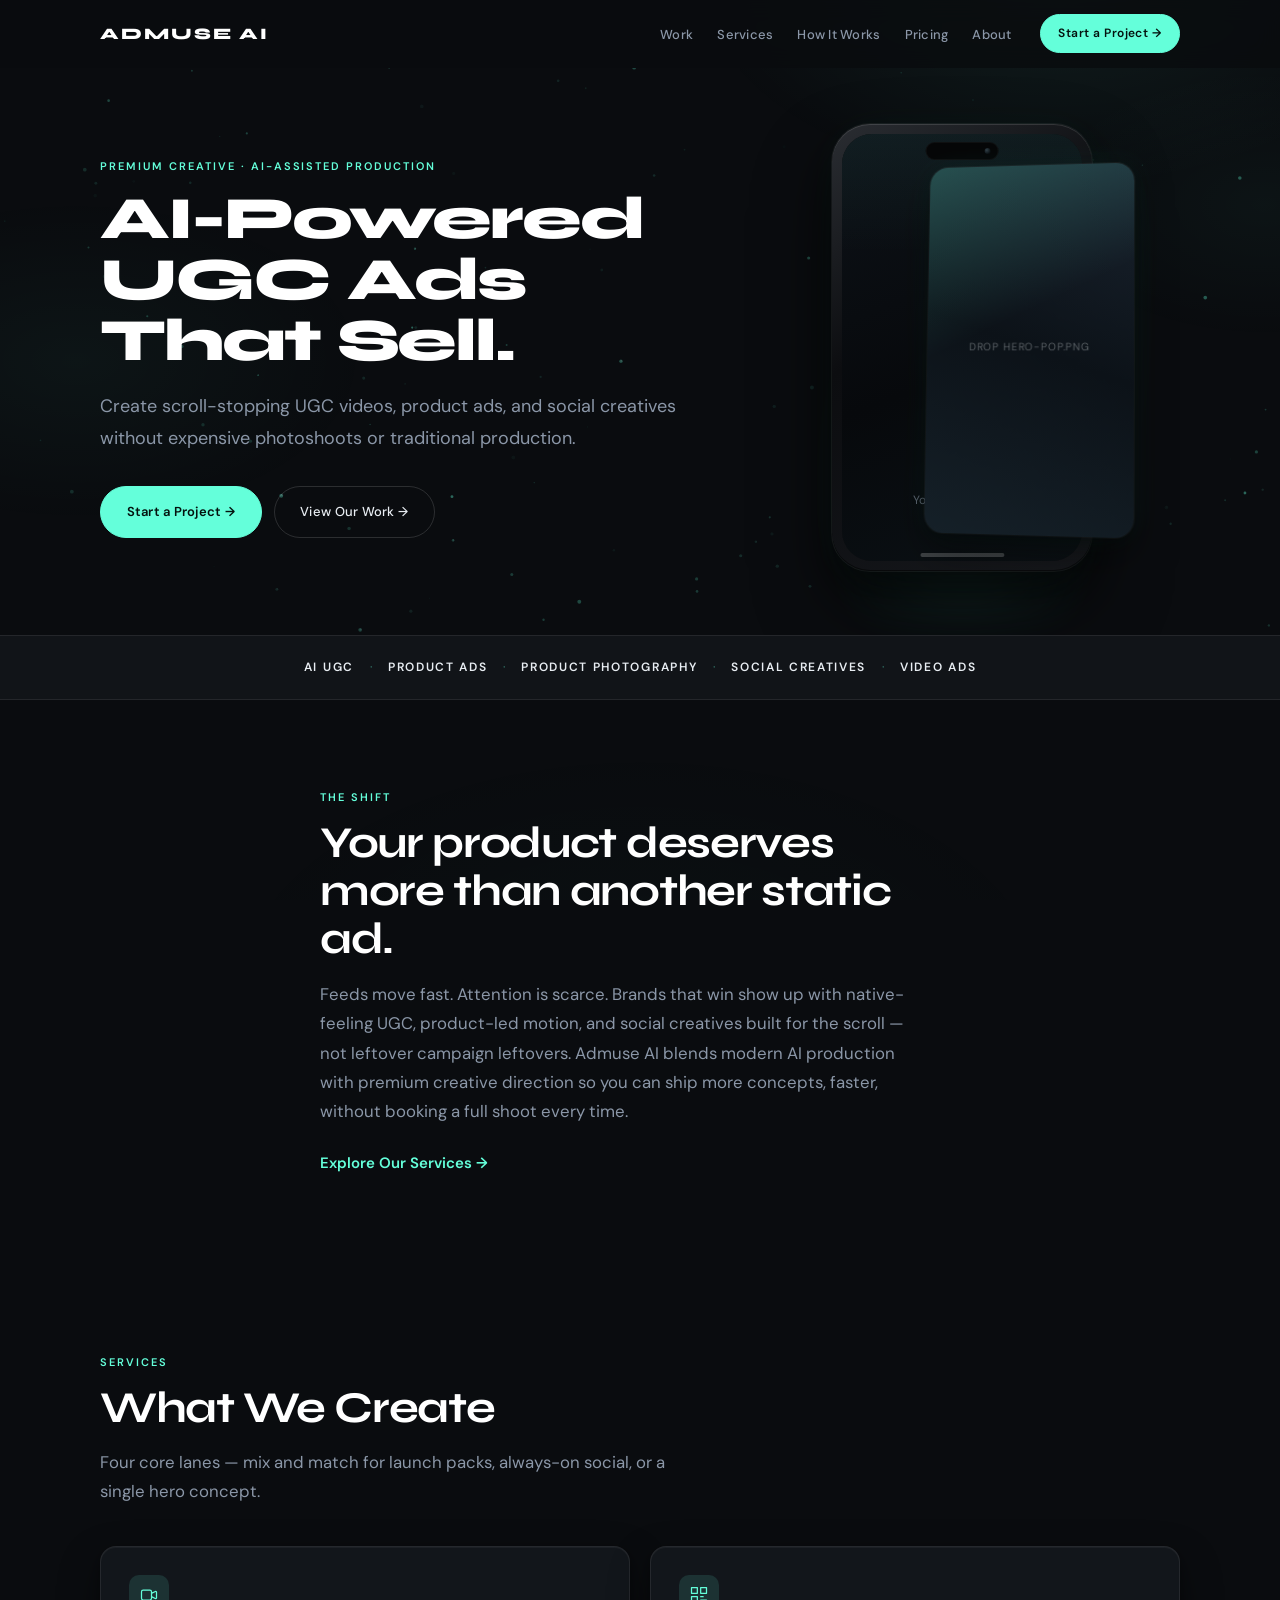
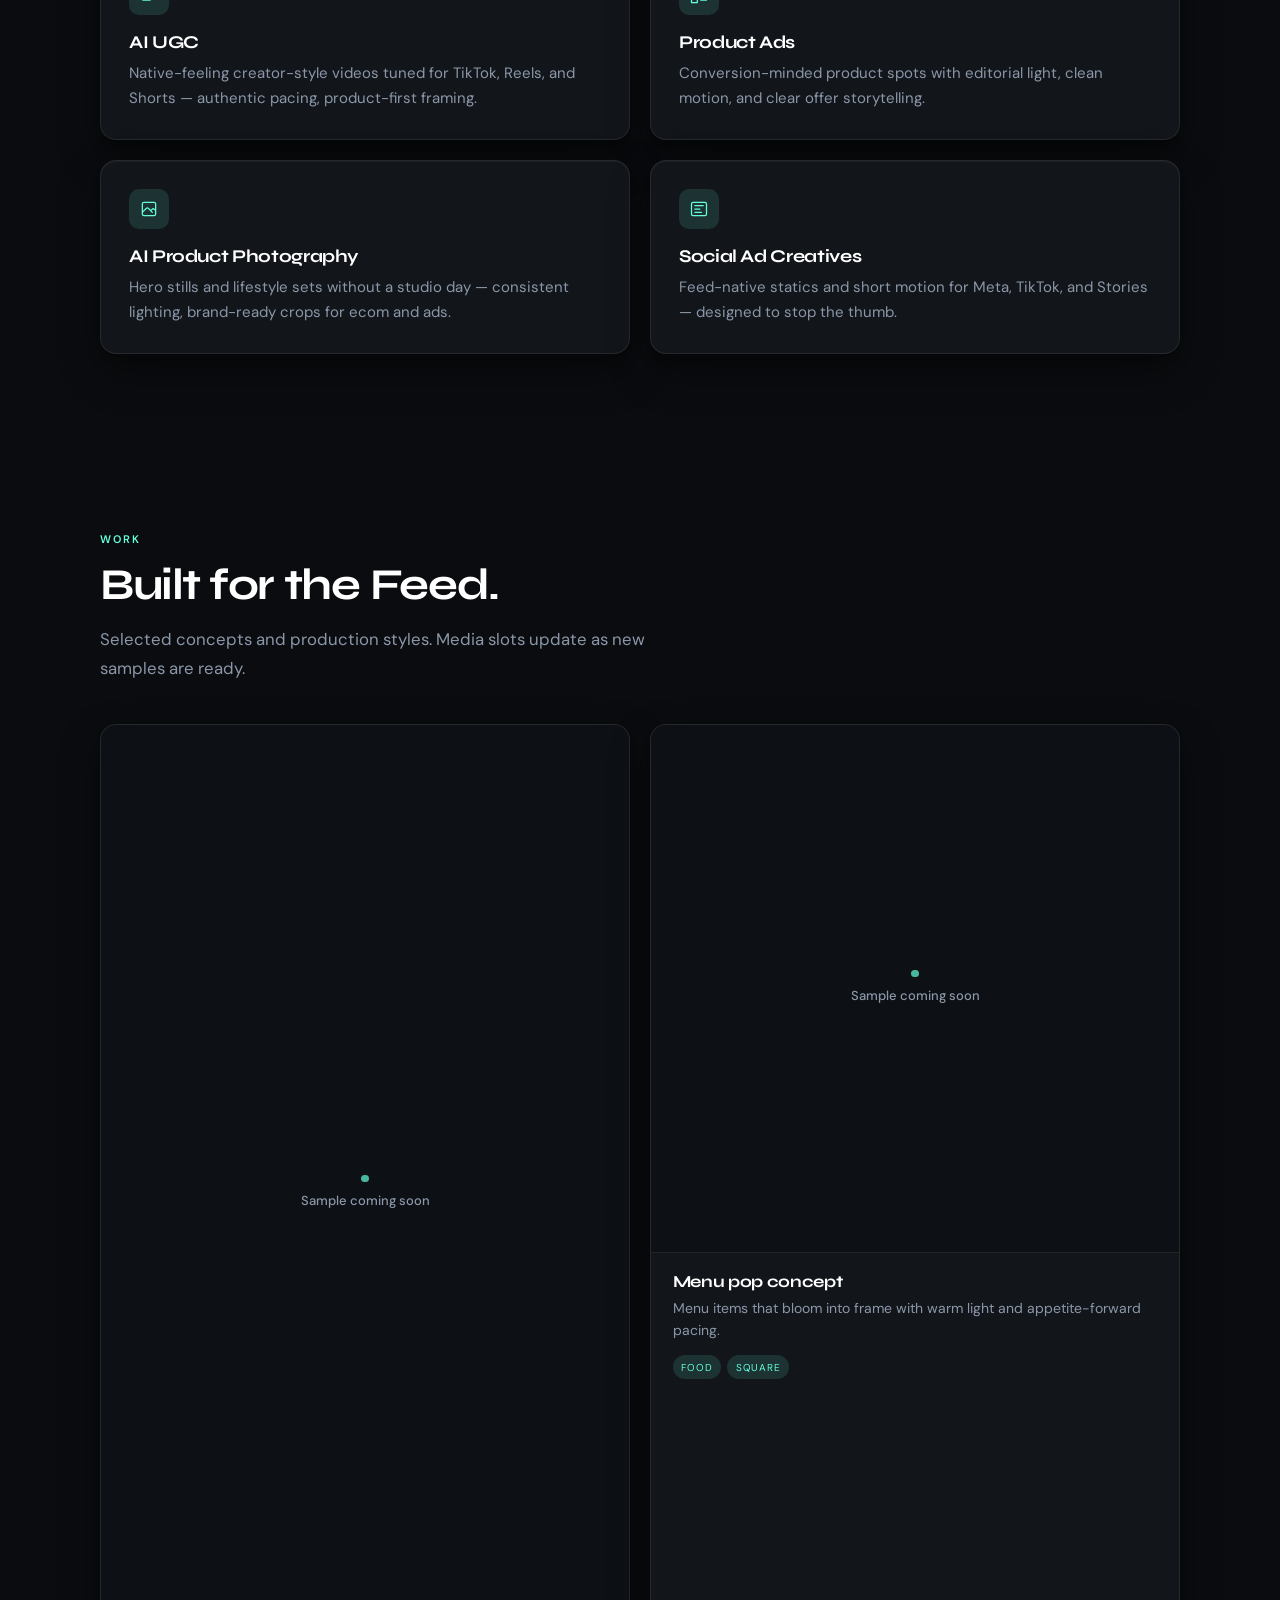
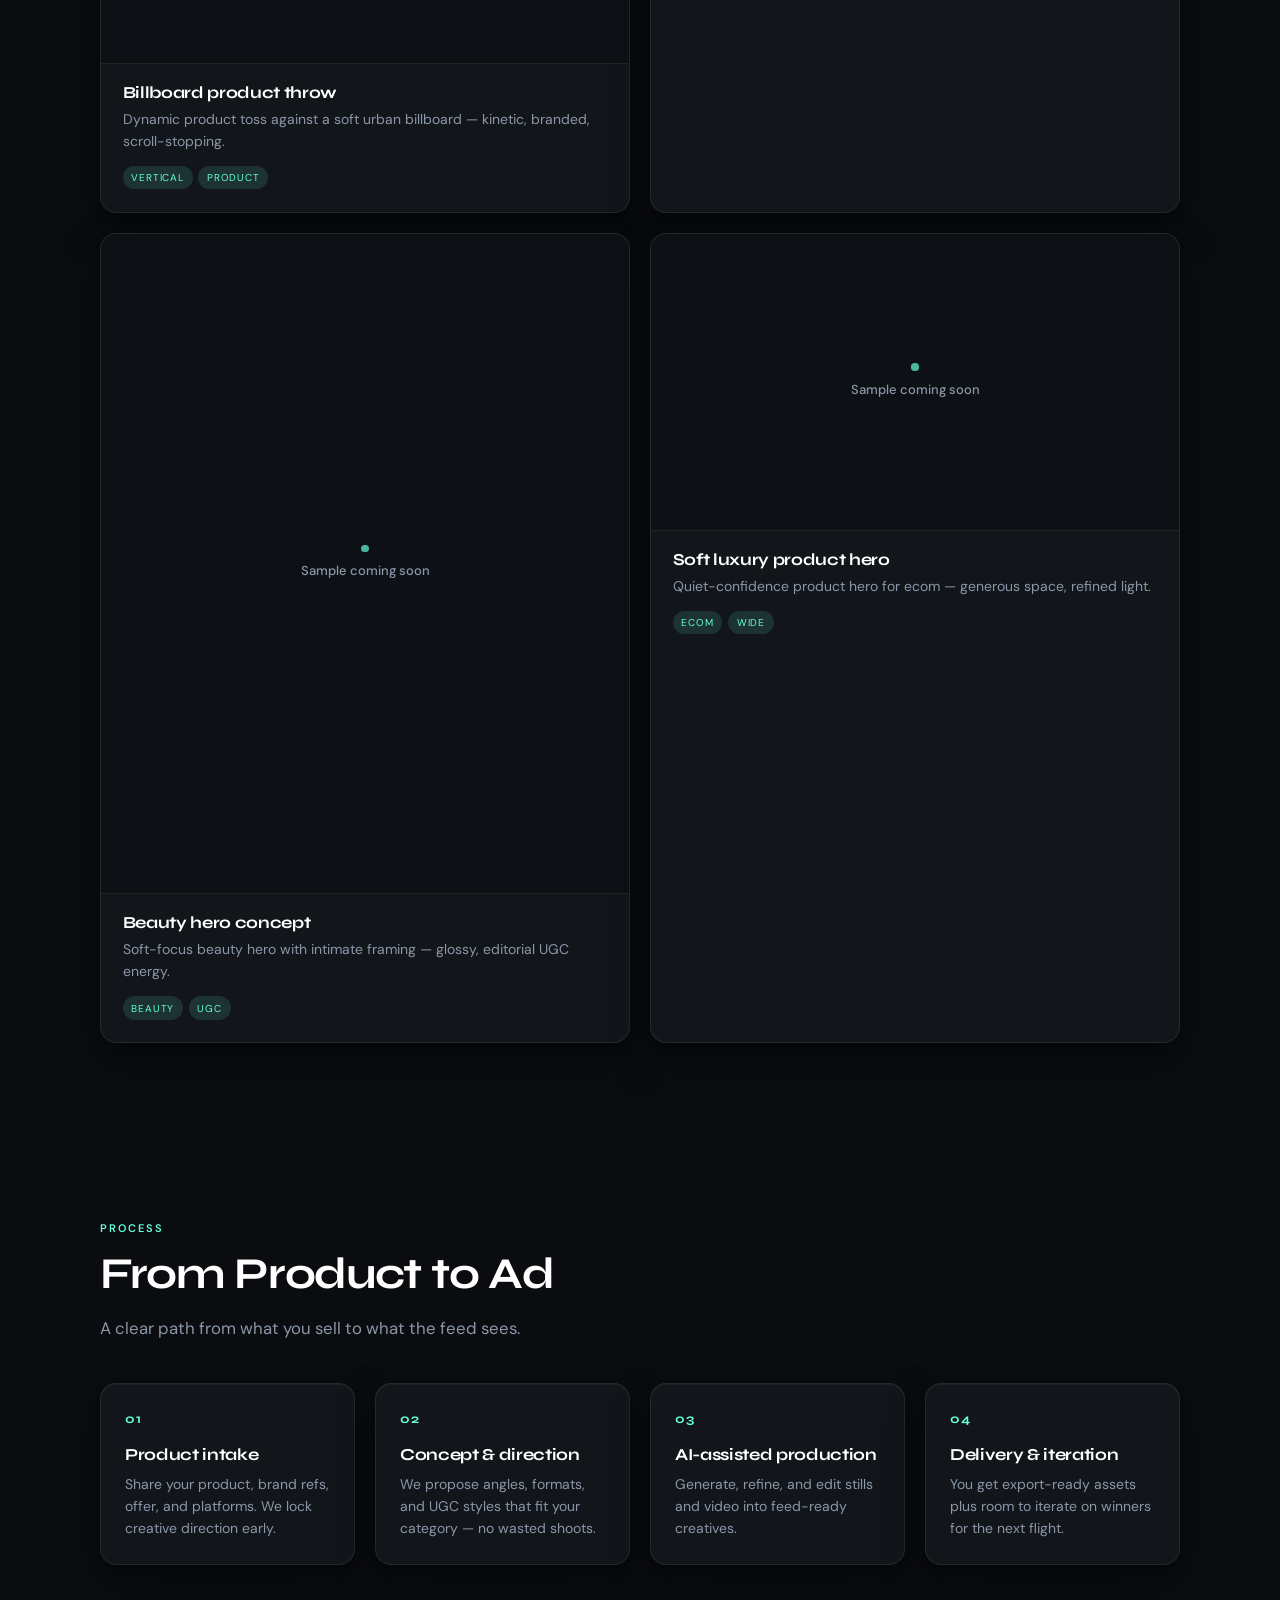
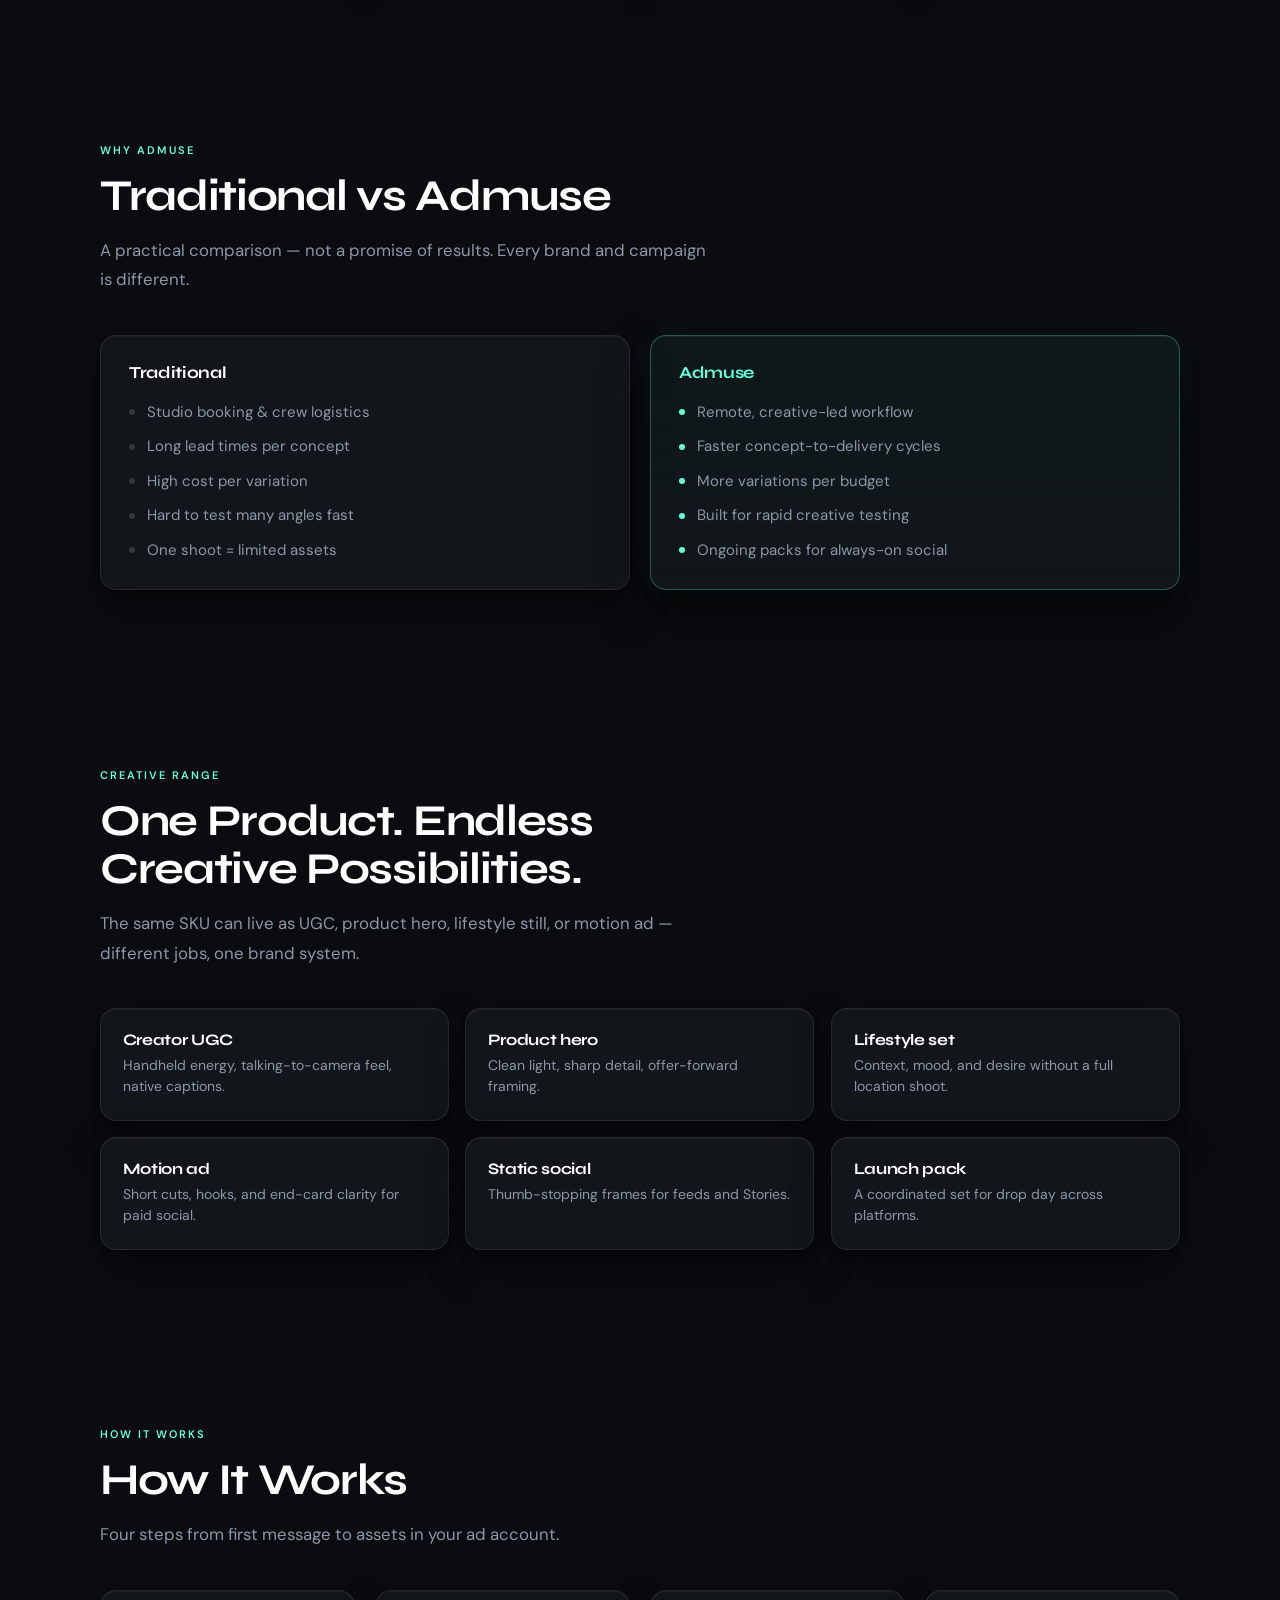
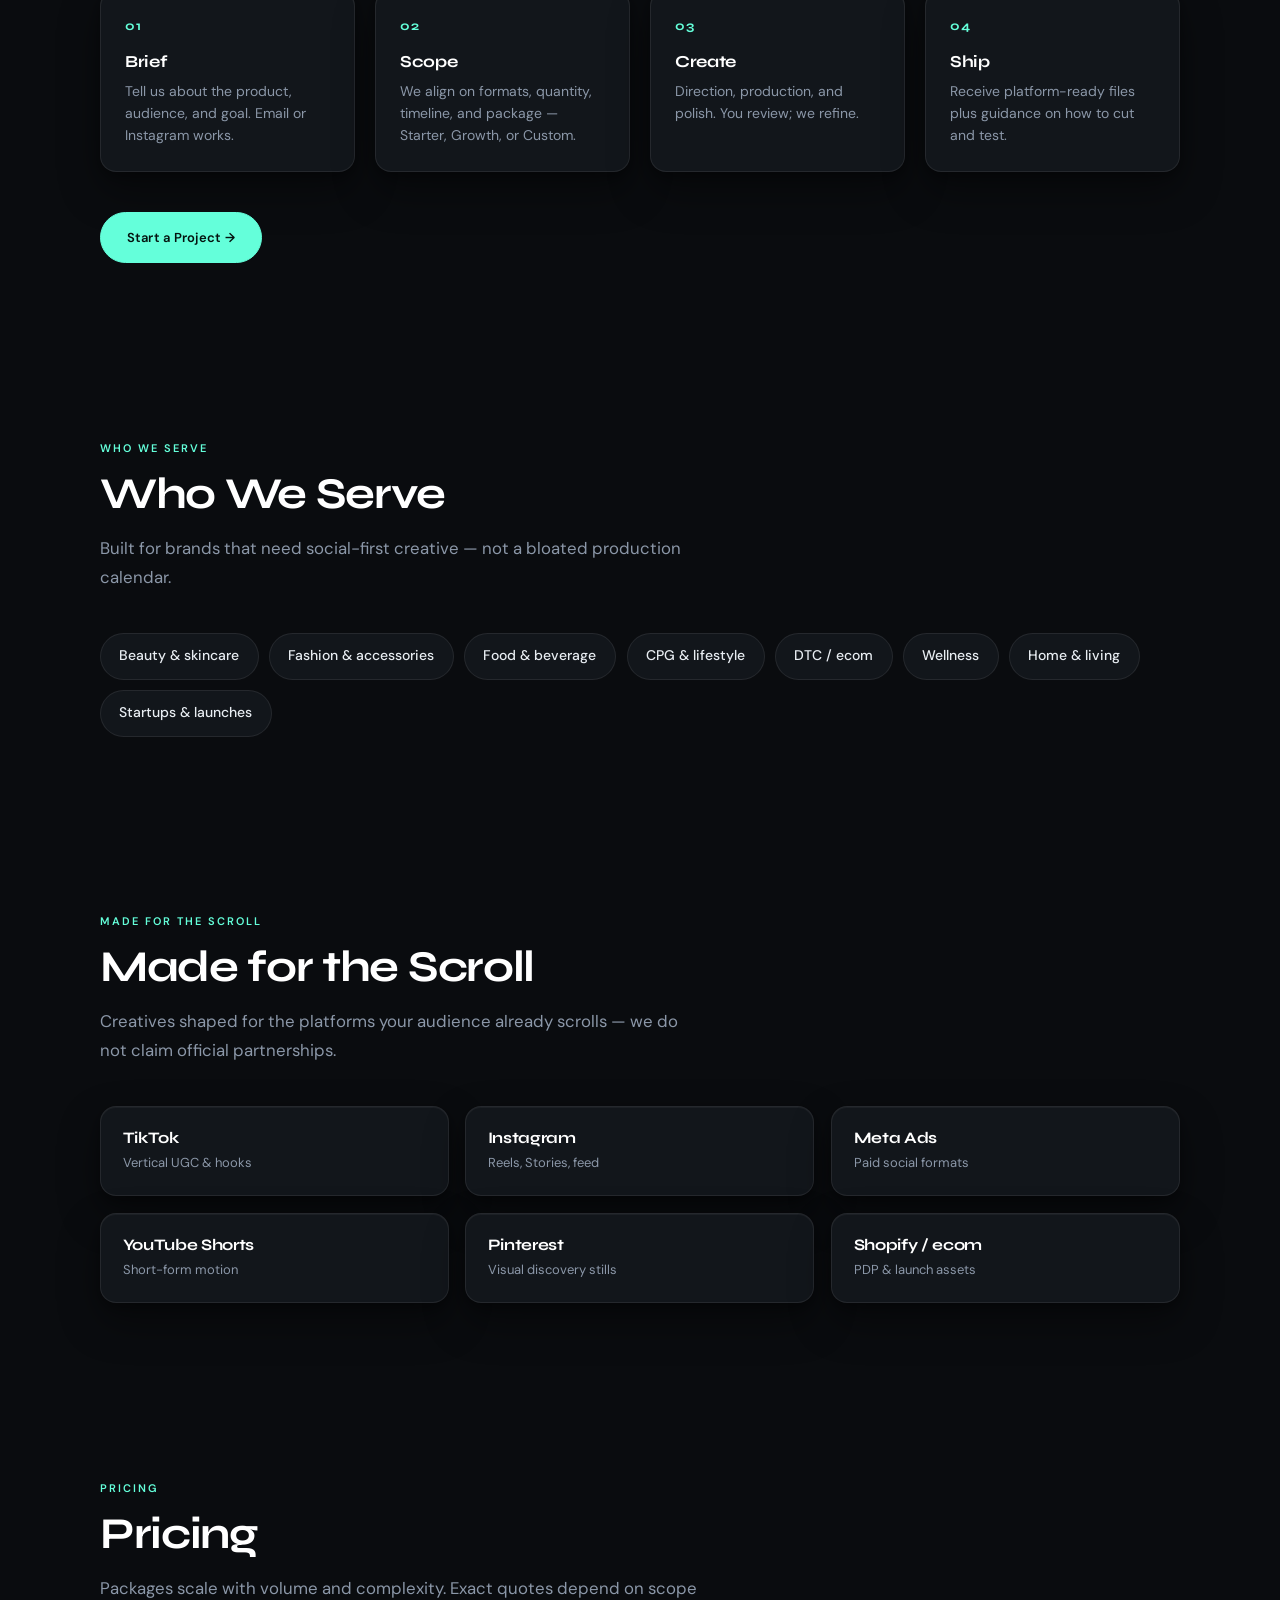
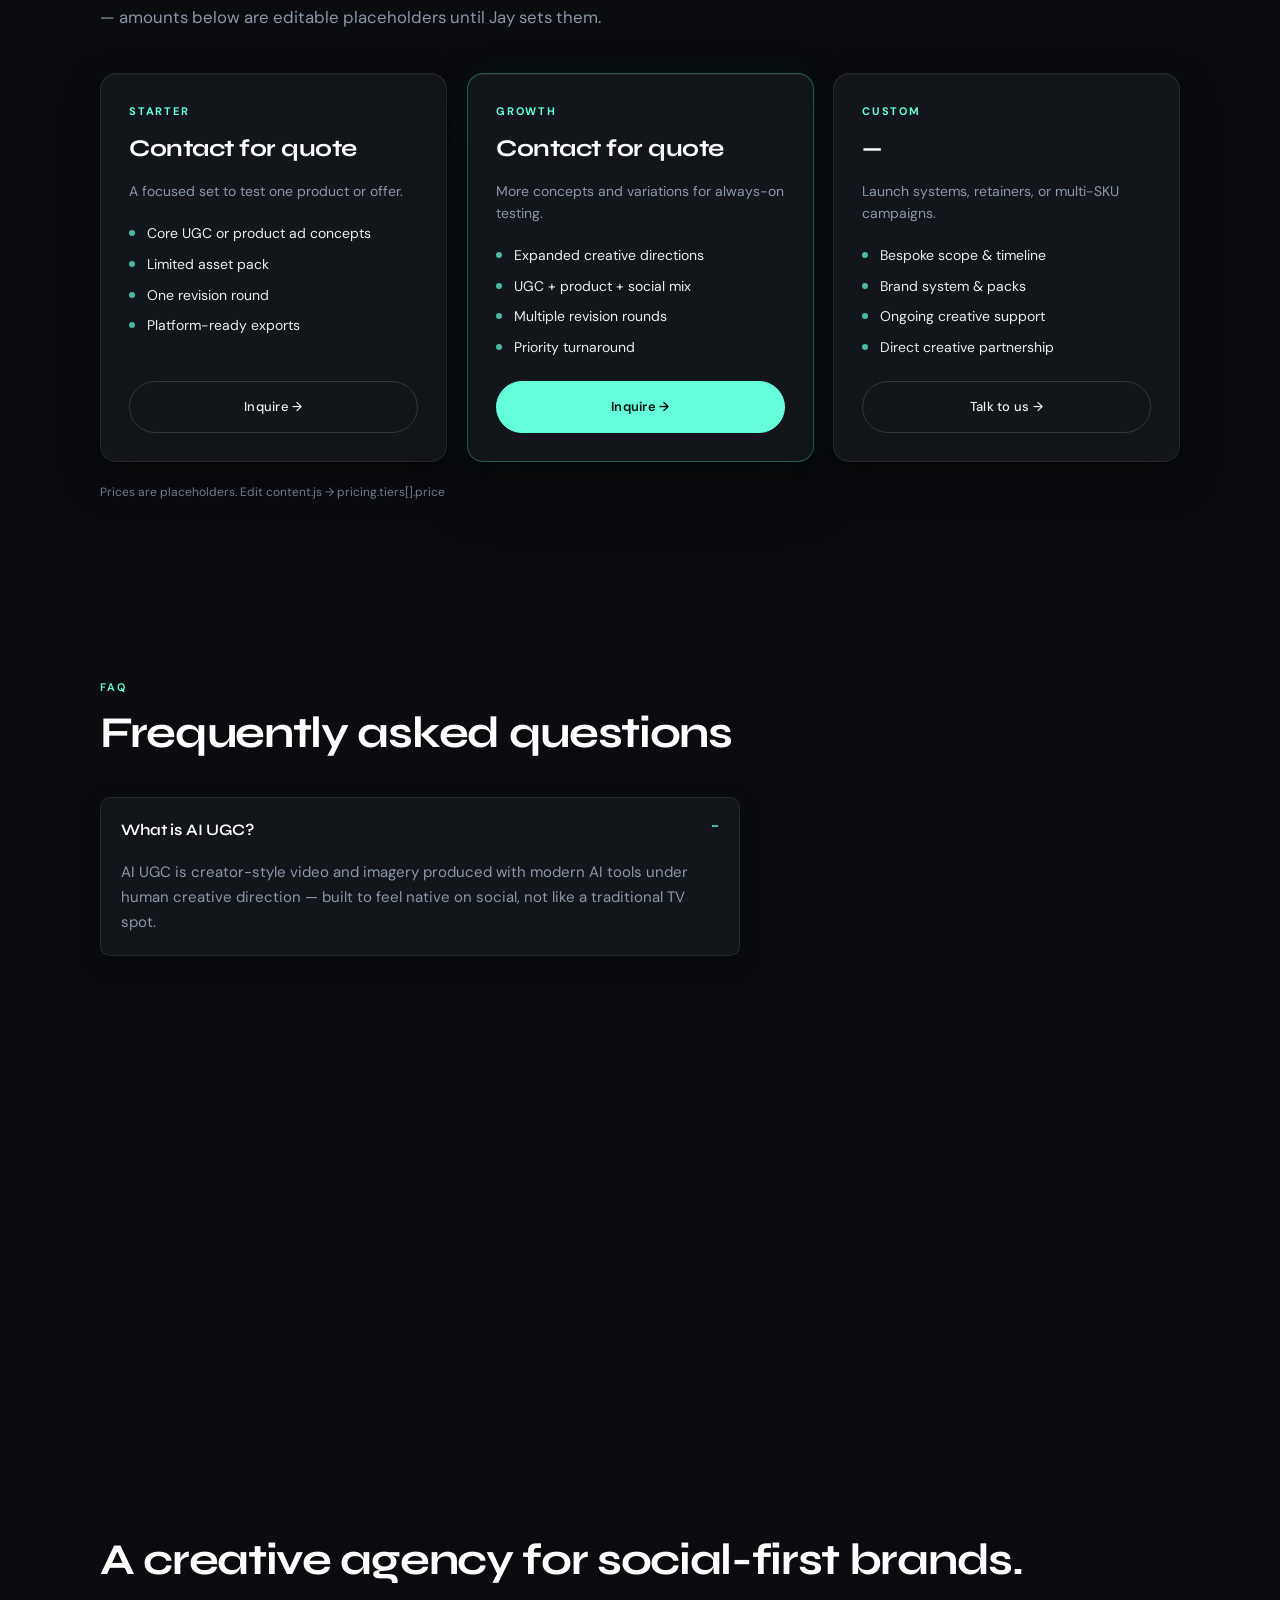
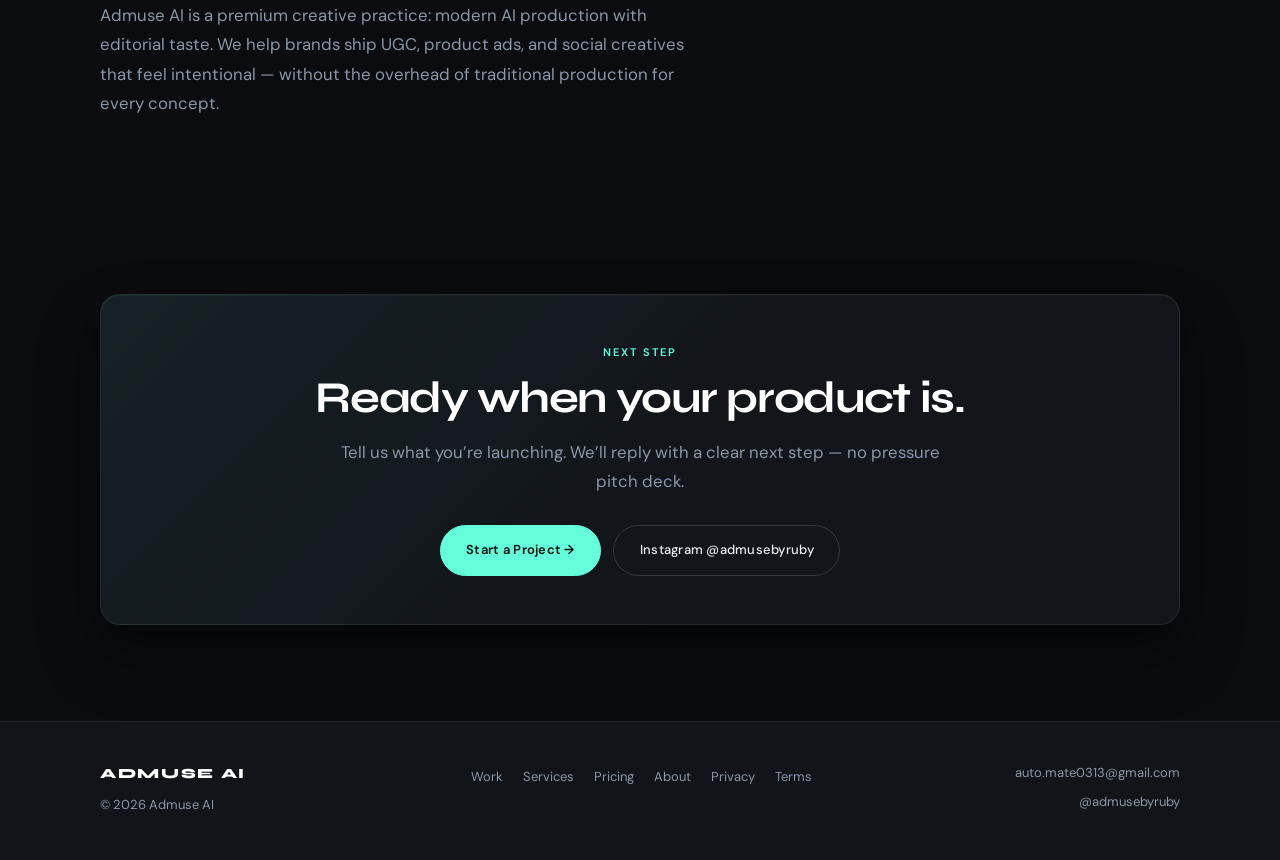
==== index.html @ 49da0a4e "Add files via upload" ====
<!DOCTYPE html>
<html lang="en">
  <head>
    <meta charset="UTF-8" />
    <meta name="viewport" content="width=device-width, initial-scale=1" />
    <meta name="theme-color" content="#0a0c0f" />
    <meta name="color-scheme" content="dark" />
    <title>Admuse AI — AI UGC & Product Ads for Modern Brands</title>
    <meta
      name="description"
      content="Create scroll-stopping UGC videos, product ads, and social creatives with Admuse AI — premium AI-powered production without expensive photoshoots."
    />
    <meta property="og:title" content="Admuse AI — AI UGC & Product Ads for Modern Brands" />
    <meta
      property="og:description"
      content="Create scroll-stopping UGC videos, product ads, and social creatives without expensive photoshoots."
    />
    <meta property="og:type" content="website" />
    <link rel="preconnect" href="https://fonts.googleapis.com" />
    <link rel="preconnect" href="https://fonts.gstatic.com" crossorigin />
    <link
      href="https://fonts.googleapis.com/css2?family=Syne:wght@500;600;700;800&family=DM+Sans:ital,wght@0,300;0,400;0,500;0,600;1,400&display=swap"
      rel="stylesheet"
    />
    <link rel="stylesheet" href="styles.css" />
  </head>
  <body>
    <a class="skip-link" href="#main">Skip to content</a>
    <div class="bg-glow" aria-hidden="true">
      <div class="bg-glow-layer bg-glow-a" data-parallax="0.12"></div>
      <div class="bg-glow-layer bg-glow-b" data-parallax="0.06"></div>
    </div>

    <header class="site-header" id="top">
      <div class="shell header-inner">
        <a class="logo" href="#home" aria-label="Admuse AI home">
          <span class="logo-text" data-bind="brand">ADMUSE AI</span>
        </a>
        <button
          class="nav-toggle"
          type="button"
          aria-expanded="false"
          aria-controls="site-nav"
          aria-label="Open menu"
        >
          <span class="nav-toggle-bar" aria-hidden="true"></span>
          <span class="nav-toggle-bar" aria-hidden="true"></span>
          <span class="nav-toggle-bar" aria-hidden="true"></span>
        </button>
        <nav class="site-nav" id="site-nav" aria-label="Primary">
          <ul class="nav-list" data-bind="nav"></ul>
          <div class="nav-cta" data-bind="navCta"></div>
        </nav>
      </div>
    </header>

    <main id="main">
      <!-- 1. Hero -->
      <section class="hero section" id="home" aria-labelledby="hero-title">
        <canvas class="hero-particles" aria-hidden="true"></canvas>
        <div class="shell hero-inner">
          <div class="hero-copy">
            <p class="eyebrow" data-bind="hero.eyebrow"></p>
            <h1 id="hero-title" class="hero-title" data-bind="hero.headline"></h1>
            <p class="lede" data-bind="hero.subhead"></p>
            <div class="hero-actions" data-bind="hero.actions"></div>
          </div>
          <div class="hero-visual" aria-hidden="true">
            <div class="hero-phone">
              <div class="hero-phone-glow"></div>
              <div class="hero-phone-device">
                <div class="hero-phone-bezel">
                  <div class="hero-phone-island"></div>
                  <div class="hero-phone-screen">
                    <div class="hero-phone-screen-inner">
                      <span class="hero-phone-label" data-bind="hero.frameLabel"></span>
                      <p class="hero-phone-hint" data-bind="hero.frameHint"></p>
                    </div>
                  </div>
                  <div class="hero-phone-home"></div>
                </div>
              </div>
              <!-- Pop-out still: overlaps bezel; swap via content.js → hero.popImage -->
              <div class="hero-pop">
                <div class="hero-pop-placeholder" aria-hidden="true"></div>
                <img
                  class="hero-pop-img"
                  data-bind="hero.popImage"
                  alt=""
                  width="360"
                  height="640"
                  decoding="async"
                />
              </div>
            </div>
          </div>
        </div>
      </section>

      <!-- 2. Value strip -->
      <section class="value-strip" aria-label="Capabilities">
        <div class="shell value-strip-inner" data-bind="valueStrip"></div>
      </section>

      <!-- 3. Intro -->
      <section class="intro section" id="intro" aria-labelledby="intro-title">
        <div class="shell section-inner intro-inner">
          <p class="eyebrow" data-bind="intro.eyebrow"></p>
          <h2 id="intro-title" data-bind="intro.title"></h2>
          <p class="section-intro" data-bind="intro.body"></p>
          <div data-bind="intro.cta"></div>
        </div>
      </section>

      <!-- 4. Services -->
      <section class="services section" id="services" aria-labelledby="services-title">
        <div class="shell section-inner section-inner-wide">
          <header class="section-header">
            <p class="eyebrow" data-bind="services.eyebrow"></p>
            <h2 id="services-title" data-bind="services.title"></h2>
            <p class="section-intro" data-bind="services.intro"></p>
          </header>
          <div class="service-grid" data-bind="services.items" role="list"></div>
        </div>
      </section>

      <!-- 5. Work -->
      <section class="work section" id="work" aria-labelledby="work-title">
        <div class="shell section-inner section-inner-wide">
          <header class="section-header">
            <p class="eyebrow" data-bind="work.eyebrow"></p>
            <h2 id="work-title" data-bind="work.title"></h2>
            <p class="section-intro" data-bind="work.intro"></p>
          </header>
          <div class="project-grid" data-bind="projects" role="list"></div>
        </div>
      </section>

      <!-- 6. Product → Ad process -->
      <section class="process section" id="process" aria-labelledby="process-title">
        <div class="shell section-inner section-inner-wide">
          <header class="section-header">
            <p class="eyebrow" data-bind="process.eyebrow"></p>
            <h2 id="process-title" data-bind="process.title"></h2>
            <p class="section-intro" data-bind="process.intro"></p>
          </header>
          <ol class="process-grid" data-bind="process.steps"></ol>
        </div>
      </section>

      <!-- 7. Why Admuse comparison -->
      <section class="comparison section" id="why" aria-labelledby="comparison-title">
        <div class="shell section-inner section-inner-wide">
          <header class="section-header">
            <p class="eyebrow" data-bind="comparison.eyebrow"></p>
            <h2 id="comparison-title" data-bind="comparison.title"></h2>
            <p class="section-intro" data-bind="comparison.intro"></p>
          </header>
          <div class="compare-grid" data-bind="comparison.columns"></div>
        </div>
      </section>

      <!-- 8. Creative directions -->
      <section class="directions section" id="directions" aria-labelledby="directions-title">
        <div class="shell section-inner section-inner-wide">
          <header class="section-header">
            <p class="eyebrow" data-bind="directions.eyebrow"></p>
            <h2 id="directions-title" data-bind="directions.title"></h2>
            <p class="section-intro" data-bind="directions.intro"></p>
          </header>
          <div class="directions-grid" data-bind="directions.items" role="list"></div>
        </div>
      </section>

      <!-- 9. How It Works -->
      <section class="how section" id="how-it-works" aria-labelledby="how-title">
        <div class="shell section-inner section-inner-wide">
          <header class="section-header">
            <p class="eyebrow" data-bind="howItWorks.eyebrow"></p>
            <h2 id="how-title" data-bind="howItWorks.title"></h2>
            <p class="section-intro" data-bind="howItWorks.intro"></p>
          </header>
          <ol class="how-grid" data-bind="howItWorks.steps"></ol>
          <div class="section-cta" data-bind="howItWorks.cta"></div>
        </div>
      </section>

      <!-- 10. Who We Serve -->
      <section class="audience section" id="audience" aria-labelledby="audience-title">
        <div class="shell section-inner">
          <header class="section-header">
            <p class="eyebrow" data-bind="whoWeServe.eyebrow"></p>
            <h2 id="audience-title" data-bind="whoWeServe.title"></h2>
            <p class="section-intro" data-bind="whoWeServe.intro"></p>
          </header>
          <ul class="audience-tags" data-bind="whoWeServe.tags" role="list"></ul>
        </div>
      </section>

      <!-- 11. Platforms -->
      <section class="platforms section" id="platforms" aria-labelledby="platforms-title">
        <div class="shell section-inner section-inner-wide">
          <header class="section-header">
            <p class="eyebrow" data-bind="platforms.eyebrow"></p>
            <h2 id="platforms-title" data-bind="platforms.title"></h2>
            <p class="section-intro" data-bind="platforms.intro"></p>
          </header>
          <div class="platform-grid" data-bind="platforms.items" role="list"></div>
        </div>
      </section>

      <!-- 12. Pricing -->
      <section class="pricing section" id="pricing" aria-labelledby="pricing-title">
        <div class="shell section-inner section-inner-wide">
          <header class="section-header">
            <p class="eyebrow" data-bind="pricing.eyebrow"></p>
            <h2 id="pricing-title" data-bind="pricing.title"></h2>
            <p class="section-intro" data-bind="pricing.intro"></p>
          </header>
          <div class="pricing-grid" data-bind="pricing.tiers" role="list"></div>
          <p class="pricing-note" data-bind="pricing.note"></p>
        </div>
      </section>

      <!-- 13. FAQ -->
      <section class="faq section" id="faq" aria-labelledby="faq-title">
        <div class="shell section-inner">
          <header class="section-header">
            <p class="eyebrow" data-bind="faq.eyebrow"></p>
            <h2 id="faq-title" data-bind="faq.title"></h2>
          </header>
          <div class="faq-list" data-bind="faq.items"></div>
        </div>
      </section>

      <!-- About (nav target) -->
      <section class="about section" id="about" aria-labelledby="about-title">
        <div class="shell section-inner">
          <p class="eyebrow" data-bind="about.eyebrow"></p>
          <h2 id="about-title" data-bind="about.title"></h2>
          <p class="section-intro about-body" data-bind="about.body"></p>
        </div>
      </section>

      <!-- 14. Final CTA -->
      <section class="final-cta section" id="contact" aria-labelledby="final-cta-title">
        <div class="shell section-inner final-cta-inner">
          <p class="eyebrow" data-bind="finalCta.eyebrow"></p>
          <h2 id="final-cta-title" data-bind="finalCta.title"></h2>
          <p class="section-intro" data-bind="finalCta.body"></p>
          <div class="hero-actions" data-bind="finalCta.actions"></div>
        </div>
      </section>
    </main>

    <footer class="site-footer">
      <div class="shell footer-inner">
        <div class="footer-brand">
          <p class="footer-logo" data-bind="brand">ADMUSE AI</p>
          <p class="footer-note" data-bind="footer.note"></p>
        </div>
        <nav class="footer-nav" aria-label="Footer">
          <ul class="footer-links" data-bind="footer.links"></ul>
        </nav>
        <div class="footer-contact" data-bind="footer.contact"></div>
      </div>
    </footer>

    <script src="content.js"></script>
    <script src="main.js"></script>
  </body>
</html>
---- styles.css ----
/* Admuse AI — editorial dark / mint accent */

:root {
  --bg: #0a0c0f;
  --bg-elevated: #111418;
  --bg-card: #12161b;
  --text: #e8edf2;
  --muted: #8b97a8;
  --accent: #64ffda;
  --accent-dim: rgba(100, 255, 218, 0.12);
  --accent-ring: rgba(100, 255, 218, 0.28);
  --border: rgba(255, 255, 255, 0.08);
  --border-strong: rgba(255, 255, 255, 0.14);
  --font-display: "Syne", system-ui, sans-serif;
  --font-body: "DM Sans", system-ui, -apple-system, sans-serif;
  --shell: min(1080px, calc(100% - 2.75rem));
  --shell-narrow: min(720px, calc(100% - 2.75rem));
  --header-h: 4.25rem;
  --radius: 16px;
  --radius-sm: 10px;
  --shadow-card:
    0 1px 0 rgba(255, 255, 255, 0.045) inset,
    0 4px 12px rgba(0, 0, 0, 0.28),
    0 18px 40px rgba(0, 0, 0, 0.38);
  --shadow-card-hover:
    0 1px 0 rgba(255, 255, 255, 0.06) inset,
    0 10px 28px rgba(0, 0, 0, 0.4),
    0 28px 56px rgba(0, 0, 0, 0.42),
    0 0 36px rgba(100, 255, 218, 0.07);
  --shadow-elevated:
    0 1px 0 rgba(255, 255, 255, 0.04) inset,
    0 12px 36px rgba(0, 0, 0, 0.35),
    0 32px 64px rgba(0, 0, 0, 0.28);
  color-scheme: dark;
}

*,
*::before,
*::after {
  box-sizing: border-box;
}

html {
  scroll-behavior: smooth;
}

@media (prefers-reduced-motion: reduce) {
  html {
    scroll-behavior: auto;
  }
  *,
  *::before,
  *::after {
    animation-duration: 0.01ms !important;
    animation-iteration-count: 1 !important;
    transition-duration: 0.01ms !important;
  }
}

body {
  margin: 0;
  min-height: 100vh;
  font-family: var(--font-body);
  font-weight: 400;
  font-size: 1rem;
  line-height: 1.7;
  color: var(--text);
  background: var(--bg);
  overflow-x: hidden;
  -webkit-font-smoothing: antialiased;
}

body.nav-open {
  overflow: hidden;
}

.bg-glow {
  position: fixed;
  inset: 0;
  z-index: 0;
  pointer-events: none;
  overflow: hidden;
}

.bg-glow-layer {
  position: absolute;
  inset: -12% -8%;
  will-change: transform;
}

.bg-glow-a {
  background:
    radial-gradient(ellipse 42% 32% at 78% 8%, rgba(100, 255, 218, 0.075), transparent 58%),
    radial-gradient(ellipse 28% 22% at 92% 28%, rgba(100, 255, 218, 0.035), transparent 55%);
}

.bg-glow-b {
  background:
    radial-gradient(ellipse 38% 28% at 12% 42%, rgba(100, 255, 218, 0.04), transparent 52%),
    radial-gradient(ellipse 50% 40% at 50% 100%, rgba(100, 255, 218, 0.025), transparent 60%);
}

img,
svg,
video {
  display: block;
  max-width: 100%;
}

a {
  color: inherit;
  text-decoration-thickness: 1px;
  text-underline-offset: 0.2em;
}

a:hover {
  color: var(--accent);
}

:focus-visible {
  outline: 2px solid var(--accent);
  outline-offset: 3px;
}

.skip-link {
  position: absolute;
  left: 1rem;
  top: -100px;
  z-index: 1000;
  padding: 0.65rem 1rem;
  background: var(--accent);
  color: var(--bg);
  border-radius: 999px;
  text-decoration: none;
  font-size: 0.85rem;
  font-weight: 700;
}

.skip-link:focus {
  top: 1rem;
}

.shell {
  width: var(--shell);
  margin-inline: auto;
}

.section-inner-wide {
  width: var(--shell);
}

.section-inner {
  width: var(--shell);
  margin-inline: auto;
}

/* ── Header ── */
.site-header {
  position: sticky;
  top: 0;
  z-index: 100;
  height: var(--header-h);
  background: rgba(10, 12, 15, 0.85);
  backdrop-filter: blur(12px);
  -webkit-backdrop-filter: blur(12px);
  border-bottom: 1px solid transparent;
  transition: border-color 0.2s ease, background 0.2s ease;
}

.site-header.is-scrolled {
  border-bottom-color: var(--border);
  background: rgba(10, 12, 15, 0.92);
}

.header-inner {
  display: flex;
  align-items: center;
  justify-content: space-between;
  height: 100%;
  gap: 1.25rem;
}

.logo {
  display: inline-flex;
  align-items: center;
  text-decoration: none;
  color: #fff;
  font-family: var(--font-display);
  font-weight: 800;
  font-size: 1rem;
  letter-spacing: 0.12em;
  flex-shrink: 0;
}

.logo:hover {
  color: #fff;
}

.logo-text {
  white-space: nowrap;
}

.nav-toggle {
  display: none;
  width: 2.5rem;
  height: 2.5rem;
  padding: 0;
  border: 1px solid var(--border);
  border-radius: 8px;
  background: transparent;
  cursor: pointer;
  align-items: center;
  justify-content: center;
  flex-direction: column;
  gap: 5px;
  z-index: 2;
}

.nav-toggle-bar {
  display: block;
  width: 16px;
  height: 1.5px;
  background: var(--text);
  transition: transform 0.2s ease, opacity 0.2s ease;
}

.nav-toggle[aria-expanded="true"] .nav-toggle-bar:nth-child(1) {
  transform: translateY(6.5px) rotate(45deg);
}

.nav-toggle[aria-expanded="true"] .nav-toggle-bar:nth-child(2) {
  opacity: 0;
}

.nav-toggle[aria-expanded="true"] .nav-toggle-bar:nth-child(3) {
  transform: translateY(-6.5px) rotate(-45deg);
}

.site-nav {
  display: flex;
  align-items: center;
  gap: 1.75rem;
}

.nav-list {
  display: flex;
  align-items: center;
  gap: 1.5rem;
  list-style: none;
  margin: 0;
  padding: 0;
}

.nav-list a {
  display: inline-block;
  text-decoration: none;
  font-size: 0.8125rem;
  font-weight: 500;
  letter-spacing: 0.02em;
  color: var(--muted);
  transition: color 0.2s ease;
}

.nav-list a:hover,
.nav-list a[aria-current="true"] {
  color: var(--accent);
}

.btn-nav {
  padding: 0.55rem 1.1rem !important;
  font-size: 0.75rem !important;
  letter-spacing: 0.04em !important;
}

/* ── Sections ── */
.section {
  position: relative;
  z-index: 10;
  padding: 5.5rem 0;
}

.section-header {
  margin-bottom: 2.5rem;
  max-width: 40rem;
}

.eyebrow {
  margin: 0 0 0.75rem;
  font-size: 0.6875rem;
  font-weight: 600;
  letter-spacing: 0.18em;
  text-transform: uppercase;
  color: var(--accent);
}

h1,
h2,
h3 {
  margin: 0;
  color: #fff;
  font-family: var(--font-display);
  font-weight: 700;
  letter-spacing: -0.03em;
  line-height: 1.1;
}

h2 {
  font-size: clamp(1.85rem, 4.2vw, 2.75rem);
  margin-bottom: 1rem;
}

h3 {
  font-size: 1.125rem;
  font-weight: 700;
  letter-spacing: -0.02em;
}

.lede,
.section-intro {
  margin: 0;
  color: var(--muted);
  font-weight: 400;
  font-size: 1.05rem;
  line-height: 1.75;
  max-width: 38rem;
}

.text-link {
  display: inline-block;
  margin-top: 1.5rem;
  color: var(--accent);
  font-weight: 600;
  font-size: 0.9375rem;
  text-decoration: none;
}

.text-link:hover {
  text-decoration: underline;
}

.section-cta {
  margin-top: 2.5rem;
}

/* ── Buttons ── */
.btn {
  display: inline-flex;
  align-items: center;
  justify-content: center;
  padding: 0.85rem 1.6rem;
  border-radius: 999px;
  font-family: var(--font-body);
  font-size: 0.8125rem;
  font-weight: 600;
  letter-spacing: 0.02em;
  text-decoration: none;
  border: 1px solid transparent;
  cursor: pointer;
  transition: transform 0.2s ease, box-shadow 0.2s ease, border-color 0.2s ease,
    color 0.2s ease, background 0.2s ease;
}

.btn-primary {
  background: var(--accent);
  color: #04120e;
  border-color: var(--accent);
}

.btn-primary:hover {
  transform: translateY(-1px);
  box-shadow: 0 8px 28px rgba(100, 255, 218, 0.22);
  color: #04120e;
}

.btn-ghost {
  background: transparent;
  color: var(--text);
  border-color: var(--border-strong);
  font-weight: 500;
}

.btn-ghost:hover {
  border-color: var(--accent);
  color: var(--accent);
}

/* ── Hero ── */
.hero {
  position: relative;
  padding-top: 3.5rem;
  padding-bottom: 4rem;
  overflow: hidden;
  isolation: isolate;
}

.hero-particles {
  position: absolute;
  inset: 0;
  width: 100%;
  height: 100%;
  pointer-events: none;
  z-index: 0;
  opacity: 0.85;
}

.hero-inner {
  position: relative;
  z-index: 1;
  display: grid;
  grid-template-columns: 1.15fr 0.85fr;
  gap: 3.5rem;
  align-items: center;
}

.hero-title {
  font-size: clamp(2.4rem, 5.5vw, 3.75rem);
  font-weight: 800;
  line-height: 1.02;
  letter-spacing: -0.035em;
  margin-bottom: 1.25rem;
  max-width: 12ch;
  color: #fff;
}

.lede {
  margin-bottom: 2rem;
  font-size: clamp(1rem, 1.6vw, 1.125rem);
}

.hero-actions {
  display: flex;
  flex-wrap: wrap;
  gap: 0.75rem;
}

/* Hero phone — static black device + pop-out still (no continuous float) */
.hero-visual {
  position: relative;
  display: flex;
  justify-content: center;
  align-items: center;
  min-height: 420px;
  perspective: 1200px;
}

.hero-phone {
  position: relative;
  width: min(260px, 72vw);
  z-index: 1;
  transform: translateZ(0);
  transition: transform 0.45s cubic-bezier(0.22, 1, 0.36, 1);
}

.hero-phone-glow {
  position: absolute;
  inset: 8% -18% -12%;
  background:
    radial-gradient(ellipse at 50% 70%, rgba(100, 255, 218, 0.14), transparent 58%),
    radial-gradient(ellipse at 70% 30%, rgba(100, 255, 218, 0.06), transparent 50%);
  filter: blur(18px);
  pointer-events: none;
  z-index: 0;
}

.hero-phone-device {
  position: relative;
  z-index: 2;
}

.hero-phone-bezel {
  position: relative;
  border-radius: 38px;
  padding: 10px;
  background:
    linear-gradient(145deg, #2a2d32 0%, #0c0d10 40%, #16181c 100%);
  box-shadow:
    0 0 0 1px rgba(255, 255, 255, 0.06),
    inset 0 1px 0 rgba(255, 255, 255, 0.12),
    inset 0 -1px 0 rgba(0, 0, 0, 0.55),
    0 18px 40px rgba(0, 0, 0, 0.55),
    0 40px 80px rgba(0, 0, 0, 0.45),
    0 0 40px rgba(100, 255, 218, 0.05);
}

.hero-phone-island {
  position: absolute;
  top: 18px;
  left: 50%;
  transform: translateX(-50%);
  width: 28%;
  height: 18px;
  border-radius: 20px;
  background: #050607;
  box-shadow: inset 0 0 0 1px rgba(255, 255, 255, 0.04);
  z-index: 4;
}

.hero-phone-island::after {
  content: "";
  position: absolute;
  right: 8px;
  top: 50%;
  transform: translateY(-50%);
  width: 6px;
  height: 6px;
  border-radius: 50%;
  background: radial-gradient(circle at 35% 35%, #3a4a55, #0a1014 70%);
  opacity: 0.85;
}

.hero-phone-screen {
  position: relative;
  border-radius: 30px;
  overflow: hidden;
  aspect-ratio: 9 / 16;
  background: #050607;
  box-shadow: inset 0 0 0 1px rgba(255, 255, 255, 0.04);
}

.hero-phone-screen-inner {
  position: absolute;
  inset: 0;
  display: flex;
  flex-direction: column;
  align-items: center;
  justify-content: flex-end;
  gap: 0.5rem;
  padding: 1.25rem 1rem 2.25rem;
  background:
    linear-gradient(180deg, rgba(100, 255, 218, 0.05) 0%, transparent 28%),
    linear-gradient(160deg, #0d1218 0%, #07090c 55%, #0a1014 100%);
}

.hero-phone-label {
  font-size: 0.625rem;
  letter-spacing: 0.14em;
  text-transform: uppercase;
  color: rgba(232, 237, 242, 0.55);
  font-family: var(--font-body);
}

.hero-phone-hint {
  margin: 0;
  font-size: 0.75rem;
  color: var(--muted);
  text-align: center;
  max-width: 14ch;
  line-height: 1.35;
  opacity: 0.7;
}

.hero-phone-home {
  position: absolute;
  bottom: 14px;
  left: 50%;
  transform: translateX(-50%);
  width: 32%;
  height: 4px;
  border-radius: 4px;
  background: rgba(255, 255, 255, 0.22);
  z-index: 4;
}

/* Pop-out image — emerges from screen, overlaps bezel */
.hero-pop {
  position: absolute;
  z-index: 5;
  width: 78%;
  aspect-ratio: 9 / 16;
  top: 10%;
  left: 38%;
  border-radius: 18px;
  overflow: hidden;
  transform:
    perspective(900px)
    rotateY(-8deg)
    rotateX(4deg)
    translate3d(0, 0, 24px);
  box-shadow:
    0 4px 12px rgba(0, 0, 0, 0.35),
    0 18px 40px rgba(0, 0, 0, 0.45),
    0 0 0 1px rgba(255, 255, 255, 0.06),
    0 0 28px rgba(100, 255, 218, 0.08);
  transition:
    transform 0.45s cubic-bezier(0.22, 1, 0.36, 1),
    box-shadow 0.45s ease;
  pointer-events: none;
}

.hero-pop-placeholder {
  position: absolute;
  inset: 0;
  background:
    linear-gradient(155deg, rgba(100, 255, 218, 0.22) 0%, transparent 42%),
    linear-gradient(200deg, #1a2430 0%, #0c1218 50%, #152028 100%);
}

.hero-pop-placeholder::after {
  content: "Drop hero-pop.png";
  position: absolute;
  inset: 0;
  display: grid;
  place-items: center;
  font-size: 0.65rem;
  letter-spacing: 0.08em;
  text-transform: uppercase;
  color: rgba(232, 237, 242, 0.35);
  font-family: var(--font-body);
  text-align: center;
  padding: 1rem;
}

.hero-pop-img {
  position: relative;
  z-index: 1;
  display: block;
  width: 100%;
  height: 100%;
  object-fit: cover;
  opacity: 0;
  transition: opacity 0.3s ease;
}

.hero-pop-img.is-loaded {
  opacity: 1;
}

.hero-pop:has(.hero-pop-img.is-loaded) .hero-pop-placeholder {
  opacity: 0;
  visibility: hidden;
  transition: opacity 0.3s ease, visibility 0.3s ease;
}

@media (prefers-reduced-motion: no-preference) {
  .hero-phone:hover {
    transform: translate3d(0, -6px, 0);
  }

  .hero-phone:hover .hero-pop {
    transform:
      perspective(900px)
      rotateY(-10deg)
      rotateX(5deg)
      translate3d(4px, -8px, 32px)
      scale(1.02);
    box-shadow:
      0 8px 20px rgba(0, 0, 0, 0.4),
      0 28px 56px rgba(0, 0, 0, 0.5),
      0 0 0 1px rgba(255, 255, 255, 0.08),
      0 0 36px rgba(100, 255, 218, 0.12);
  }
}

/* ── Value strip ── */
.value-strip {
  position: relative;
  z-index: 10;
  border-block: 1px solid var(--border);
  background: var(--bg-elevated);
  padding: 1.1rem 0;
}

.value-strip-inner {
  display: flex;
  flex-wrap: wrap;
  align-items: center;
  justify-content: center;
  gap: 0.65rem 0.35rem;
}

.value-item {
  font-size: 0.75rem;
  font-weight: 600;
  letter-spacing: 0.14em;
  text-transform: uppercase;
  color: var(--text);
  padding: 0.25rem 0.65rem;
}

.value-sep {
  color: var(--accent);
  opacity: 0.5;
  font-size: 0.75rem;
}

/* ── Intro ── */
.intro-inner {
  max-width: 40rem;
}

.intro .section-intro {
  font-size: 1.05rem;
}

/* ── Services ── */
.service-grid {
  display: grid;
  grid-template-columns: repeat(2, 1fr);
  gap: 1.25rem;
  perspective: 1100px;
}

.service-card {
  padding: 1.75rem;
  background: var(--bg-card);
  border: 1px solid var(--border);
  border-radius: var(--radius);
  box-shadow: var(--shadow-card);
  transition: border-color 0.25s ease, box-shadow 0.35s ease, transform 0.35s ease;
  transform-style: preserve-3d;
}

.service-card:hover {
  border-color: var(--accent-ring);
  box-shadow: var(--shadow-card-hover);
}

.service-icon-wrap {
  width: 2.5rem;
  height: 2.5rem;
  display: grid;
  place-items: center;
  margin-bottom: 1.15rem;
  border-radius: 10px;
  background: var(--accent-dim);
  color: var(--accent);
}

.service-icon {
  width: 1.25rem;
  height: 1.25rem;
}

.service-card h3 {
  margin-bottom: 0.5rem;
}

.service-card p {
  margin: 0;
  font-size: 0.9375rem;
  color: var(--muted);
  line-height: 1.65;
}

/* ── Work ── */
.project-grid {
  display: grid;
  grid-template-columns: repeat(2, 1fr);
  gap: 1.25rem;
  perspective: 1100px;
}

.project-card {
  display: flex;
  flex-direction: column;
  margin: 0;
  background: var(--bg-card);
  border: 1px solid var(--border);
  border-radius: var(--radius);
  overflow: hidden;
  box-shadow: var(--shadow-card);
  transition: border-color 0.25s ease, box-shadow 0.35s ease, transform 0.35s ease;
  transform-style: preserve-3d;
}

.project-card:hover {
  border-color: var(--accent-ring);
  box-shadow: var(--shadow-card-hover);
}

.project-media {
  position: relative;
  width: 100%;
  background: #0d1014;
  border-bottom: 1px solid var(--border);
  overflow: hidden;
}

.project-media.has-video {
  background: #000;
}

.project-media-inner {
  display: grid;
  place-items: center;
  align-content: center;
  width: 100%;
  height: 100%;
  min-height: 12rem;
  padding: 1.5rem;
  text-align: center;
  gap: 0.5rem;
}

.project-media-dot {
  width: 0.45rem;
  height: 0.45rem;
  margin: 0 auto;
  border-radius: 50%;
  background: var(--accent);
  opacity: 0.7;
}

.project-media-label {
  margin: 0;
  font-size: 0.8125rem;
  font-weight: 500;
  color: var(--muted);
}

.project-video {
  width: 100%;
  height: 100%;
  object-fit: cover;
  background: #000;
}

.project-body {
  padding: 1.25rem 1.35rem 1.4rem;
}

.project-body h3 {
  font-size: 1.05rem;
  margin-bottom: 0.35rem;
}

.project-body > p {
  margin: 0;
  font-size: 0.875rem;
  color: var(--muted);
  line-height: 1.6;
}

.project-tags {
  display: flex;
  flex-wrap: wrap;
  gap: 0.35rem;
  list-style: none;
  margin: 0.85rem 0 0;
  padding: 0;
}

.project-tags li {
  padding: 0.2rem 0.55rem;
  font-size: 0.625rem;
  letter-spacing: 0.08em;
  text-transform: uppercase;
  color: var(--accent);
  background: var(--accent-dim);
  border-radius: 999px;
}

.project-external {
  display: inline-block;
  margin-top: 0.75rem;
  font-size: 0.8125rem;
  font-weight: 500;
  color: var(--accent);
  text-decoration: none;
}

.project-external:hover {
  text-decoration: underline;
}

/* ── Process / How ── */
.process-grid,
.how-grid {
  display: grid;
  grid-template-columns: repeat(4, 1fr);
  gap: 1.25rem;
  list-style: none;
  margin: 0;
  padding: 0;
  counter-reset: none;
}

.process-step,
.how-step {
  padding: 1.5rem;
  background: var(--bg-card);
  border: 1px solid var(--border);
  border-radius: var(--radius);
  box-shadow: var(--shadow-card);
}

.step-num {
  display: block;
  margin-bottom: 1rem;
  font-family: var(--font-display);
  font-size: 0.8125rem;
  font-weight: 700;
  letter-spacing: 0.08em;
  color: var(--accent);
}

.process-step h3,
.how-step h3 {
  margin-bottom: 0.5rem;
  font-size: 1.05rem;
}

.process-step p,
.how-step p {
  margin: 0;
  font-size: 0.875rem;
  color: var(--muted);
  line-height: 1.6;
}

/* ── Comparison ── */
.compare-grid {
  display: grid;
  grid-template-columns: 1fr 1fr;
  gap: 1.25rem;
}

.compare-card {
  padding: 1.75rem;
  background: var(--bg-card);
  border: 1px solid var(--border);
  border-radius: var(--radius);
  box-shadow: var(--shadow-card);
}

.compare-card.is-highlight {
  border-color: var(--accent-ring);
  background: linear-gradient(180deg, rgba(100, 255, 218, 0.05), var(--bg-card));
  box-shadow: var(--shadow-card-hover);
}

.compare-card h3 {
  margin-bottom: 1.15rem;
  font-size: 1.05rem;
}

.compare-card.is-highlight h3 {
  color: var(--accent);
}

.compare-card ul {
  list-style: none;
  margin: 0;
  padding: 0;
  display: flex;
  flex-direction: column;
  gap: 0.75rem;
}

.compare-card li {
  position: relative;
  padding-left: 1.15rem;
  font-size: 0.9375rem;
  color: var(--muted);
  line-height: 1.5;
}

.compare-card li::before {
  content: "";
  position: absolute;
  left: 0;
  top: 0.55em;
  width: 6px;
  height: 6px;
  border-radius: 50%;
  background: var(--border-strong);
}

.compare-card.is-highlight li::before {
  background: var(--accent);
}

/* ── Directions ── */
.directions-grid {
  display: grid;
  grid-template-columns: repeat(3, 1fr);
  gap: 1rem;
}

.direction-card {
  padding: 1.35rem;
  border: 1px solid var(--border);
  border-radius: var(--radius);
  background: var(--bg-card);
  box-shadow: var(--shadow-card);
  transition: border-color 0.2s ease, box-shadow 0.3s ease;
}

.direction-card:hover {
  border-color: var(--accent-ring);
  box-shadow: var(--shadow-card-hover);
}

.direction-card h3 {
  margin-bottom: 0.4rem;
  font-size: 1rem;
}

.direction-card p {
  margin: 0;
  font-size: 0.875rem;
  color: var(--muted);
  line-height: 1.55;
}

/* ── Audience ── */
.audience-tags {
  display: flex;
  flex-wrap: wrap;
  gap: 0.65rem;
  list-style: none;
  margin: 0;
  padding: 0;
}

.audience-tag {
  padding: 0.65rem 1.15rem;
  font-size: 0.875rem;
  font-weight: 500;
  color: var(--text);
  background: var(--bg-card);
  border: 1px solid var(--border);
  border-radius: 999px;
  transition: border-color 0.2s ease, color 0.2s ease;
}

.audience-tag:hover {
  border-color: var(--accent-ring);
  color: var(--accent);
}

/* ── Platforms ── */
.platform-grid {
  display: grid;
  grid-template-columns: repeat(3, 1fr);
  gap: 1rem;
}

.platform-card {
  padding: 1.35rem;
  border: 1px solid var(--border);
  border-radius: var(--radius);
  background: var(--bg-card);
  box-shadow: var(--shadow-card);
}

.platform-card h3 {
  margin-bottom: 0.35rem;
  font-size: 1rem;
}

.platform-card p {
  margin: 0;
  font-size: 0.8125rem;
  color: var(--muted);
}

/* ── Pricing ── */
.pricing-grid {
  display: grid;
  grid-template-columns: repeat(3, 1fr);
  gap: 1.25rem;
  align-items: stretch;
}

.pricing-card {
  display: flex;
  flex-direction: column;
  padding: 1.75rem;
  background: var(--bg-card);
  border: 1px solid var(--border);
  border-radius: var(--radius);
  box-shadow: var(--shadow-card);
}

.pricing-card.is-featured {
  border-color: var(--accent-ring);
  box-shadow: var(--shadow-card-hover);
}

.pricing-name {
  margin: 0 0 0.5rem;
  font-size: 0.6875rem;
  font-weight: 700;
  letter-spacing: 0.16em;
  text-transform: uppercase;
  color: var(--accent);
}

.pricing-price {
  margin: 0 0 0.75rem;
  font-family: var(--font-display);
  font-size: 1.5rem;
  font-weight: 700;
  color: #fff;
  letter-spacing: -0.02em;
}

.pricing-blurb {
  margin: 0 0 1.25rem;
  font-size: 0.875rem;
  color: var(--muted);
  line-height: 1.55;
}

.pricing-features {
  list-style: none;
  margin: 0 0 1.5rem;
  padding: 0;
  flex: 1;
  display: flex;
  flex-direction: column;
  gap: 0.65rem;
}

.pricing-features li {
  position: relative;
  padding-left: 1.1rem;
  font-size: 0.875rem;
  color: var(--text);
  line-height: 1.45;
}

.pricing-features li::before {
  content: "";
  position: absolute;
  left: 0;
  top: 0.5em;
  width: 6px;
  height: 6px;
  border-radius: 50%;
  background: var(--accent);
  opacity: 0.7;
}

.pricing-card .btn {
  width: 100%;
}

.pricing-note {
  margin: 1.25rem 0 0;
  font-size: 0.75rem;
  color: var(--muted);
  opacity: 0.8;
}

/* ── FAQ ── */
.faq-list {
  display: flex;
  flex-direction: column;
  gap: 0.65rem;
  max-width: 40rem;
}

.faq-item {
  border: 1px solid var(--border);
  border-radius: var(--radius-sm);
  background: var(--bg-card);
  padding: 0;
  box-shadow: 0 8px 24px rgba(0, 0, 0, 0.22);
}

.faq-item summary {
  cursor: pointer;
  list-style: none;
  padding: 1.1rem 1.25rem;
  font-family: var(--font-display);
  font-weight: 600;
  font-size: 1rem;
  color: #fff;
  letter-spacing: -0.01em;
}

.faq-item summary::-webkit-details-marker {
  display: none;
}

.faq-item summary::after {
  content: "+";
  float: right;
  color: var(--accent);
  font-weight: 400;
  font-size: 1.15rem;
  line-height: 1;
}

.faq-item[open] summary::after {
  content: "−";
}

.faq-item p {
  margin: 0;
  padding: 0 1.25rem 1.25rem;
  font-size: 0.9375rem;
  color: var(--muted);
  line-height: 1.65;
}

/* ── About ── */
.about-body {
  max-width: 38rem;
  font-size: 1.05rem;
}

/* ── Final CTA ── */
.final-cta {
  padding-bottom: 6rem;
}

.final-cta-inner {
  padding: 3rem 2.5rem;
  border: 1px solid var(--border);
  border-radius: calc(var(--radius) + 4px);
  background:
    linear-gradient(135deg, rgba(100, 255, 218, 0.05), transparent 50%),
    var(--bg-card);
  box-shadow: var(--shadow-elevated);
  text-align: center;
  display: flex;
  flex-direction: column;
  align-items: center;
}

.final-cta .section-intro {
  margin-inline: auto;
  margin-bottom: 1.75rem;
}

.final-cta .hero-actions {
  justify-content: center;
}

/* ── Footer ── */
.site-footer {
  position: relative;
  z-index: 10;
  border-top: 1px solid var(--border);
  padding: 2.5rem 0 2.75rem;
  background: var(--bg-elevated);
}

.footer-inner {
  display: grid;
  grid-template-columns: 1.2fr 1.4fr 1fr;
  gap: 2rem;
  align-items: start;
}

.footer-logo {
  margin: 0 0 0.5rem;
  font-family: var(--font-display);
  font-weight: 800;
  font-size: 0.875rem;
  letter-spacing: 0.12em;
  color: #fff;
}

.footer-note {
  margin: 0;
  font-size: 0.8125rem;
  color: var(--muted);
}

.footer-links {
  display: flex;
  flex-wrap: wrap;
  gap: 0.65rem 1.25rem;
  list-style: none;
  margin: 0;
  padding: 0;
}

.footer-links a {
  font-size: 0.8125rem;
  color: var(--muted);
  text-decoration: none;
}

.footer-links a:hover {
  color: var(--accent);
}

.footer-contact {
  display: flex;
  flex-direction: column;
  gap: 0.4rem;
  align-items: flex-end;
}

.footer-contact a {
  font-size: 0.8125rem;
  color: var(--muted);
  text-decoration: none;
}

.footer-contact a:hover {
  color: var(--accent);
}

/* ── Legal stub pages ── */
.legal-page {
  max-width: 40rem;
  margin: 0 auto;
  padding: calc(var(--header-h) + 3rem) 1.5rem 4rem;
}

.legal-page h1 {
  font-size: clamp(1.75rem, 4vw, 2.25rem);
  margin-bottom: 1rem;
}

.legal-page p {
  color: var(--muted);
  margin: 0 0 1rem;
}

.legal-page a {
  color: var(--accent);
}

/* ── Responsive ── */
@media (max-width: 960px) {
  .hero-inner {
    grid-template-columns: 1fr;
    gap: 2.5rem;
  }

  .hero-title {
    max-width: none;
  }

  .hero-visual {
    order: -1;
  }

  .hero-phone {
    width: min(210px, 64vw);
  }

  .hero-visual {
    min-height: 360px;
  }

  .hero-pop {
    left: 32%;
    width: 76%;
  }

  .process-grid,
  .how-grid {
    grid-template-columns: repeat(2, 1fr);
  }

  .directions-grid,
  .platform-grid,
  .pricing-grid {
    grid-template-columns: repeat(2, 1fr);
  }

  .footer-inner {
    grid-template-columns: 1fr 1fr;
  }

  .footer-contact {
    align-items: flex-start;
    grid-column: 1 / -1;
  }
}

@media (max-width: 720px) {
  :root {
    --shell: min(1080px, calc(100% - 1.5rem));
  }

  .nav-toggle {
    display: inline-flex;
  }

  .site-nav {
    position: fixed;
    top: var(--header-h);
    left: 0;
    right: 0;
    bottom: 0;
    background: rgba(10, 12, 15, 0.97);
    border-bottom: none;
    padding: 1.25rem 1.5rem 2rem;
    display: none;
    flex-direction: column;
    align-items: stretch;
    gap: 1.5rem;
    overflow-y: auto;
  }

  .site-nav.is-open {
    display: flex;
  }

  .nav-list {
    flex-direction: column;
    align-items: stretch;
    gap: 0.15rem;
  }

  .nav-list a {
    padding: 0.9rem 0.25rem;
    font-size: 1rem;
    color: var(--text);
  }

  .nav-cta .btn {
    width: 100%;
  }

  .section {
    padding: 4rem 0;
  }

  .service-grid,
  .project-grid,
  .compare-grid,
  .process-grid,
  .how-grid,
  .directions-grid,
  .platform-grid,
  .pricing-grid {
    grid-template-columns: 1fr;
  }

  .footer-inner {
    grid-template-columns: 1fr;
    gap: 1.5rem;
  }

  .final-cta-inner {
    padding: 2.25rem 1.35rem;
  }

  .value-strip-inner {
    justify-content: flex-start;
  }
}


/* ── Idle drift: service / work cards ── */
@media (prefers-reduced-motion: no-preference) {
  .service-card.is-inview,
  .project-card.is-inview {
    animation: card-drift 8.5s ease-in-out 0.75s infinite;
  }

  .service-card.is-inview:nth-child(even),
  .project-card.is-inview:nth-child(odd) {
    animation-name: card-drift-alt;
    animation-duration: 9.5s;
    animation-delay: 1.1s;
  }

  .service-card.is-inview:nth-child(3),
  .project-card.is-inview:nth-child(3) {
    animation-delay: 0.35s;
  }

  .service-card.is-inview:nth-child(4),
  .project-card.is-inview:nth-child(4) {
    animation-delay: 1.6s;
  }
}

@keyframes card-drift {
  0%,
  100% {
    transform: translate3d(0, 0, 0);
  }
  50% {
    transform: translate3d(0, -7px, 0);
  }
}

@keyframes card-drift-alt {
  0%,
  100% {
    transform: translate3d(0, 0, 0);
  }
  50% {
    transform: translate3d(0, -5px, 0);
  }
}

/* ── Scroll reveal ── */
.reveal {
  opacity: 0;
  transform: translate3d(0, 22px, 0);
  transition:
    opacity 0.7s cubic-bezier(0.22, 1, 0.36, 1),
    transform 0.7s cubic-bezier(0.22, 1, 0.36, 1);
  will-change: opacity, transform;
}

.reveal.is-inview {
  opacity: 1;
  transform: translate3d(0, 0, 0);
}

.service-grid .reveal:nth-child(1),
.project-grid .reveal:nth-child(1),
.process-grid .reveal:nth-child(1),
.how-grid .reveal:nth-child(1),
.directions-grid .reveal:nth-child(1),
.platform-grid .reveal:nth-child(1),
.pricing-grid .reveal:nth-child(1),
.compare-grid .reveal:nth-child(1) {
  transition-delay: 0ms;
}

.service-grid .reveal:nth-child(2),
.project-grid .reveal:nth-child(2),
.process-grid .reveal:nth-child(2),
.how-grid .reveal:nth-child(2),
.directions-grid .reveal:nth-child(2),
.platform-grid .reveal:nth-child(2),
.pricing-grid .reveal:nth-child(2),
.compare-grid .reveal:nth-child(2) {
  transition-delay: 70ms;
}

.service-grid .reveal:nth-child(3),
.project-grid .reveal:nth-child(3),
.process-grid .reveal:nth-child(3),
.how-grid .reveal:nth-child(3),
.directions-grid .reveal:nth-child(3),
.platform-grid .reveal:nth-child(3),
.pricing-grid .reveal:nth-child(3) {
  transition-delay: 140ms;
}

.service-grid .reveal:nth-child(4),
.project-grid .reveal:nth-child(4),
.process-grid .reveal:nth-child(4),
.how-grid .reveal:nth-child(4),
.directions-grid .reveal:nth-child(4),
.pricing-grid .reveal:nth-child(4) {
  transition-delay: 210ms;
}

/* ── Cursor spotlight (desktop, JS-driven) ── */
.cursor-glow {
  position: fixed;
  top: 0;
  left: 0;
  width: 480px;
  height: 480px;
  margin: -240px 0 0 -240px;
  border-radius: 50%;
  pointer-events: none;
  z-index: 3;
  opacity: 0;
  background: radial-gradient(
    circle closest-side,
    rgba(100, 255, 218, 0.1) 0%,
    rgba(100, 255, 218, 0.035) 42%,
    transparent 72%
  );
  transition: opacity 0.4s ease;
  will-change: transform;
  mix-blend-mode: screen;
}

.cursor-glow.is-on {
  opacity: 1;
}

/* ── Depth: desktop tilt (Work + Services) — stronger lift ── */
@media (hover: hover) and (pointer: fine) and (prefers-reduced-motion: no-preference) {
  .service-card:hover,
  .service-card.is-inview:hover {
    animation: none;
    transform: perspective(900px) rotateX(3.6deg) rotateY(-5deg) translateY(-9px) scale(1.01);
  }

  .project-card:hover,
  .project-card.is-inview:hover {
    animation: none;
    transform: perspective(900px) rotateX(3.2deg) rotateY(4.5deg) translateY(-9px) scale(1.01);
  }

  .service-card:nth-child(even):hover,
  .service-card.is-inview:nth-child(even):hover {
    animation: none;
    transform: perspective(900px) rotateX(3.6deg) rotateY(4.8deg) translateY(-9px) scale(1.01);
  }

  .project-card:nth-child(odd):hover,
  .project-card.is-inview:nth-child(odd):hover {
    animation: none;
    transform: perspective(900px) rotateX(3.2deg) rotateY(-4.2deg) translateY(-9px) scale(1.01);
  }

  .direction-card:hover,
  .pricing-card:hover {
    transform: translateY(-4px);
  }
}

@media (prefers-reduced-motion: reduce) {
  .hero-phone,
  .hero-pop {
    transition: none !important;
  }

  .hero-phone:hover,
  .hero-phone:hover .hero-pop {
    transform: none !important;
  }

  .bg-glow-layer {
    transform: none !important;
  }

  .hero-particles {
    display: none;
  }

  .service-card:hover,
  .project-card:hover {
    transform: none;
  }

  .reveal {
    opacity: 1 !important;
    transform: none !important;
    transition: none !important;
  }

  .cursor-glow {
    display: none !important;
  }

  .service-card,
  .project-card {
    animation: none !important;
  }
}
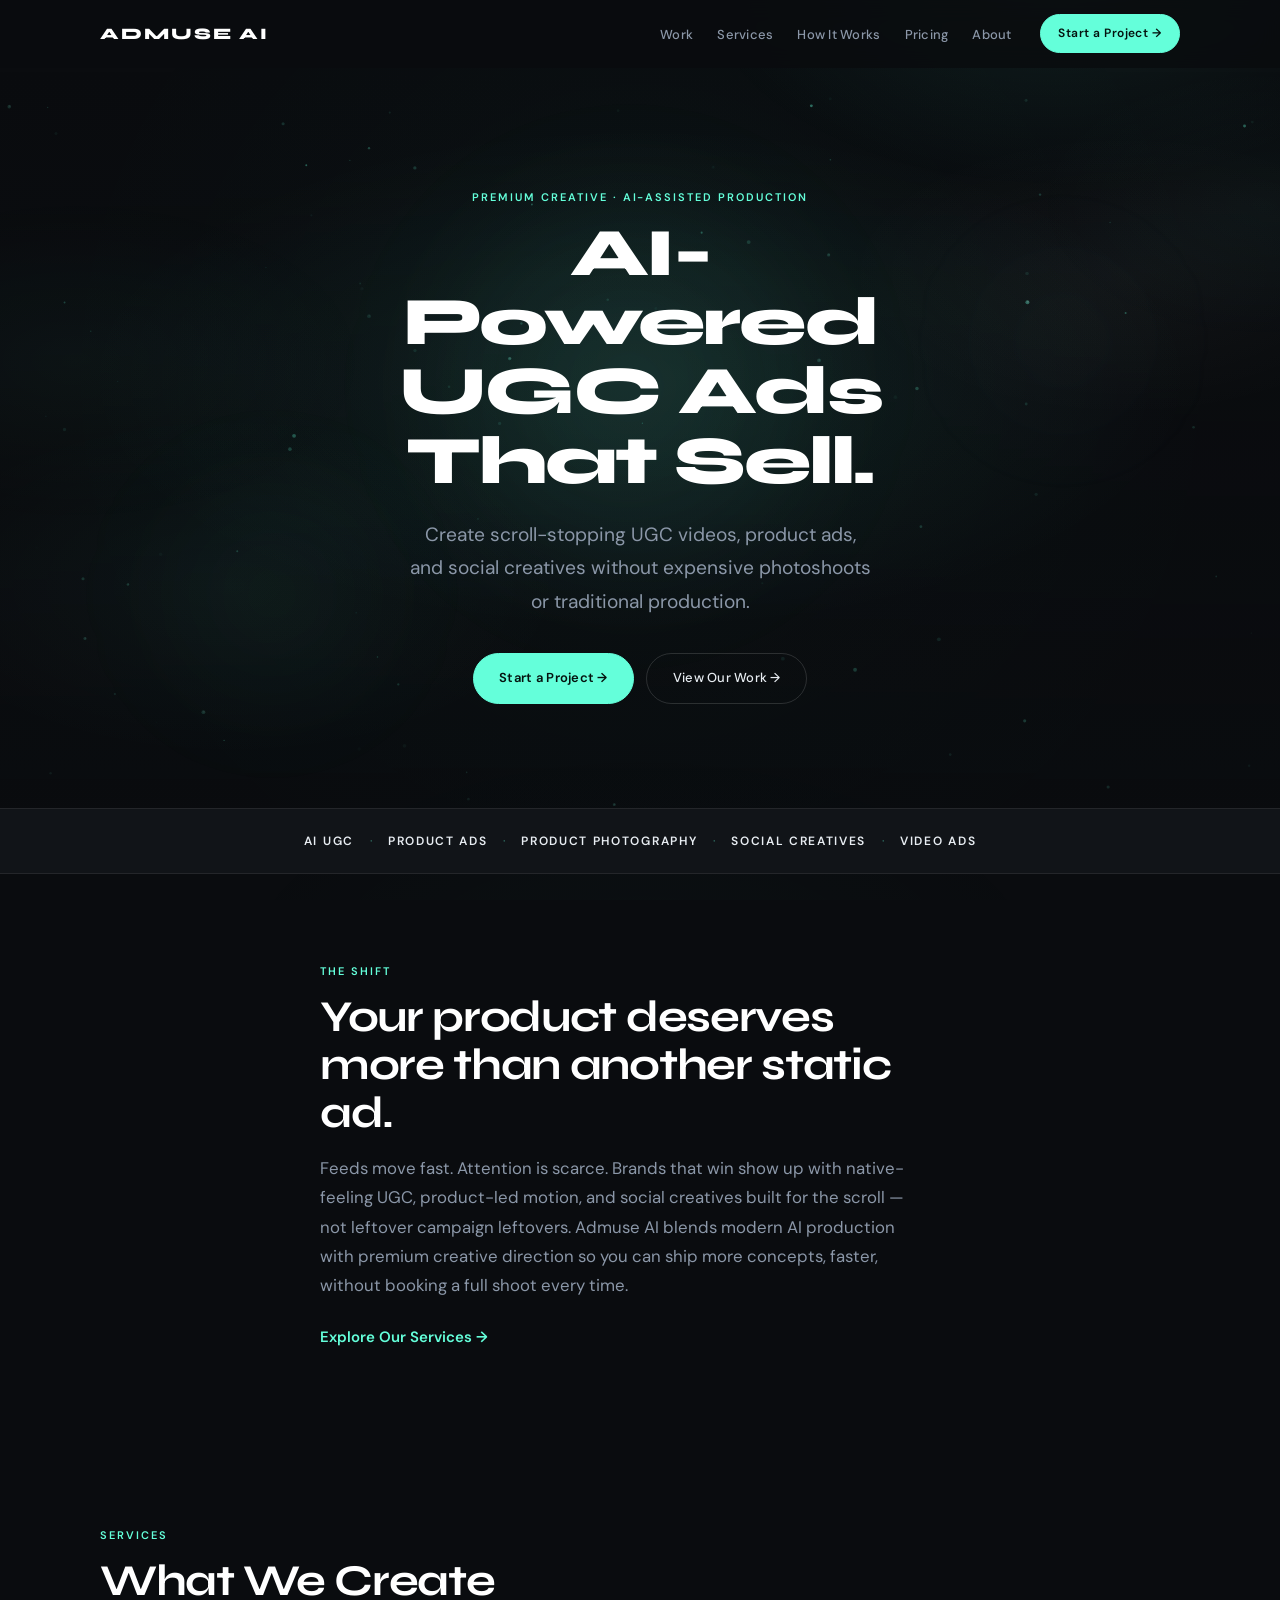
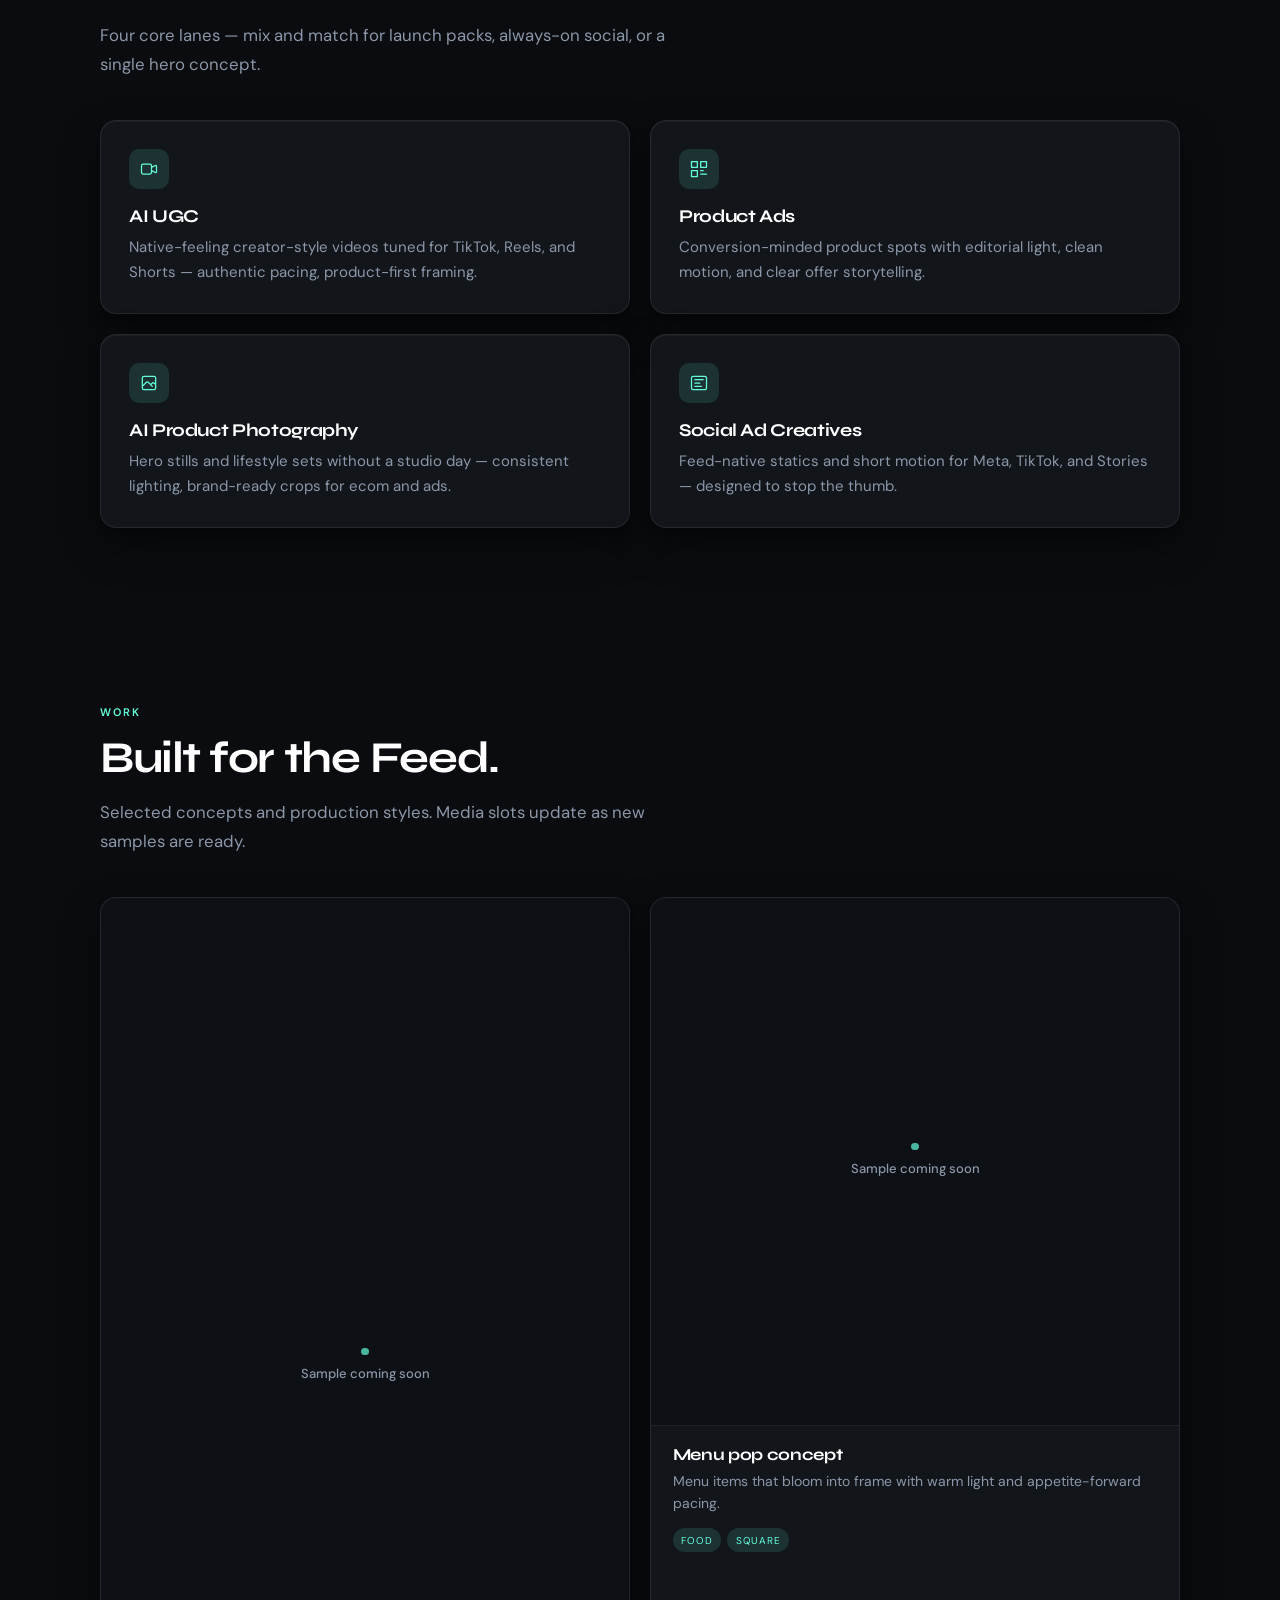
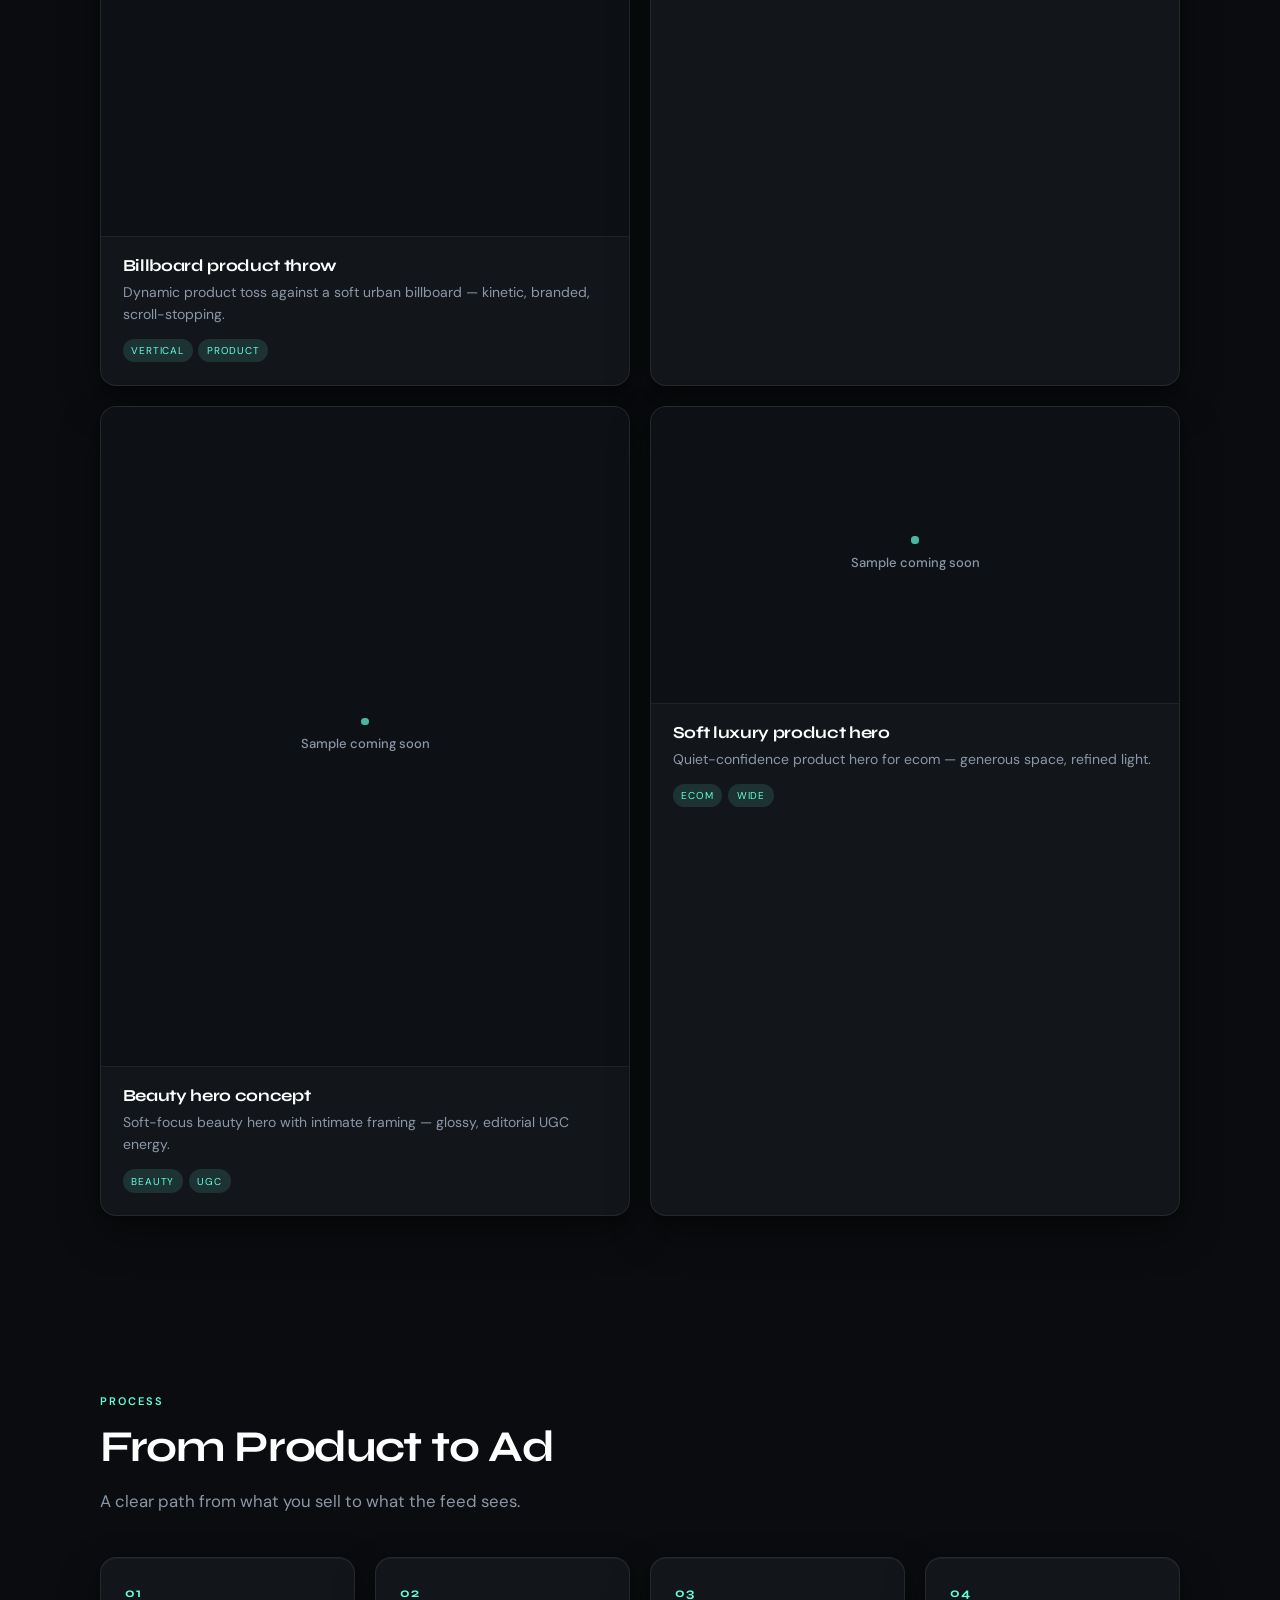
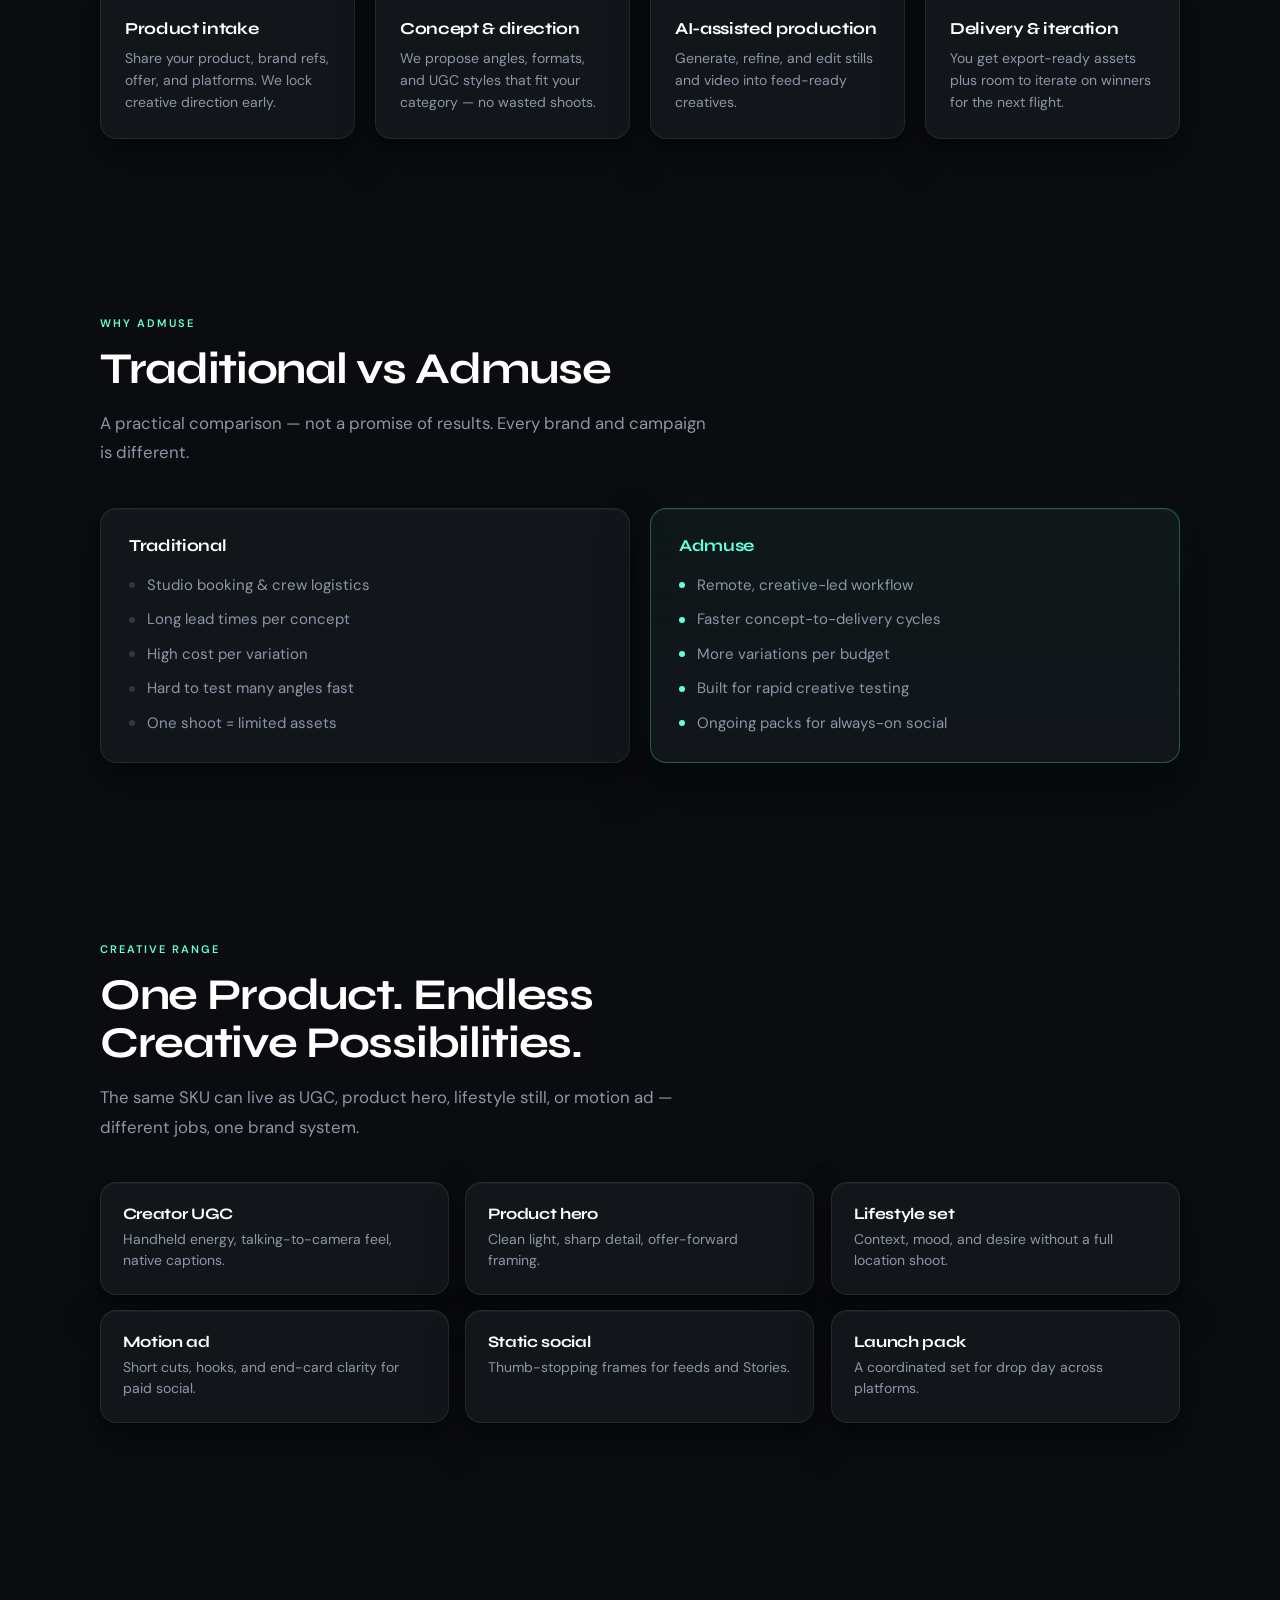
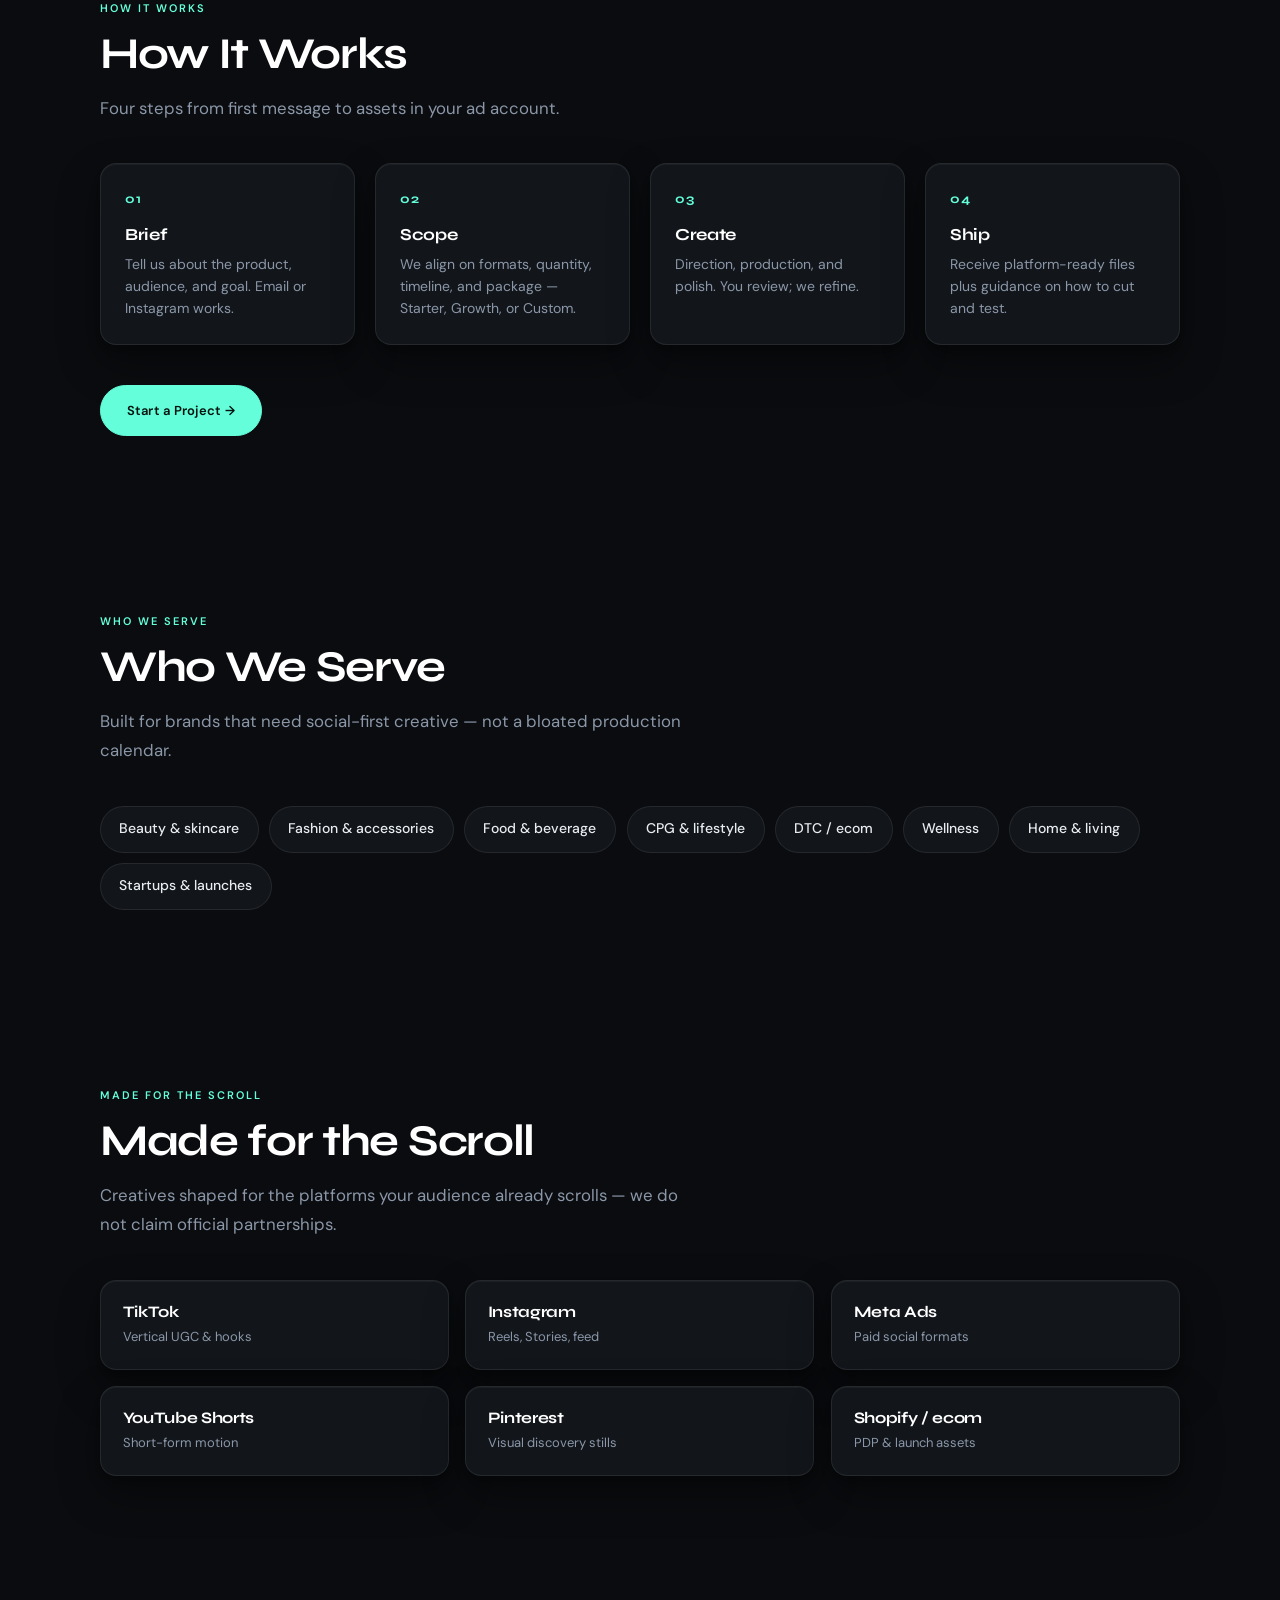
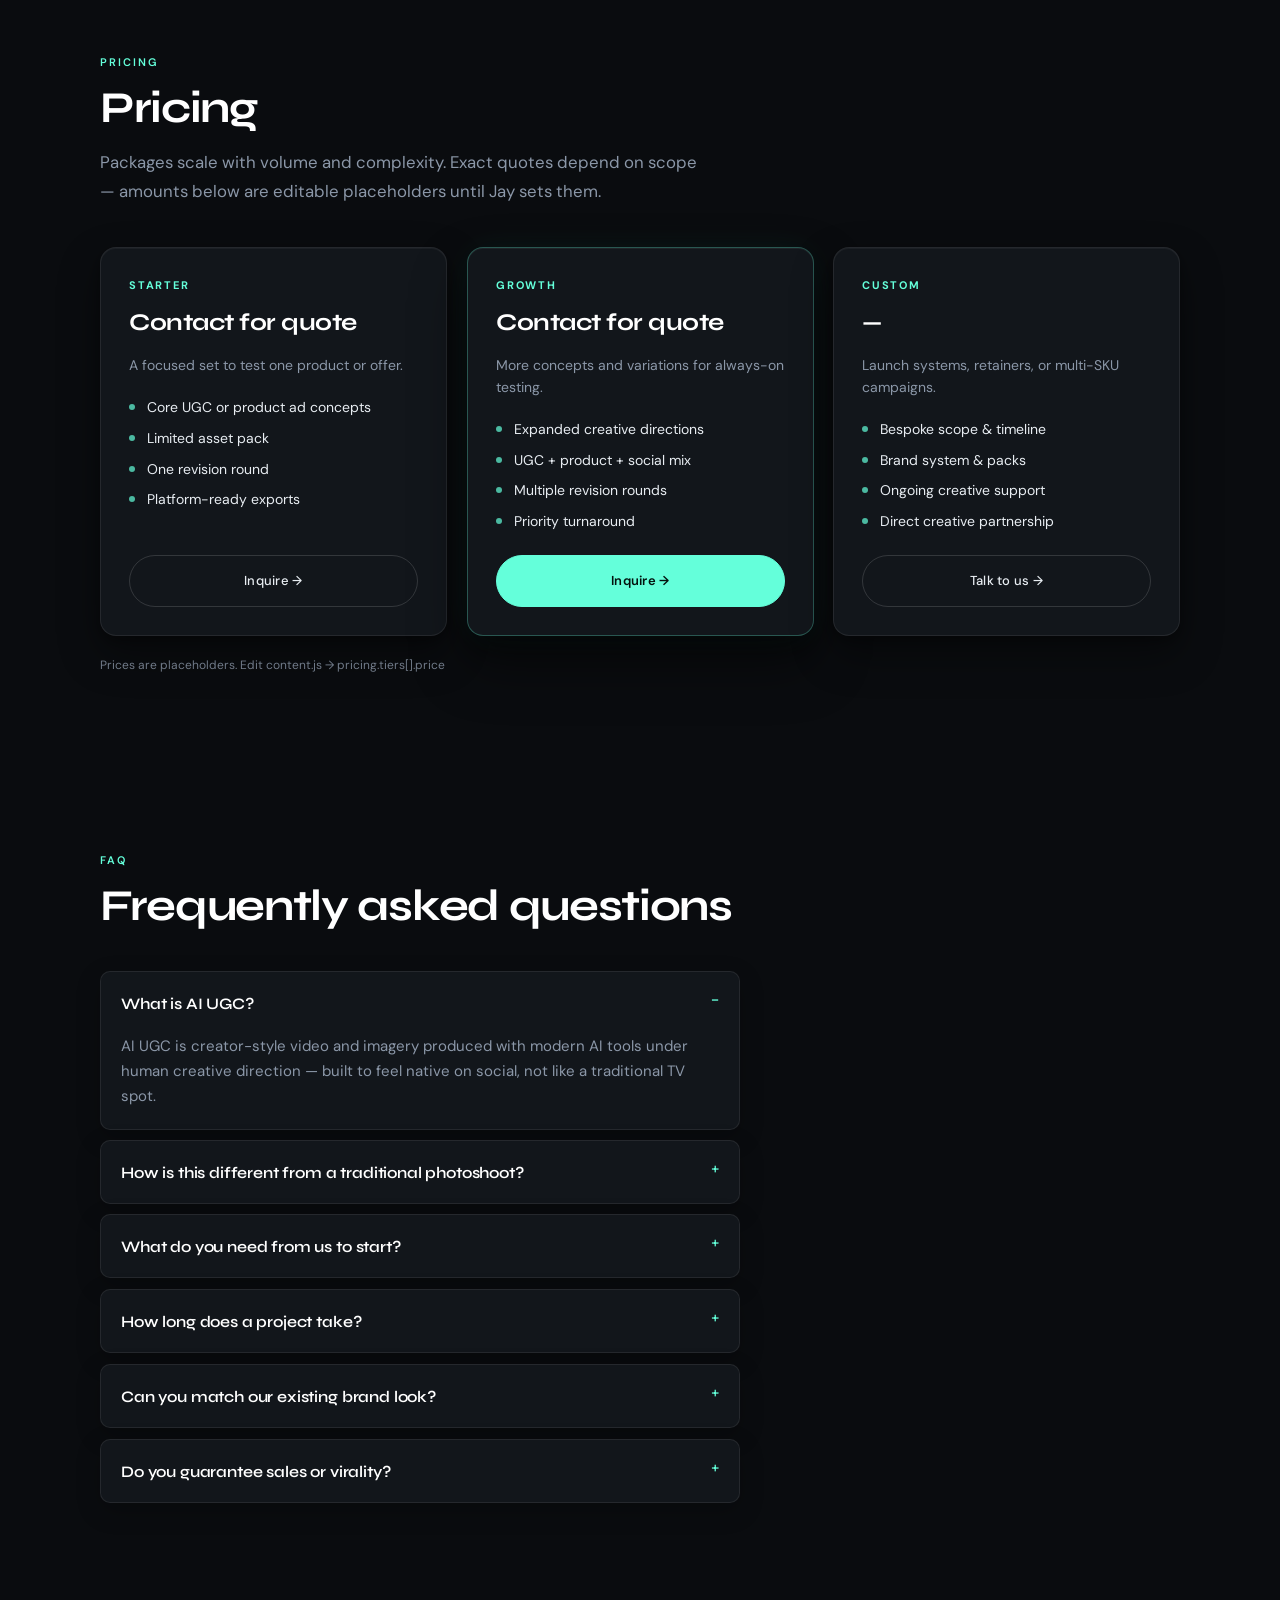
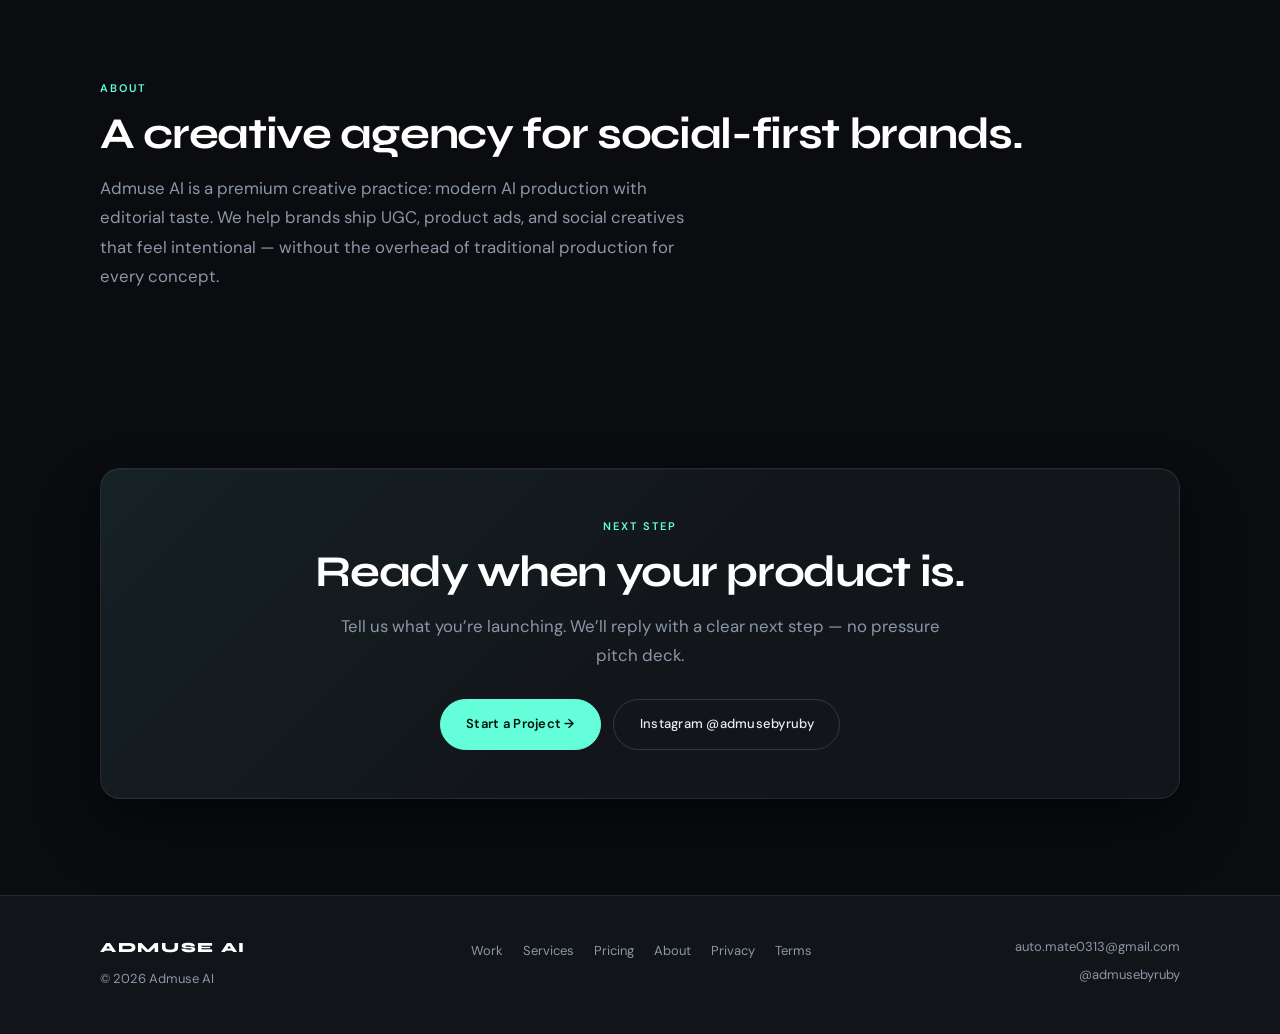
==== commit 499e932b: "Add files via upload" ====
--- a/index.html
+++ b/index.html
@@ -55,9 +55,14 @@
     </header>
 
     <main id="main">
-      <!-- 1. Hero -->
+      <!-- 1. Hero — typography + atmospheric field (no device mockup) -->
       <section class="hero section" id="home" aria-labelledby="hero-title">
         <canvas class="hero-particles" aria-hidden="true"></canvas>
+        <div class="hero-haze" aria-hidden="true">
+          <span class="hero-haze-orb hero-haze-orb-a"></span>
+          <span class="hero-haze-orb hero-haze-orb-b"></span>
+          <span class="hero-haze-orb hero-haze-orb-c"></span>
+        </div>
         <div class="shell hero-inner">
           <div class="hero-copy">
             <p class="eyebrow" data-bind="hero.eyebrow"></p>
@@ -65,35 +70,6 @@
             <p class="lede" data-bind="hero.subhead"></p>
             <div class="hero-actions" data-bind="hero.actions"></div>
           </div>
-          <div class="hero-visual" aria-hidden="true">
-            <div class="hero-phone">
-              <div class="hero-phone-glow"></div>
-              <div class="hero-phone-device">
-                <div class="hero-phone-bezel">
-                  <div class="hero-phone-island"></div>
-                  <div class="hero-phone-screen">
-                    <div class="hero-phone-screen-inner">
-                      <span class="hero-phone-label" data-bind="hero.frameLabel"></span>
-                      <p class="hero-phone-hint" data-bind="hero.frameHint"></p>
-                    </div>
-                  </div>
-                  <div class="hero-phone-home"></div>
-                </div>
-              </div>
-              <!-- Pop-out still: overlaps bezel; swap via content.js → hero.popImage -->
-              <div class="hero-pop">
-                <div class="hero-pop-placeholder" aria-hidden="true"></div>
-                <img
-                  class="hero-pop-img"
-                  data-bind="hero.popImage"
-                  alt=""
-                  width="360"
-                  height="640"
-                  decoding="async"
-                />
-              </div>
-            </div>
-          </div>
         </div>
       </section>
 
--- a/styles.css
+++ b/styles.css
@@ -384,13 +384,16 @@
   color: var(--accent);
 }
 
-/* ── Hero ── */
+/* ── Hero — typography + atmospheric light field (no device) ── */
 .hero {
   position: relative;
-  padding-top: 3.5rem;
-  padding-bottom: 4rem;
+  padding-top: clamp(4.5rem, 12vw, 7.5rem);
+  padding-bottom: clamp(4rem, 10vw, 6.5rem);
   overflow: hidden;
   isolation: isolate;
+  min-height: min(78vh, 720px);
+  display: flex;
+  align-items: center;
 }
 
 .hero-particles {
@@ -400,26 +403,120 @@
   height: 100%;
   pointer-events: none;
   z-index: 0;
-  opacity: 0.85;
+  opacity: 0.9;
+}
+
+/* Soft mint light field behind copy */
+.hero-haze {
+  position: absolute;
+  inset: 0;
+  z-index: 0;
+  pointer-events: none;
+  overflow: hidden;
+}
+
+.hero-haze::before {
+  content: "";
+  position: absolute;
+  inset: 0;
+  background:
+    radial-gradient(ellipse 70% 55% at 50% 42%, rgba(100, 255, 218, 0.07), transparent 62%),
+    radial-gradient(ellipse 45% 40% at 18% 70%, rgba(100, 255, 218, 0.04), transparent 58%),
+    radial-gradient(ellipse 40% 35% at 88% 28%, rgba(232, 237, 242, 0.035), transparent 55%),
+    linear-gradient(180deg, rgba(10, 12, 15, 0) 0%, rgba(10, 12, 15, 0.35) 100%);
+}
+
+.hero-haze-orb {
+  position: absolute;
+  border-radius: 50%;
+  filter: blur(64px);
+  opacity: 0.55;
+  will-change: transform;
+}
+
+.hero-haze-orb-a {
+  width: min(520px, 70vw);
+  height: min(520px, 70vw);
+  top: 8%;
+  left: 50%;
+  transform: translateX(-52%);
+  background: radial-gradient(circle, rgba(100, 255, 218, 0.16) 0%, transparent 68%);
+}
+
+.hero-haze-orb-b {
+  width: min(340px, 50vw);
+  height: min(340px, 50vw);
+  bottom: 6%;
+  left: 8%;
+  background: radial-gradient(circle, rgba(100, 255, 218, 0.08) 0%, transparent 70%);
+}
+
+.hero-haze-orb-c {
+  width: min(280px, 42vw);
+  height: min(280px, 42vw);
+  top: 18%;
+  right: 6%;
+  background: radial-gradient(circle, rgba(232, 237, 242, 0.06) 0%, transparent 70%);
+}
+
+@media (prefers-reduced-motion: no-preference) {
+  .hero-haze-orb-a {
+    animation: hero-haze-drift-a 18s ease-in-out infinite alternate;
+  }
+  .hero-haze-orb-b {
+    animation: hero-haze-drift-b 22s ease-in-out infinite alternate;
+  }
+  .hero-haze-orb-c {
+    animation: hero-haze-drift-c 16s ease-in-out infinite alternate;
+  }
+}
+
+@keyframes hero-haze-drift-a {
+  from { transform: translateX(-52%) translateY(0); }
+  to { transform: translateX(-48%) translateY(12px); }
+}
+
+@keyframes hero-haze-drift-b {
+  from { transform: translate(0, 0); }
+  to { transform: translate(18px, -14px); }
+}
+
+@keyframes hero-haze-drift-c {
+  from { transform: translate(0, 0); }
+  to { transform: translate(-14px, 10px); }
 }
 
 .hero-inner {
   position: relative;
   z-index: 1;
-  display: grid;
-  grid-template-columns: 1.15fr 0.85fr;
-  gap: 3.5rem;
-  align-items: center;
+  width: 100%;
+  display: block;
+}
+
+.hero-copy {
+  max-width: 38rem;
+  margin: 0 auto;
+  text-align: center;
 }
 
 .hero-title {
-  font-size: clamp(2.4rem, 5.5vw, 3.75rem);
+  font-size: clamp(2.6rem, 6.2vw, 4.25rem);
   font-weight: 800;
   line-height: 1.02;
   letter-spacing: -0.035em;
-  margin-bottom: 1.25rem;
-  max-width: 12ch;
+  margin-bottom: 1.35rem;
+  max-width: none;
   color: #fff;
+  text-wrap: balance;
+}
+
+.hero-copy .lede {
+  margin-left: auto;
+  margin-right: auto;
+  max-width: 36ch;
+  margin-bottom: 2.15rem;
+  font-size: clamp(1.05rem, 1.8vw, 1.2rem);
+  color: var(--muted);
 }
 
 .lede {
@@ -431,224 +528,7 @@
   display: flex;
   flex-wrap: wrap;
   gap: 0.75rem;
-}
-
-/* Hero phone — static black device + pop-out still (no continuous float) */
-.hero-visual {
-  position: relative;
-  display: flex;
   justify-content: center;
-  align-items: center;
-  min-height: 420px;
-  perspective: 1200px;
-}
-
-.hero-phone {
-  position: relative;
-  width: min(260px, 72vw);
-  z-index: 1;
-  transform: translateZ(0);
-  transition: transform 0.45s cubic-bezier(0.22, 1, 0.36, 1);
-}
-
-.hero-phone-glow {
-  position: absolute;
-  inset: 8% -18% -12%;
-  background:
-    radial-gradient(ellipse at 50% 70%, rgba(100, 255, 218, 0.14), transparent 58%),
-    radial-gradient(ellipse at 70% 30%, rgba(100, 255, 218, 0.06), transparent 50%);
-  filter: blur(18px);
-  pointer-events: none;
-  z-index: 0;
-}
-
-.hero-phone-device {
-  position: relative;
-  z-index: 2;
-}
-
-.hero-phone-bezel {
-  position: relative;
-  border-radius: 38px;
-  padding: 10px;
-  background:
-    linear-gradient(145deg, #2a2d32 0%, #0c0d10 40%, #16181c 100%);
-  box-shadow:
-    0 0 0 1px rgba(255, 255, 255, 0.06),
-    inset 0 1px 0 rgba(255, 255, 255, 0.12),
-    inset 0 -1px 0 rgba(0, 0, 0, 0.55),
-    0 18px 40px rgba(0, 0, 0, 0.55),
-    0 40px 80px rgba(0, 0, 0, 0.45),
-    0 0 40px rgba(100, 255, 218, 0.05);
-}
-
-.hero-phone-island {
-  position: absolute;
-  top: 18px;
-  left: 50%;
-  transform: translateX(-50%);
-  width: 28%;
-  height: 18px;
-  border-radius: 20px;
-  background: #050607;
-  box-shadow: inset 0 0 0 1px rgba(255, 255, 255, 0.04);
-  z-index: 4;
-}
-
-.hero-phone-island::after {
-  content: "";
-  position: absolute;
-  right: 8px;
-  top: 50%;
-  transform: translateY(-50%);
-  width: 6px;
-  height: 6px;
-  border-radius: 50%;
-  background: radial-gradient(circle at 35% 35%, #3a4a55, #0a1014 70%);
-  opacity: 0.85;
-}
-
-.hero-phone-screen {
-  position: relative;
-  border-radius: 30px;
-  overflow: hidden;
-  aspect-ratio: 9 / 16;
-  background: #050607;
-  box-shadow: inset 0 0 0 1px rgba(255, 255, 255, 0.04);
-}
-
-.hero-phone-screen-inner {
-  position: absolute;
-  inset: 0;
-  display: flex;
-  flex-direction: column;
-  align-items: center;
-  justify-content: flex-end;
-  gap: 0.5rem;
-  padding: 1.25rem 1rem 2.25rem;
-  background:
-    linear-gradient(180deg, rgba(100, 255, 218, 0.05) 0%, transparent 28%),
-    linear-gradient(160deg, #0d1218 0%, #07090c 55%, #0a1014 100%);
-}
-
-.hero-phone-label {
-  font-size: 0.625rem;
-  letter-spacing: 0.14em;
-  text-transform: uppercase;
-  color: rgba(232, 237, 242, 0.55);
-  font-family: var(--font-body);
-}
-
-.hero-phone-hint {
-  margin: 0;
-  font-size: 0.75rem;
-  color: var(--muted);
-  text-align: center;
-  max-width: 14ch;
-  line-height: 1.35;
-  opacity: 0.7;
-}
-
-.hero-phone-home {
-  position: absolute;
-  bottom: 14px;
-  left: 50%;
-  transform: translateX(-50%);
-  width: 32%;
-  height: 4px;
-  border-radius: 4px;
-  background: rgba(255, 255, 255, 0.22);
-  z-index: 4;
-}
-
-/* Pop-out image — emerges from screen, overlaps bezel */
-.hero-pop {
-  position: absolute;
-  z-index: 5;
-  width: 78%;
-  aspect-ratio: 9 / 16;
-  top: 10%;
-  left: 38%;
-  border-radius: 18px;
-  overflow: hidden;
-  transform:
-    perspective(900px)
-    rotateY(-8deg)
-    rotateX(4deg)
-    translate3d(0, 0, 24px);
-  box-shadow:
-    0 4px 12px rgba(0, 0, 0, 0.35),
-    0 18px 40px rgba(0, 0, 0, 0.45),
-    0 0 0 1px rgba(255, 255, 255, 0.06),
-    0 0 28px rgba(100, 255, 218, 0.08);
-  transition:
-    transform 0.45s cubic-bezier(0.22, 1, 0.36, 1),
-    box-shadow 0.45s ease;
-  pointer-events: none;
-}
-
-.hero-pop-placeholder {
-  position: absolute;
-  inset: 0;
-  background:
-    linear-gradient(155deg, rgba(100, 255, 218, 0.22) 0%, transparent 42%),
-    linear-gradient(200deg, #1a2430 0%, #0c1218 50%, #152028 100%);
-}
-
-.hero-pop-placeholder::after {
-  content: "Drop hero-pop.png";
-  position: absolute;
-  inset: 0;
-  display: grid;
-  place-items: center;
-  font-size: 0.65rem;
-  letter-spacing: 0.08em;
-  text-transform: uppercase;
-  color: rgba(232, 237, 242, 0.35);
-  font-family: var(--font-body);
-  text-align: center;
-  padding: 1rem;
-}
-
-.hero-pop-img {
-  position: relative;
-  z-index: 1;
-  display: block;
-  width: 100%;
-  height: 100%;
-  object-fit: cover;
-  opacity: 0;
-  transition: opacity 0.3s ease;
-}
-
-.hero-pop-img.is-loaded {
-  opacity: 1;
-}
-
-.hero-pop:has(.hero-pop-img.is-loaded) .hero-pop-placeholder {
-  opacity: 0;
-  visibility: hidden;
-  transition: opacity 0.3s ease, visibility 0.3s ease;
-}
-
-@media (prefers-reduced-motion: no-preference) {
-  .hero-phone:hover {
-    transform: translate3d(0, -6px, 0);
-  }
-
-  .hero-phone:hover .hero-pop {
-    transform:
-      perspective(900px)
-      rotateY(-10deg)
-      rotateX(5deg)
-      translate3d(4px, -8px, 32px)
-      scale(1.02);
-    box-shadow:
-      0 8px 20px rgba(0, 0, 0, 0.4),
-      0 28px 56px rgba(0, 0, 0, 0.5),
-      0 0 0 1px rgba(255, 255, 255, 0.08),
-      0 0 36px rgba(100, 255, 218, 0.12);
-  }
 }
 
 /* ── Value strip ── */
@@ -1320,30 +1200,14 @@
 
 /* ── Responsive ── */
 @media (max-width: 960px) {
-  .hero-inner {
-    grid-template-columns: 1fr;
-    gap: 2.5rem;
+  .hero {
+    min-height: auto;
+    padding-top: 3.75rem;
+    padding-bottom: 3.5rem;
   }
 
   .hero-title {
-    max-width: none;
-  }
-
-  .hero-visual {
-    order: -1;
-  }
-
-  .hero-phone {
-    width: min(210px, 64vw);
-  }
-
-  .hero-visual {
-    min-height: 360px;
-  }
-
-  .hero-pop {
-    left: 32%;
-    width: 76%;
+    font-size: clamp(2.25rem, 8vw, 3.25rem);
   }
 
   .process-grid,
@@ -1603,14 +1467,8 @@
 }
 
 @media (prefers-reduced-motion: reduce) {
-  .hero-phone,
-  .hero-pop {
-    transition: none !important;
-  }
-
-  .hero-phone:hover,
-  .hero-phone:hover .hero-pop {
-    transform: none !important;
+  .hero-haze-orb {
+    animation: none !important;
   }
 
   .bg-glow-layer {
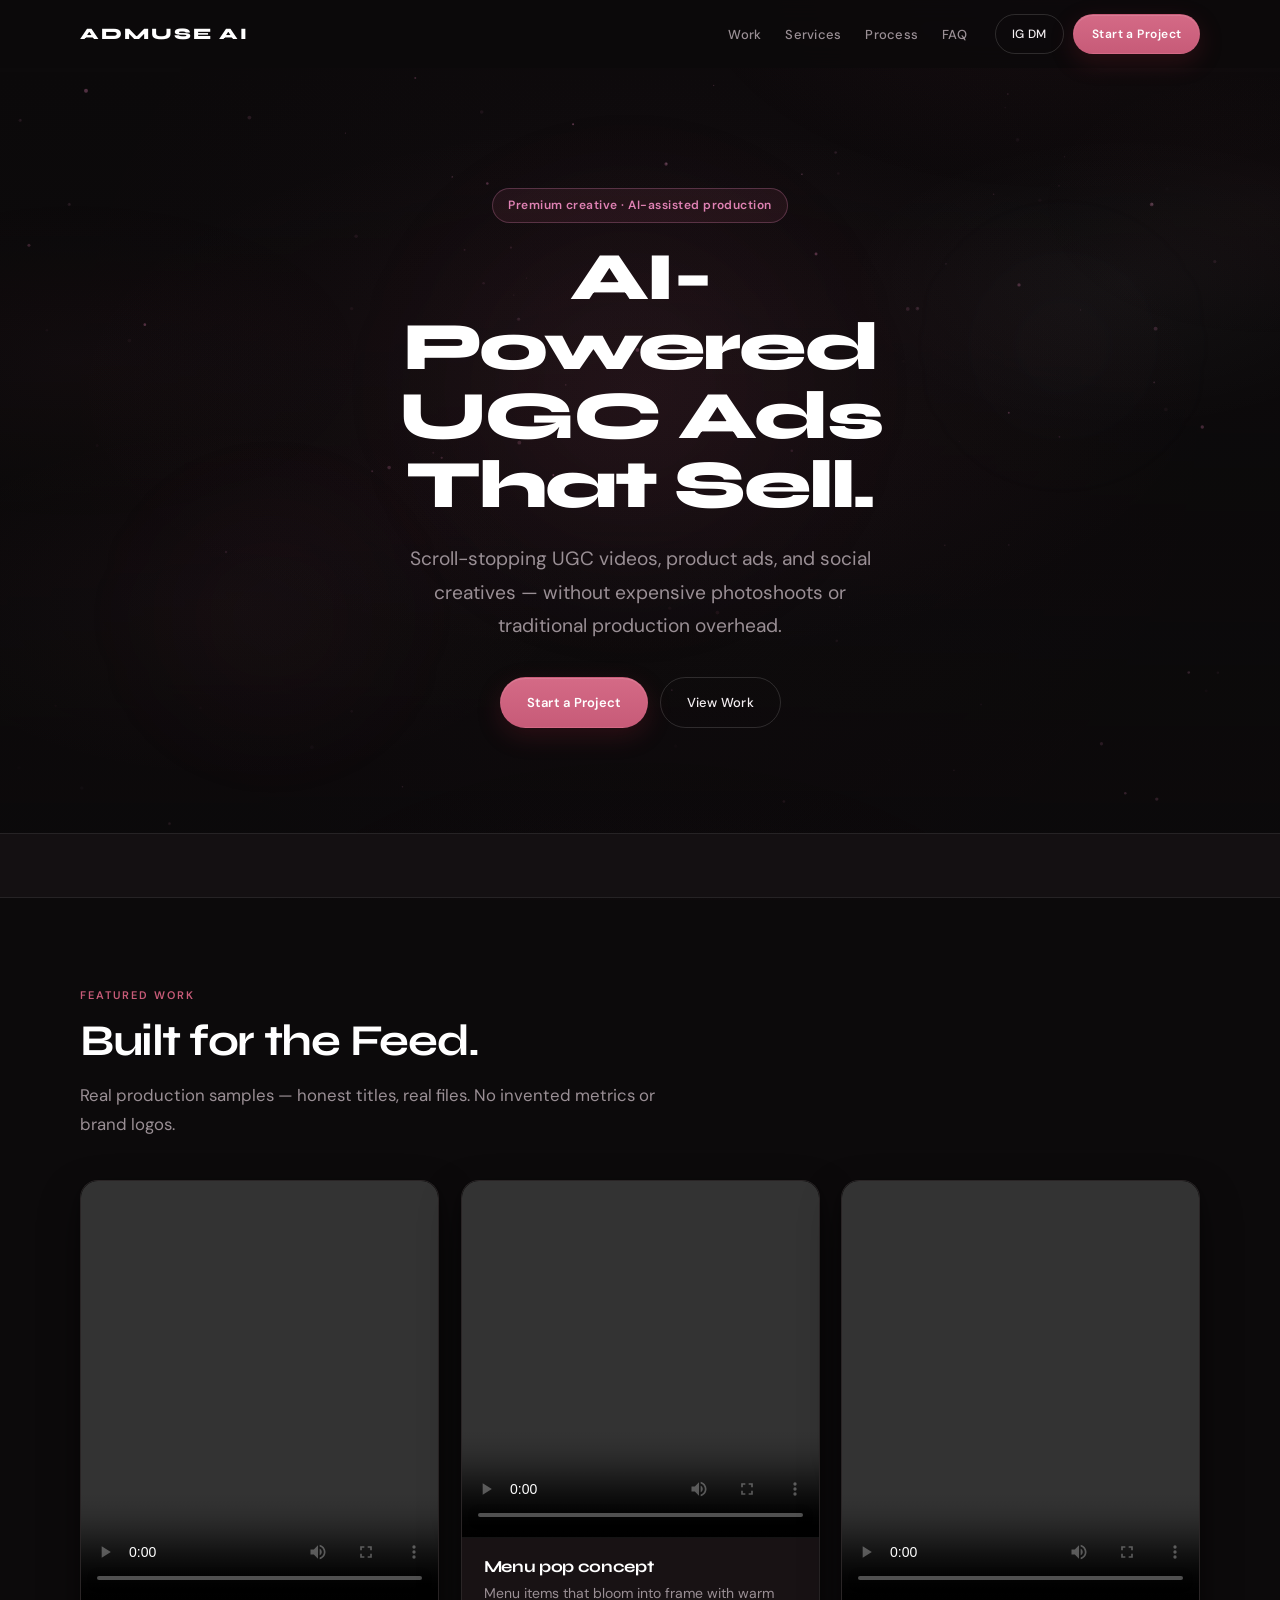
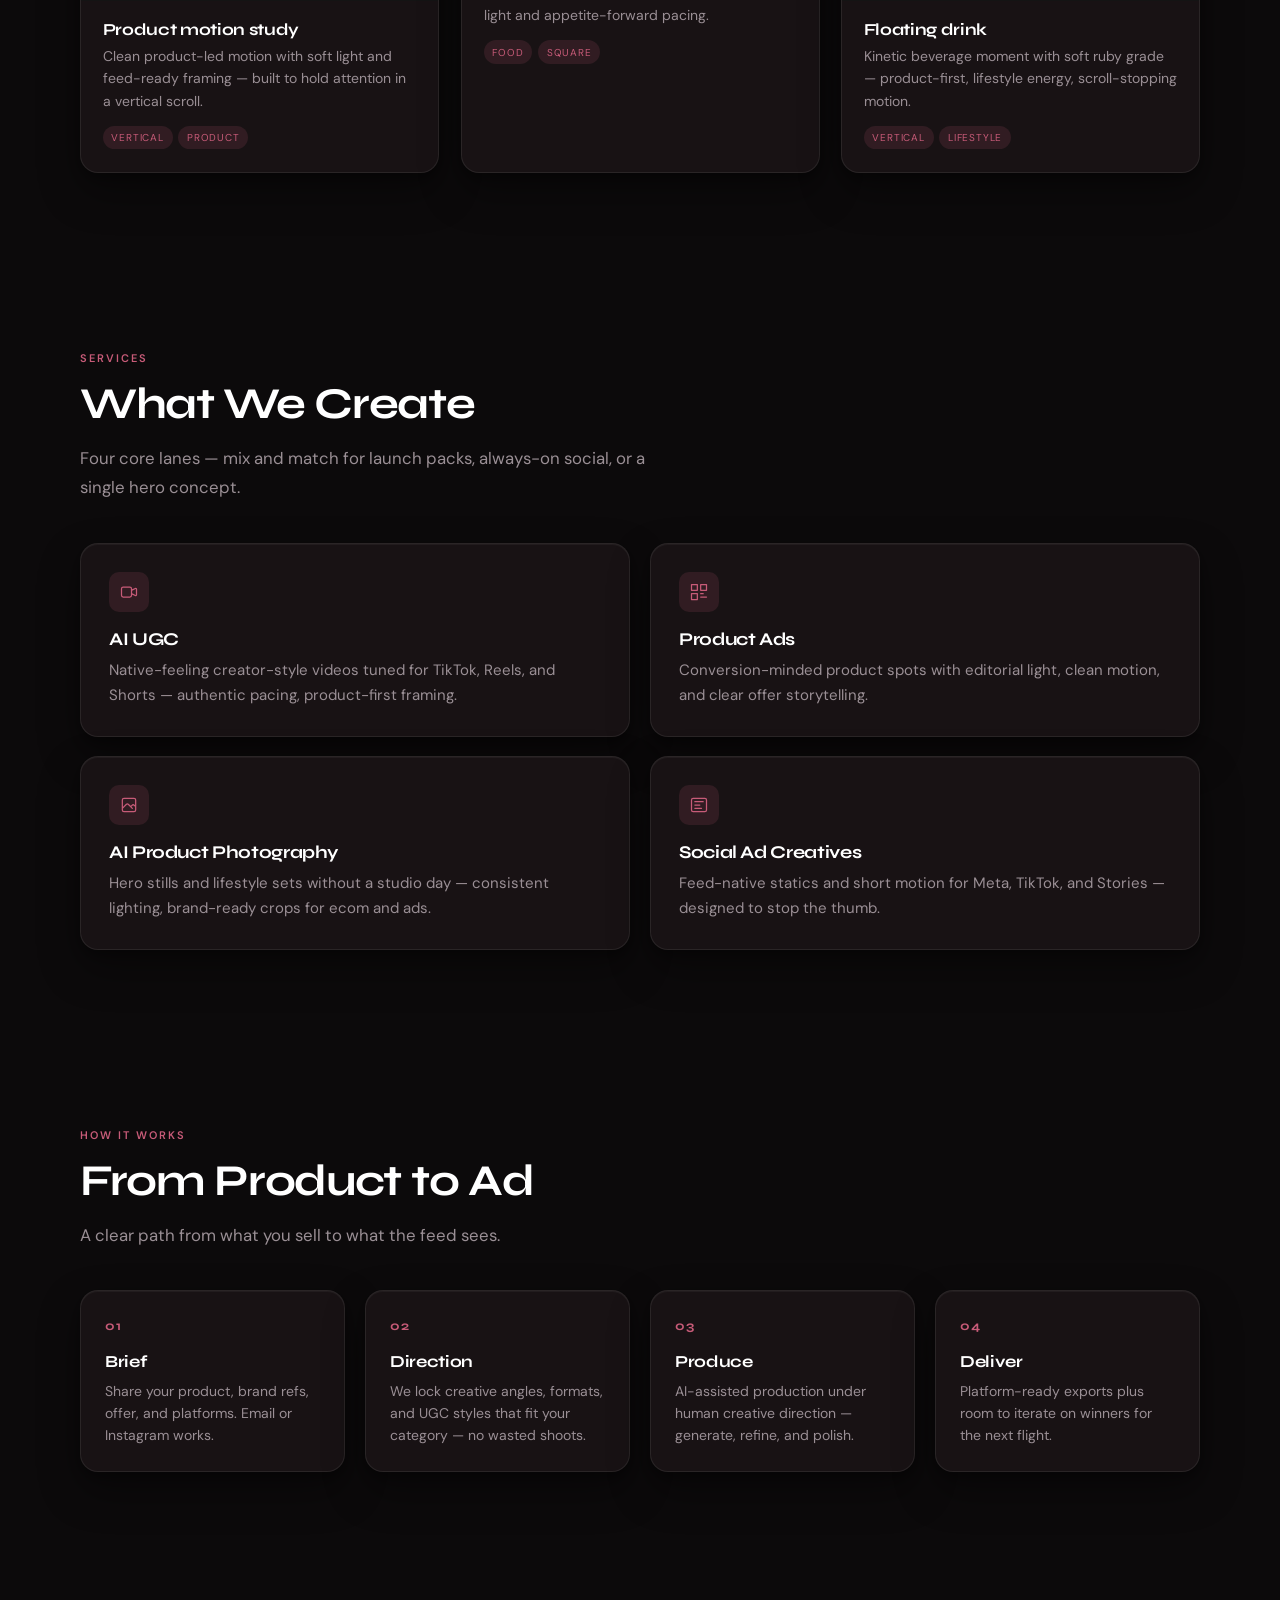
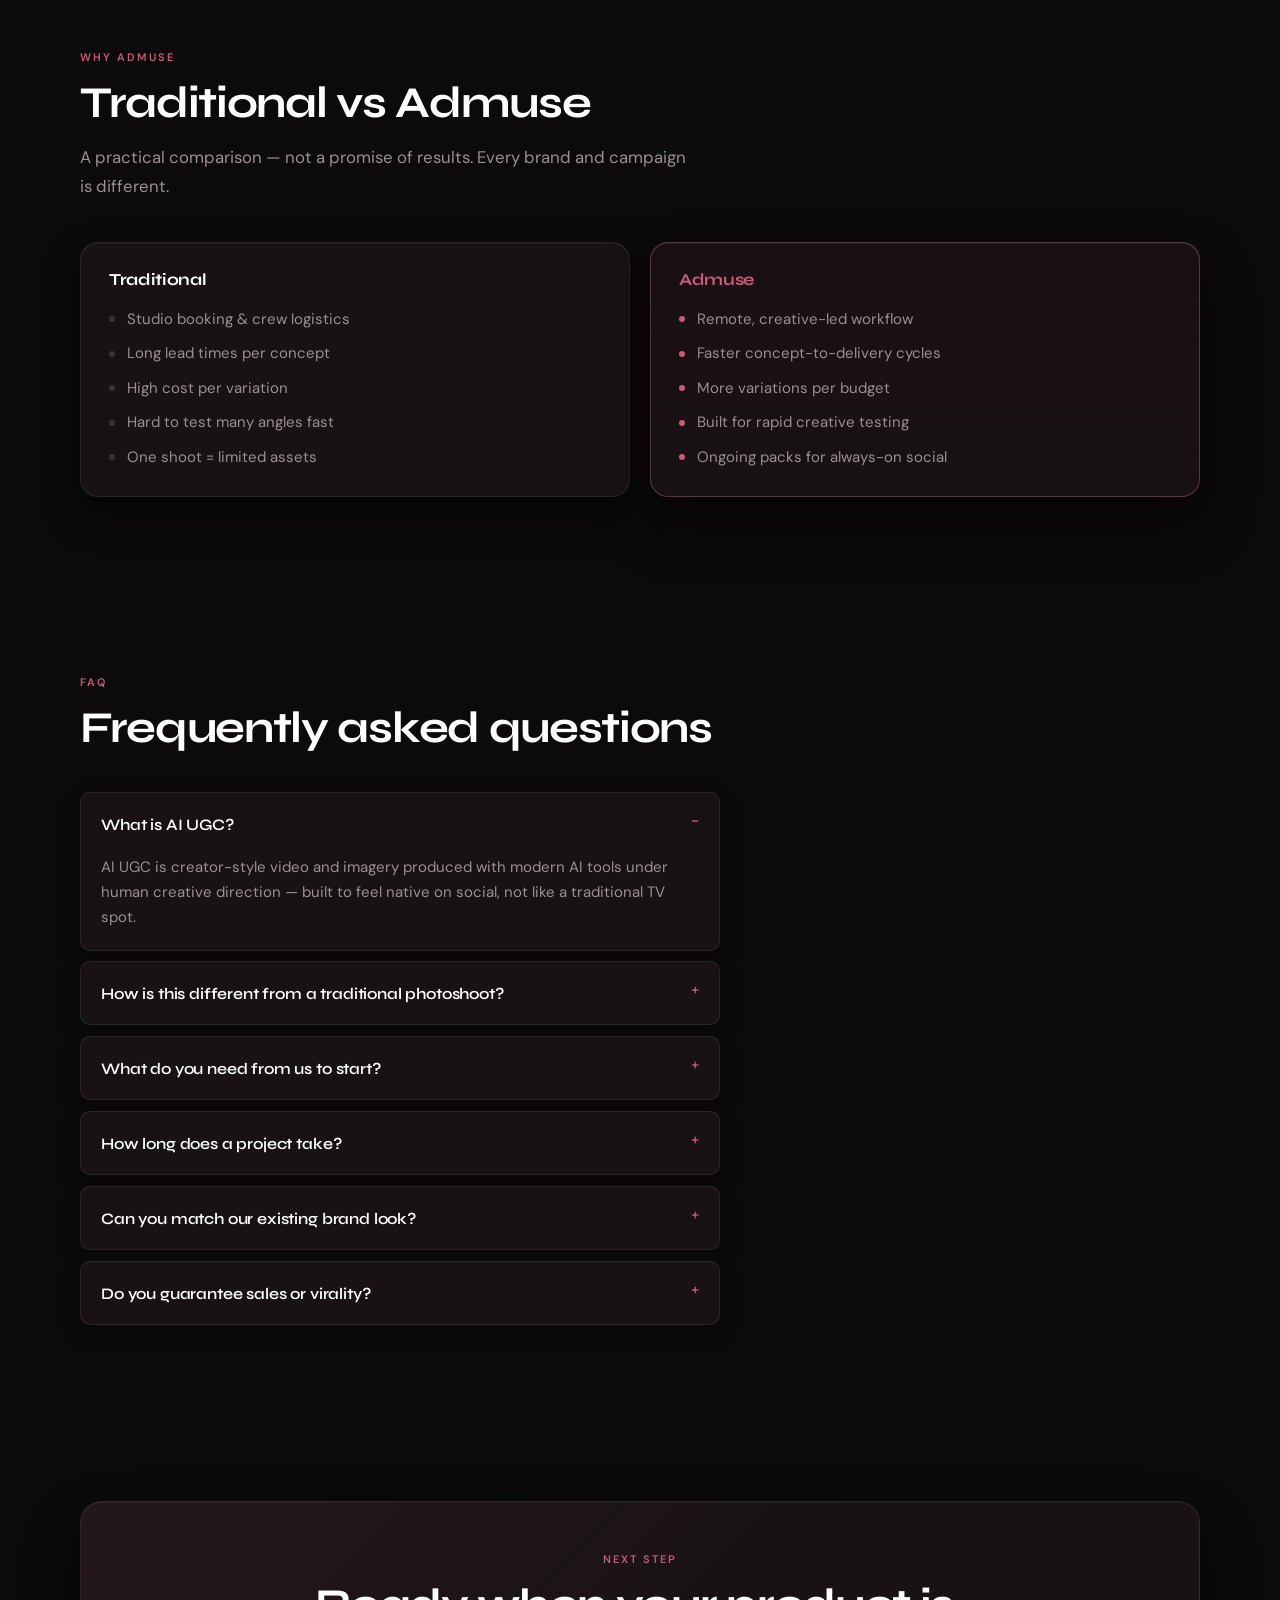
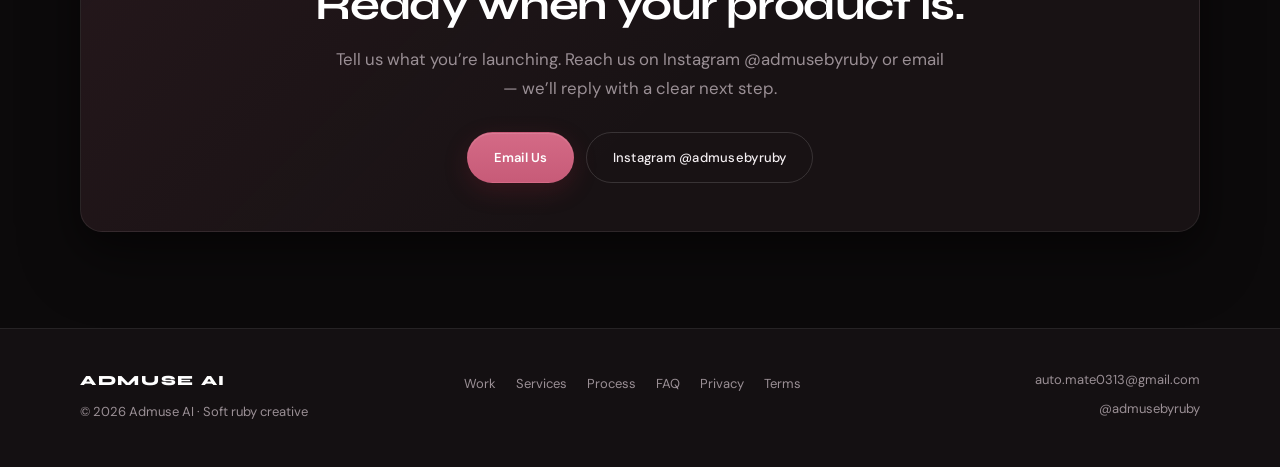
==== commit 108c57ab: "Add files via upload" ====
--- a/index.html
+++ b/index.html
@@ -3,7 +3,7 @@
   <head>
     <meta charset="UTF-8" />
     <meta name="viewport" content="width=device-width, initial-scale=1" />
-    <meta name="theme-color" content="#0a0c0f" />
+    <meta name="theme-color" content="#0c0a0b" />
     <meta name="color-scheme" content="dark" />
     <title>Admuse AI — AI UGC & Product Ads for Modern Brands</title>
     <meta
@@ -55,7 +55,7 @@
     </header>
 
     <main id="main">
-      <!-- 1. Hero — typography + atmospheric field (no device mockup) -->
+      <!-- Hero -->
       <section class="hero section" id="home" aria-labelledby="hero-title">
         <canvas class="hero-particles" aria-hidden="true"></canvas>
         <div class="hero-haze" aria-hidden="true">
@@ -65,7 +65,8 @@
         </div>
         <div class="shell hero-inner">
           <div class="hero-copy">
-            <p class="eyebrow" data-bind="hero.eyebrow"></p>
+            <p class="hero-badge" data-bind="hero.badge"></p>
+            <p class="eyebrow hero-eyebrow" data-bind="hero.eyebrow" hidden></p>
             <h1 id="hero-title" class="hero-title" data-bind="hero.headline"></h1>
             <p class="lede" data-bind="hero.subhead"></p>
             <div class="hero-actions" data-bind="hero.actions"></div>
@@ -73,22 +74,24 @@
         </div>
       </section>
 
-      <!-- 2. Value strip -->
+      <!-- Value strip -->
       <section class="value-strip" aria-label="Capabilities">
         <div class="shell value-strip-inner" data-bind="valueStrip"></div>
       </section>
 
-      <!-- 3. Intro -->
-      <section class="intro section" id="intro" aria-labelledby="intro-title">
-        <div class="shell section-inner intro-inner">
-          <p class="eyebrow" data-bind="intro.eyebrow"></p>
-          <h2 id="intro-title" data-bind="intro.title"></h2>
-          <p class="section-intro" data-bind="intro.body"></p>
-          <div data-bind="intro.cta"></div>
+      <!-- Featured work -->
+      <section class="work section" id="work" aria-labelledby="work-title">
+        <div class="shell section-inner section-inner-wide">
+          <header class="section-header">
+            <p class="eyebrow" data-bind="work.eyebrow"></p>
+            <h2 id="work-title" data-bind="work.title"></h2>
+            <p class="section-intro" data-bind="work.intro"></p>
+          </header>
+          <div class="project-grid" data-bind="projects" role="list"></div>
         </div>
       </section>
 
-      <!-- 4. Services -->
+      <!-- Services -->
       <section class="services section" id="services" aria-labelledby="services-title">
         <div class="shell section-inner section-inner-wide">
           <header class="section-header">
@@ -100,19 +103,7 @@
         </div>
       </section>
 
-      <!-- 5. Work -->
-      <section class="work section" id="work" aria-labelledby="work-title">
-        <div class="shell section-inner section-inner-wide">
-          <header class="section-header">
-            <p class="eyebrow" data-bind="work.eyebrow"></p>
-            <h2 id="work-title" data-bind="work.title"></h2>
-            <p class="section-intro" data-bind="work.intro"></p>
-          </header>
-          <div class="project-grid" data-bind="projects" role="list"></div>
-        </div>
-      </section>
-
-      <!-- 6. Product → Ad process -->
+      <!-- Process -->
       <section class="process section" id="process" aria-labelledby="process-title">
         <div class="shell section-inner section-inner-wide">
           <header class="section-header">
@@ -124,7 +115,7 @@
         </div>
       </section>
 
-      <!-- 7. Why Admuse comparison -->
+      <!-- Why Admuse -->
       <section class="comparison section" id="why" aria-labelledby="comparison-title">
         <div class="shell section-inner section-inner-wide">
           <header class="section-header">
@@ -136,69 +127,7 @@
         </div>
       </section>
 
-      <!-- 8. Creative directions -->
-      <section class="directions section" id="directions" aria-labelledby="directions-title">
-        <div class="shell section-inner section-inner-wide">
-          <header class="section-header">
-            <p class="eyebrow" data-bind="directions.eyebrow"></p>
-            <h2 id="directions-title" data-bind="directions.title"></h2>
-            <p class="section-intro" data-bind="directions.intro"></p>
-          </header>
-          <div class="directions-grid" data-bind="directions.items" role="list"></div>
-        </div>
-      </section>
-
-      <!-- 9. How It Works -->
-      <section class="how section" id="how-it-works" aria-labelledby="how-title">
-        <div class="shell section-inner section-inner-wide">
-          <header class="section-header">
-            <p class="eyebrow" data-bind="howItWorks.eyebrow"></p>
-            <h2 id="how-title" data-bind="howItWorks.title"></h2>
-            <p class="section-intro" data-bind="howItWorks.intro"></p>
-          </header>
-          <ol class="how-grid" data-bind="howItWorks.steps"></ol>
-          <div class="section-cta" data-bind="howItWorks.cta"></div>
-        </div>
-      </section>
-
-      <!-- 10. Who We Serve -->
-      <section class="audience section" id="audience" aria-labelledby="audience-title">
-        <div class="shell section-inner">
-          <header class="section-header">
-            <p class="eyebrow" data-bind="whoWeServe.eyebrow"></p>
-            <h2 id="audience-title" data-bind="whoWeServe.title"></h2>
-            <p class="section-intro" data-bind="whoWeServe.intro"></p>
-          </header>
-          <ul class="audience-tags" data-bind="whoWeServe.tags" role="list"></ul>
-        </div>
-      </section>
-
-      <!-- 11. Platforms -->
-      <section class="platforms section" id="platforms" aria-labelledby="platforms-title">
-        <div class="shell section-inner section-inner-wide">
-          <header class="section-header">
-            <p class="eyebrow" data-bind="platforms.eyebrow"></p>
-            <h2 id="platforms-title" data-bind="platforms.title"></h2>
-            <p class="section-intro" data-bind="platforms.intro"></p>
-          </header>
-          <div class="platform-grid" data-bind="platforms.items" role="list"></div>
-        </div>
-      </section>
-
-      <!-- 12. Pricing -->
-      <section class="pricing section" id="pricing" aria-labelledby="pricing-title">
-        <div class="shell section-inner section-inner-wide">
-          <header class="section-header">
-            <p class="eyebrow" data-bind="pricing.eyebrow"></p>
-            <h2 id="pricing-title" data-bind="pricing.title"></h2>
-            <p class="section-intro" data-bind="pricing.intro"></p>
-          </header>
-          <div class="pricing-grid" data-bind="pricing.tiers" role="list"></div>
-          <p class="pricing-note" data-bind="pricing.note"></p>
-        </div>
-      </section>
-
-      <!-- 13. FAQ -->
+      <!-- FAQ -->
       <section class="faq section" id="faq" aria-labelledby="faq-title">
         <div class="shell section-inner">
           <header class="section-header">
@@ -209,16 +138,7 @@
         </div>
       </section>
 
-      <!-- About (nav target) -->
-      <section class="about section" id="about" aria-labelledby="about-title">
-        <div class="shell section-inner">
-          <p class="eyebrow" data-bind="about.eyebrow"></p>
-          <h2 id="about-title" data-bind="about.title"></h2>
-          <p class="section-intro about-body" data-bind="about.body"></p>
-        </div>
-      </section>
-
-      <!-- 14. Final CTA -->
+      <!-- Final CTA -->
       <section class="final-cta section" id="contact" aria-labelledby="final-cta-title">
         <div class="shell section-inner final-cta-inner">
           <p class="eyebrow" data-bind="finalCta.eyebrow"></p>
--- a/styles.css
+++ b/styles.css
@@ -1,22 +1,25 @@
-/* Admuse AI — editorial dark / mint accent */
+/* Admuse AI — editorial dark / soft ruby accent */
 
 :root {
-  --bg: #0a0c0f;
-  --bg-elevated: #111418;
-  --bg-card: #12161b;
-  --text: #e8edf2;
-  --muted: #8b97a8;
-  --accent: #64ffda;
-  --accent-dim: rgba(100, 255, 218, 0.12);
-  --accent-ring: rgba(100, 255, 218, 0.28);
+  --bg: #0c0a0b;
+  --bg-elevated: #141012;
+  --bg-card: #181214;
+  --text: #f3eef1;
+  --muted: #9a8f95;
+  --accent: #C75B78;
+  --accent-dim: rgba(199, 91, 120, 0.14);
+  --accent-ring: rgba(224, 130, 180, 0.32);
+  --accent-soft: #E082B4;
+  --accent-deep: #9B2335;
+  --accent-glow: rgba(224, 130, 180, 0.18);
   --border: rgba(255, 255, 255, 0.08);
   --border-strong: rgba(255, 255, 255, 0.14);
   --font-display: "Syne", system-ui, sans-serif;
   --font-body: "DM Sans", system-ui, -apple-system, sans-serif;
-  --shell: min(1080px, calc(100% - 2.75rem));
+  --shell: min(1120px, calc(100% - 2.5rem));
   --shell-narrow: min(720px, calc(100% - 2.75rem));
   --header-h: 4.25rem;
-  --radius: 16px;
+  --radius: 18px;
   --radius-sm: 10px;
   --shadow-card:
     0 1px 0 rgba(255, 255, 255, 0.045) inset,
@@ -26,11 +29,27 @@
     0 1px 0 rgba(255, 255, 255, 0.06) inset,
     0 10px 28px rgba(0, 0, 0, 0.4),
     0 28px 56px rgba(0, 0, 0, 0.42),
-    0 0 36px rgba(100, 255, 218, 0.07);
+    0 0 36px rgba(199, 91, 120, 0.07);
   --shadow-elevated:
     0 1px 0 rgba(255, 255, 255, 0.04) inset,
     0 12px 36px rgba(0, 0, 0, 0.35),
     0 32px 64px rgba(0, 0, 0, 0.28);
+  --pop-ease: cubic-bezier(0.22, 1, 0.36, 1);
+  --pop-duration: 0.24s;
+  --pop-shadow-btn:
+    0 12px 24px rgba(0, 0, 0, 0.32),
+    0 14px 32px rgba(155, 35, 53, 0.16);
+  --pop-shadow-btn-primary:
+    0 12px 24px rgba(0, 0, 0, 0.28),
+    0 16px 36px rgba(155, 35, 53, 0.22);
+  --pop-shadow-btn-press:
+    0 8px 20px rgba(0, 0, 0, 0.3),
+    0 14px 30px rgba(199, 91, 120, 0.18);
+  --pop-shadow-card:
+    0 1px 0 rgba(255, 255, 255, 0.06) inset,
+    0 12px 32px rgba(0, 0, 0, 0.42),
+    0 28px 56px rgba(0, 0, 0, 0.4),
+    0 0 40px rgba(199, 91, 120, 0.08);
   color-scheme: dark;
 }
 
@@ -42,6 +61,7 @@
 
 html {
   scroll-behavior: smooth;
+  scroll-padding-top: calc(var(--header-h) + 1rem);
 }
 
 @media (prefers-reduced-motion: reduce) {
@@ -90,14 +110,14 @@
 
 .bg-glow-a {
   background:
-    radial-gradient(ellipse 42% 32% at 78% 8%, rgba(100, 255, 218, 0.075), transparent 58%),
-    radial-gradient(ellipse 28% 22% at 92% 28%, rgba(100, 255, 218, 0.035), transparent 55%);
+    radial-gradient(ellipse 42% 32% at 78% 8%, rgba(199, 91, 120, 0.05), transparent 60%),
+    radial-gradient(ellipse 28% 22% at 92% 28%, rgba(199, 91, 120, 0.035), transparent 55%);
 }
 
 .bg-glow-b {
   background:
-    radial-gradient(ellipse 38% 28% at 12% 42%, rgba(100, 255, 218, 0.04), transparent 52%),
-    radial-gradient(ellipse 50% 40% at 50% 100%, rgba(100, 255, 218, 0.025), transparent 60%);
+    radial-gradient(ellipse 38% 28% at 12% 42%, rgba(199, 91, 120, 0.04), transparent 52%),
+    radial-gradient(ellipse 50% 40% at 50% 100%, rgba(199, 91, 120, 0.025), transparent 60%);
 }
 
 img,
@@ -160,7 +180,7 @@
   top: 0;
   z-index: 100;
   height: var(--header-h);
-  background: rgba(10, 12, 15, 0.85);
+  background: rgba(12, 10, 11, 0.85);
   backdrop-filter: blur(12px);
   -webkit-backdrop-filter: blur(12px);
   border-bottom: 1px solid transparent;
@@ -169,7 +189,7 @@
 
 .site-header.is-scrolled {
   border-bottom-color: var(--border);
-  background: rgba(10, 12, 15, 0.92);
+  background: rgba(12, 10, 11, 0.92);
 }
 
 .header-inner {
@@ -190,10 +210,12 @@
   font-size: 1rem;
   letter-spacing: 0.12em;
   flex-shrink: 0;
+  transition: opacity 0.2s ease;
 }
 
 .logo:hover {
   color: #fff;
+  opacity: 0.92;
 }
 
 .logo-text {
@@ -258,7 +280,9 @@
   font-weight: 500;
   letter-spacing: 0.02em;
   color: var(--muted);
-  transition: color 0.2s ease;
+  transform: translateZ(0);
+  transition: color var(--pop-duration) ease,
+    transform var(--pop-duration) var(--pop-ease);
 }
 
 .nav-list a:hover,
@@ -280,6 +304,8 @@
 }
 
 .section-header {
+  /* titles are not interactive — avoid accidental transform */
+
   margin-bottom: 2.5rem;
   max-width: 40rem;
 }
@@ -342,7 +368,24 @@
   margin-top: 2.5rem;
 }
 
-/* ── Buttons ── */
+/* ── Interactive pop language (CTA 3D pop, site-wide) ── */
+/* Lift lives on the element itself so press/hover never shifts layout. */
+.hero-actions,
+.hero-cta,
+.btn-row,
+.section-cta,
+.nav-cta,
+.service-grid,
+.project-grid,
+.pricing-grid,
+.directions-grid,
+.platform-grid,
+.audience-tags,
+.faq-list,
+.compare-grid {
+  perspective: 900px;
+}
+
 .btn {
   display: inline-flex;
   align-items: center;
@@ -356,20 +399,19 @@
   text-decoration: none;
   border: 1px solid transparent;
   cursor: pointer;
-  transition: transform 0.2s ease, box-shadow 0.2s ease, border-color 0.2s ease,
-    color 0.2s ease, background 0.2s ease;
+  transform: translateZ(0);
+  transform-style: preserve-3d;
+  will-change: transform;
+  transition: transform var(--pop-duration) var(--pop-ease),
+    box-shadow var(--pop-duration) ease, border-color 0.2s ease, color 0.2s ease,
+    background 0.2s ease, opacity 0.2s ease;
 }
 
 .btn-primary {
-  background: var(--accent);
-  color: #04120e;
-  border-color: var(--accent);
-}
-
-.btn-primary:hover {
-  transform: translateY(-1px);
-  box-shadow: 0 8px 28px rgba(100, 255, 218, 0.22);
-  color: #04120e;
+  background: linear-gradient(180deg, #D46A86 0%, var(--accent) 100%);
+  color: #fff;
+  border-color: transparent;
+  box-shadow: 0 1px 0 rgba(255, 255, 255, 0.12) inset, 0 8px 24px rgba(155, 35, 53, 0.22);
 }
 
 .btn-ghost {
@@ -379,9 +421,121 @@
   font-weight: 500;
 }
 
-.btn-ghost:hover {
-  border-color: var(--accent);
-  color: var(--accent);
+/* Shared surfaces that speak the same pop dialect as .btn */
+.service-card,
+.project-card,
+.pricing-card,
+.direction-card,
+.platform-card,
+.compare-card,
+.faq-item,
+.audience-tag {
+  transform: translateZ(0);
+  transform-style: preserve-3d;
+  transition: transform var(--pop-duration) var(--pop-ease),
+    box-shadow var(--pop-duration) ease, border-color 0.25s ease,
+    color 0.2s ease, background 0.2s ease, opacity 0.2s ease;
+}
+
+/* Hover gated: touch devices must not retain a sticky lift. */
+@media (hover: hover) and (pointer: fine) and (prefers-reduced-motion: no-preference) {
+  .btn:hover,
+  .btn:focus-visible,
+  .btn-primary:hover,
+  .btn-ghost:hover,
+  .btn-primary:focus-visible,
+  .btn-ghost:focus-visible,
+  .btn-nav:hover,
+  .btn-nav:focus-visible {
+    transform: perspective(700px) translate3d(0, -4px, 10px) rotateX(1.5deg)
+      scale(1.025);
+    box-shadow: var(--pop-shadow-btn);
+  }
+
+  .btn-primary:hover,
+  .btn-primary:focus-visible {
+    color: #fff;
+    box-shadow: var(--pop-shadow-btn-primary);
+  }
+
+  .btn-ghost:hover,
+  .btn-ghost:focus-visible {
+    border-color: var(--accent);
+    color: var(--accent);
+  }
+
+  .nav-list a:hover {
+    transform: translate3d(0, -2px, 0);
+  }
+
+  .service-card:hover,
+  .service-card.is-inview:hover,
+  .project-card:hover,
+  .project-card.is-inview:hover,
+  .pricing-card:hover,
+  .direction-card:hover,
+  .platform-card:hover,
+  .compare-card:hover,
+  .faq-item:hover {
+    animation: none;
+    border-color: var(--accent-ring);
+    box-shadow: var(--pop-shadow-card);
+    transform: perspective(700px) translate3d(0, -8px, 16px) scale(1.02);
+  }
+
+  /* removed sideways rotateY hover — straight 3D pop only */
+
+  .audience-tag:hover {
+    border-color: var(--accent-ring);
+    color: var(--accent);
+    box-shadow: 0 8px 20px rgba(0, 0, 0, 0.28),
+      0 0 24px rgba(199, 91, 120, 0.08);
+    transform: perspective(700px) translate3d(0, -3px, 8px) rotateX(1.25deg)
+      scale(1.04);
+  }
+
+  .footer-links a:hover,
+  .footer-contact a:hover {
+    transform: translate3d(0, -2px, 0);
+  }
+}
+
+/* Press/active: same tactile pop for touch + mouse without sticky hover. */
+@media (prefers-reduced-motion: no-preference) {
+  .btn:active,
+  .btn-primary:active,
+  .btn-ghost:active,
+  .btn-nav:active {
+    transform: perspective(700px) translate3d(0, -2px, 6px) scale(1.01);
+    box-shadow: var(--pop-shadow-btn-press);
+  }
+
+  .service-card:active,
+  .service-card.is-inview:active,
+  .project-card:active,
+  .project-card.is-inview:active,
+  .pricing-card:active,
+  .direction-card:active,
+  .platform-card:active,
+  .compare-card:active,
+  .faq-item:active {
+    animation: none;
+    border-color: var(--accent-ring);
+    box-shadow: var(--pop-shadow-card);
+    transform: perspective(700px) translate3d(0, -4px, 10px) scale(1.015);
+  }
+
+  .audience-tag:active {
+    border-color: var(--accent-ring);
+    color: var(--accent);
+    transform: perspective(700px) translate3d(0, -2px, 6px) scale(1.02);
+  }
+
+  .nav-list a:active,
+  .footer-links a:active,
+  .footer-contact a:active {
+    transform: translate3d(0, -1px, 0);
+  }
 }
 
 /* ── Hero — typography + atmospheric light field (no device) ── */
@@ -406,7 +560,7 @@
   opacity: 0.9;
 }
 
-/* Soft mint light field behind copy */
+/* Soft ruby light field behind copy */
 .hero-haze {
   position: absolute;
   inset: 0;
@@ -420,10 +574,10 @@
   position: absolute;
   inset: 0;
   background:
-    radial-gradient(ellipse 70% 55% at 50% 42%, rgba(100, 255, 218, 0.07), transparent 62%),
-    radial-gradient(ellipse 45% 40% at 18% 70%, rgba(100, 255, 218, 0.04), transparent 58%),
+    radial-gradient(ellipse 70% 55% at 50% 42%, rgba(199, 91, 120, 0.05), transparent 64%),
+    radial-gradient(ellipse 45% 40% at 18% 70%, rgba(199, 91, 120, 0.04), transparent 58%),
     radial-gradient(ellipse 40% 35% at 88% 28%, rgba(232, 237, 242, 0.035), transparent 55%),
-    linear-gradient(180deg, rgba(10, 12, 15, 0) 0%, rgba(10, 12, 15, 0.35) 100%);
+    linear-gradient(180deg, rgba(12, 10, 11, 0) 0%, rgba(12, 10, 11, 0.35) 100%);
 }
 
 .hero-haze-orb {
@@ -440,7 +594,7 @@
   top: 8%;
   left: 50%;
   transform: translateX(-52%);
-  background: radial-gradient(circle, rgba(100, 255, 218, 0.16) 0%, transparent 68%);
+  background: radial-gradient(circle, rgba(199, 91, 120, 0.11) 0%, transparent 70%);
 }
 
 .hero-haze-orb-b {
@@ -448,7 +602,7 @@
   height: min(340px, 50vw);
   bottom: 6%;
   left: 8%;
-  background: radial-gradient(circle, rgba(100, 255, 218, 0.08) 0%, transparent 70%);
+  background: radial-gradient(circle, rgba(224, 130, 180, 0.06) 0%, transparent 72%);
 }
 
 .hero-haze-orb-c {
@@ -577,7 +731,6 @@
   display: grid;
   grid-template-columns: repeat(2, 1fr);
   gap: 1.25rem;
-  perspective: 1100px;
 }
 
 .service-card {
@@ -586,13 +739,6 @@
   border: 1px solid var(--border);
   border-radius: var(--radius);
   box-shadow: var(--shadow-card);
-  transition: border-color 0.25s ease, box-shadow 0.35s ease, transform 0.35s ease;
-  transform-style: preserve-3d;
-}
-
-.service-card:hover {
-  border-color: var(--accent-ring);
-  box-shadow: var(--shadow-card-hover);
 }
 
 .service-icon-wrap {
@@ -625,9 +771,8 @@
 /* ── Work ── */
 .project-grid {
   display: grid;
-  grid-template-columns: repeat(2, 1fr);
-  gap: 1.25rem;
-  perspective: 1100px;
+  grid-template-columns: repeat(3, 1fr);
+  gap: 1.35rem;
 }
 
 .project-card {
@@ -639,19 +784,12 @@
   border-radius: var(--radius);
   overflow: hidden;
   box-shadow: var(--shadow-card);
-  transition: border-color 0.25s ease, box-shadow 0.35s ease, transform 0.35s ease;
-  transform-style: preserve-3d;
-}
-
-.project-card:hover {
-  border-color: var(--accent-ring);
-  box-shadow: var(--shadow-card-hover);
 }
 
 .project-media {
   position: relative;
   width: 100%;
-  background: #0d1014;
+  background: #120e10;
   border-bottom: 1px solid var(--border);
   overflow: hidden;
 }
@@ -805,7 +943,7 @@
 
 .compare-card.is-highlight {
   border-color: var(--accent-ring);
-  background: linear-gradient(180deg, rgba(100, 255, 218, 0.05), var(--bg-card));
+  background: linear-gradient(180deg, rgba(199, 91, 120, 0.08), var(--bg-card));
   box-shadow: var(--shadow-card-hover);
 }
 
@@ -863,12 +1001,6 @@
   border-radius: var(--radius);
   background: var(--bg-card);
   box-shadow: var(--shadow-card);
-  transition: border-color 0.2s ease, box-shadow 0.3s ease;
-}
-
-.direction-card:hover {
-  border-color: var(--accent-ring);
-  box-shadow: var(--shadow-card-hover);
 }
 
 .direction-card h3 {
@@ -901,12 +1033,6 @@
   background: var(--bg-card);
   border: 1px solid var(--border);
   border-radius: 999px;
-  transition: border-color 0.2s ease, color 0.2s ease;
-}
-
-.audience-tag:hover {
-  border-color: var(--accent-ring);
-  color: var(--accent);
 }
 
 /* ── Platforms ── */
@@ -1092,7 +1218,7 @@
   border: 1px solid var(--border);
   border-radius: calc(var(--radius) + 4px);
   background:
-    linear-gradient(135deg, rgba(100, 255, 218, 0.05), transparent 50%),
+    linear-gradient(135deg, rgba(199, 91, 120, 0.07), transparent 55%),
     var(--bg-card);
   box-shadow: var(--shadow-elevated);
   text-align: center;
@@ -1151,9 +1277,13 @@
 }
 
 .footer-links a {
+  display: inline-block;
   font-size: 0.8125rem;
   color: var(--muted);
   text-decoration: none;
+  transform: translateZ(0);
+  transition: color var(--pop-duration) ease,
+    transform var(--pop-duration) var(--pop-ease);
 }
 
 .footer-links a:hover {
@@ -1168,9 +1298,13 @@
 }
 
 .footer-contact a {
+  display: inline-block;
   font-size: 0.8125rem;
   color: var(--muted);
   text-decoration: none;
+  transform: translateZ(0);
+  transition: color var(--pop-duration) ease,
+    transform var(--pop-duration) var(--pop-ease);
 }
 
 .footer-contact a:hover {
@@ -1246,7 +1380,7 @@
     left: 0;
     right: 0;
     bottom: 0;
-    background: rgba(10, 12, 15, 0.97);
+    background: rgba(12, 10, 11, 0.97);
     border-bottom: none;
     padding: 1.25rem 1.5rem 2rem;
     display: none;
@@ -1306,28 +1440,11 @@
 }
 
 
-/* ── Idle drift: service / work cards ── */
+/* ── Idle drift disabled on service/work cards (sideways/jitter on click) ── */
 @media (prefers-reduced-motion: no-preference) {
   .service-card.is-inview,
   .project-card.is-inview {
-    animation: card-drift 8.5s ease-in-out 0.75s infinite;
-  }
-
-  .service-card.is-inview:nth-child(even),
-  .project-card.is-inview:nth-child(odd) {
-    animation-name: card-drift-alt;
-    animation-duration: 9.5s;
-    animation-delay: 1.1s;
-  }
-
-  .service-card.is-inview:nth-child(3),
-  .project-card.is-inview:nth-child(3) {
-    animation-delay: 0.35s;
-  }
-
-  .service-card.is-inview:nth-child(4),
-  .project-card.is-inview:nth-child(4) {
-    animation-delay: 1.6s;
+    animation: none;
   }
 }
 
@@ -1421,8 +1538,8 @@
   opacity: 0;
   background: radial-gradient(
     circle closest-side,
-    rgba(100, 255, 218, 0.1) 0%,
-    rgba(100, 255, 218, 0.035) 42%,
+    rgba(224, 130, 180, 0.09) 0%,
+    rgba(199, 91, 120, 0.03) 42%,
     transparent 72%
   );
   transition: opacity 0.4s ease;
@@ -1434,38 +1551,7 @@
   opacity: 1;
 }
 
-/* ── Depth: desktop tilt (Work + Services) — stronger lift ── */
-@media (hover: hover) and (pointer: fine) and (prefers-reduced-motion: no-preference) {
-  .service-card:hover,
-  .service-card.is-inview:hover {
-    animation: none;
-    transform: perspective(900px) rotateX(3.6deg) rotateY(-5deg) translateY(-9px) scale(1.01);
-  }
-
-  .project-card:hover,
-  .project-card.is-inview:hover {
-    animation: none;
-    transform: perspective(900px) rotateX(3.2deg) rotateY(4.5deg) translateY(-9px) scale(1.01);
-  }
-
-  .service-card:nth-child(even):hover,
-  .service-card.is-inview:nth-child(even):hover {
-    animation: none;
-    transform: perspective(900px) rotateX(3.6deg) rotateY(4.8deg) translateY(-9px) scale(1.01);
-  }
-
-  .project-card:nth-child(odd):hover,
-  .project-card.is-inview:nth-child(odd):hover {
-    animation: none;
-    transform: perspective(900px) rotateX(3.2deg) rotateY(-4.2deg) translateY(-9px) scale(1.01);
-  }
-
-  .direction-card:hover,
-  .pricing-card:hover {
-    transform: translateY(-4px);
-  }
-}
-
+/* ── Reduced motion: opacity / border only (no 3D pop) ── */
 @media (prefers-reduced-motion: reduce) {
   .hero-haze-orb {
     animation: none !important;
@@ -1479,9 +1565,75 @@
     display: none;
   }
 
+  .btn,
+  .btn:hover,
+  .btn:active,
+  .btn:focus-visible,
+  .service-card,
   .service-card:hover,
-  .project-card:hover {
-    transform: none;
+  .service-card:active,
+  .project-card,
+  .project-card:hover,
+  .project-card:active,
+  .pricing-card,
+  .pricing-card:hover,
+  .pricing-card:active,
+  .direction-card,
+  .direction-card:hover,
+  .direction-card:active,
+  .platform-card,
+  .platform-card:hover,
+  .platform-card:active,
+  .compare-card,
+  .compare-card:hover,
+  .compare-card:active,
+  .faq-item,
+  .faq-item:hover,
+  .faq-item:active,
+  .audience-tag,
+  .audience-tag:hover,
+  .audience-tag:active,
+  .nav-list a,
+  .nav-list a:hover,
+  .nav-list a:active,
+  .footer-links a,
+  .footer-links a:hover,
+  .footer-links a:active,
+  .footer-contact a,
+  .footer-contact a:hover,
+  .footer-contact a:active,
+  .logo,
+  .logo:hover {
+    transform: none !important;
+    box-shadow: none !important;
+    animation: none !important;
+  }
+
+  .btn:hover,
+  .btn:active {
+    opacity: 0.82;
+  }
+
+  .btn-ghost:hover,
+  .btn-ghost:active {
+    border-color: var(--accent);
+    color: var(--accent);
+  }
+
+  .service-card:hover,
+  .project-card:hover,
+  .pricing-card:hover,
+  .direction-card:hover,
+  .platform-card:hover,
+  .compare-card:hover,
+  .faq-item:hover,
+  .audience-tag:hover {
+    border-color: var(--accent-ring);
+    opacity: 0.92;
+  }
+
+  .audience-tag:hover {
+    color: var(--accent);
   }
 
   .reveal {
@@ -1499,3 +1651,61 @@
     animation: none !important;
   }
 }
+
+
+/* ── Soft ruby hero badge (Stitch-like) ── */
+.hero-badge {
+  display: inline-flex;
+  align-items: center;
+  gap: 0.5rem;
+  margin: 0 auto 1.25rem;
+  padding: 0.4rem 0.95rem;
+  border-radius: 999px;
+  border: 1px solid rgba(224, 130, 180, 0.28);
+  background: rgba(199, 91, 120, 0.1);
+  color: var(--accent-soft);
+  font-size: 0.75rem;
+  font-weight: 600;
+  letter-spacing: 0.04em;
+}
+
+.hero-badge:empty {
+  display: none;
+}
+
+.nav-cta {
+  display: flex;
+  align-items: center;
+  gap: 0.55rem;
+}
+
+.btn-nav-ghost {
+  padding: 0.55rem 1rem !important;
+  font-size: 0.75rem !important;
+  letter-spacing: 0.03em !important;
+}
+
+/* Work: keep vertical videos readable in 3-col */
+@media (min-width: 900px) {
+  .project-grid .project-card:nth-child(1) .project-media,
+  .project-grid .project-card:nth-child(3) .project-media {
+    max-height: 420px;
+  }
+}
+
+@media (max-width: 900px) {
+  .project-grid {
+    grid-template-columns: 1fr 1fr;
+  }
+}
+
+@media (max-width: 640px) {
+  .project-grid {
+    grid-template-columns: 1fr;
+  }
+}
+
+/* Soft ruby Stitch polish */
+
+.footer-brand { min-width: 0; }
+.footer-nav { min-width: 0; }
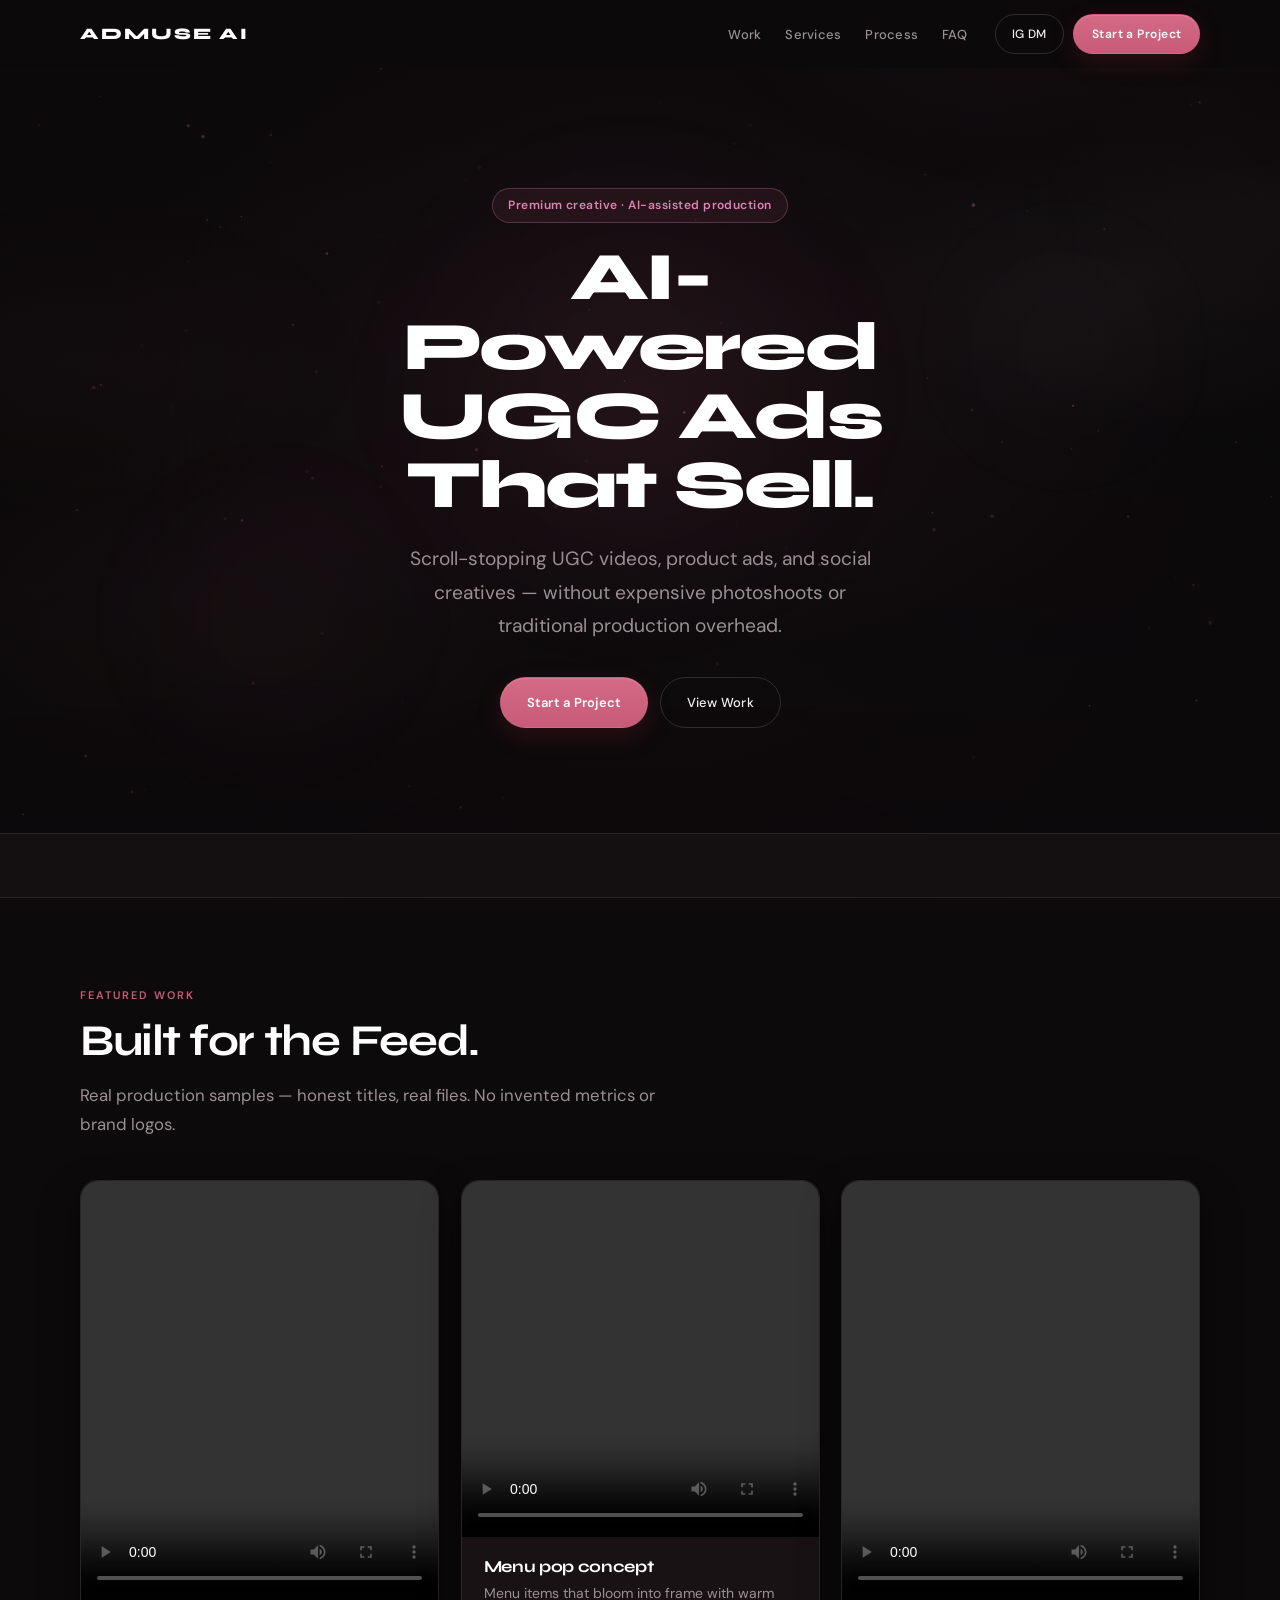
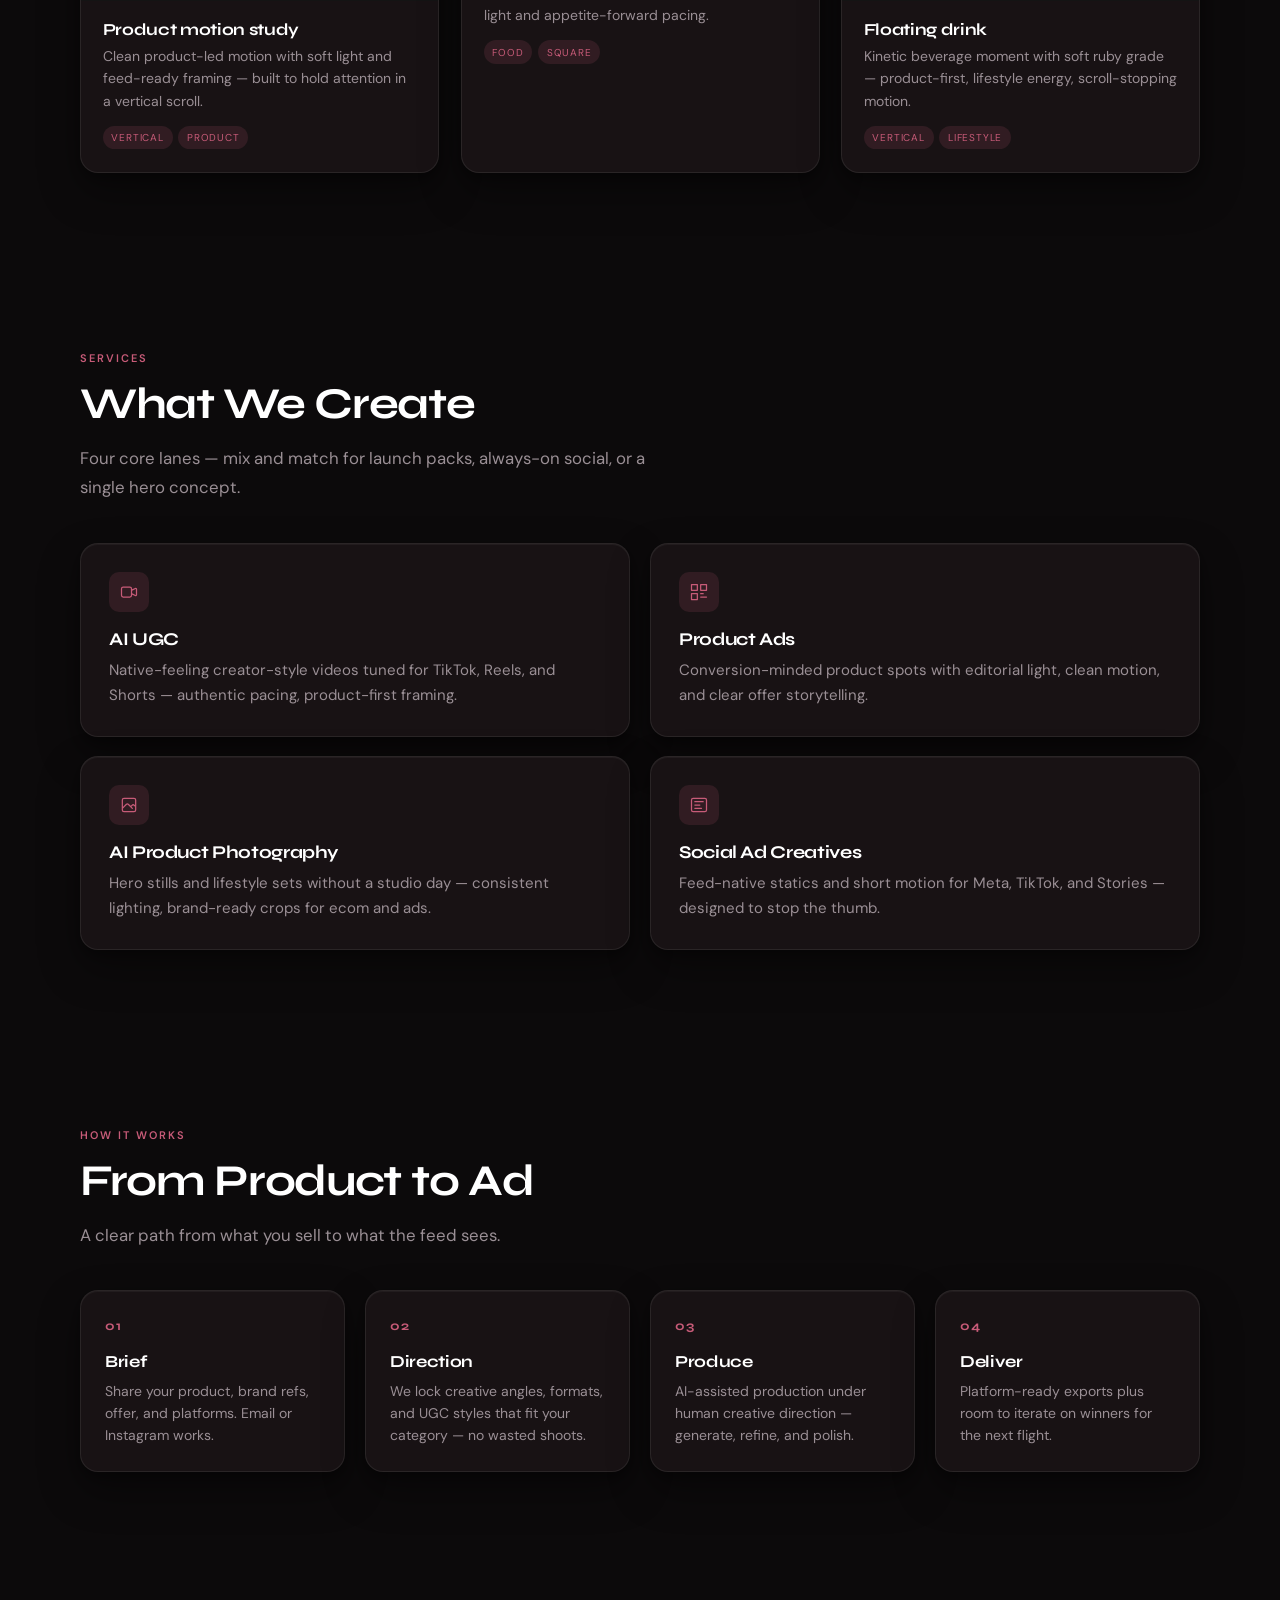
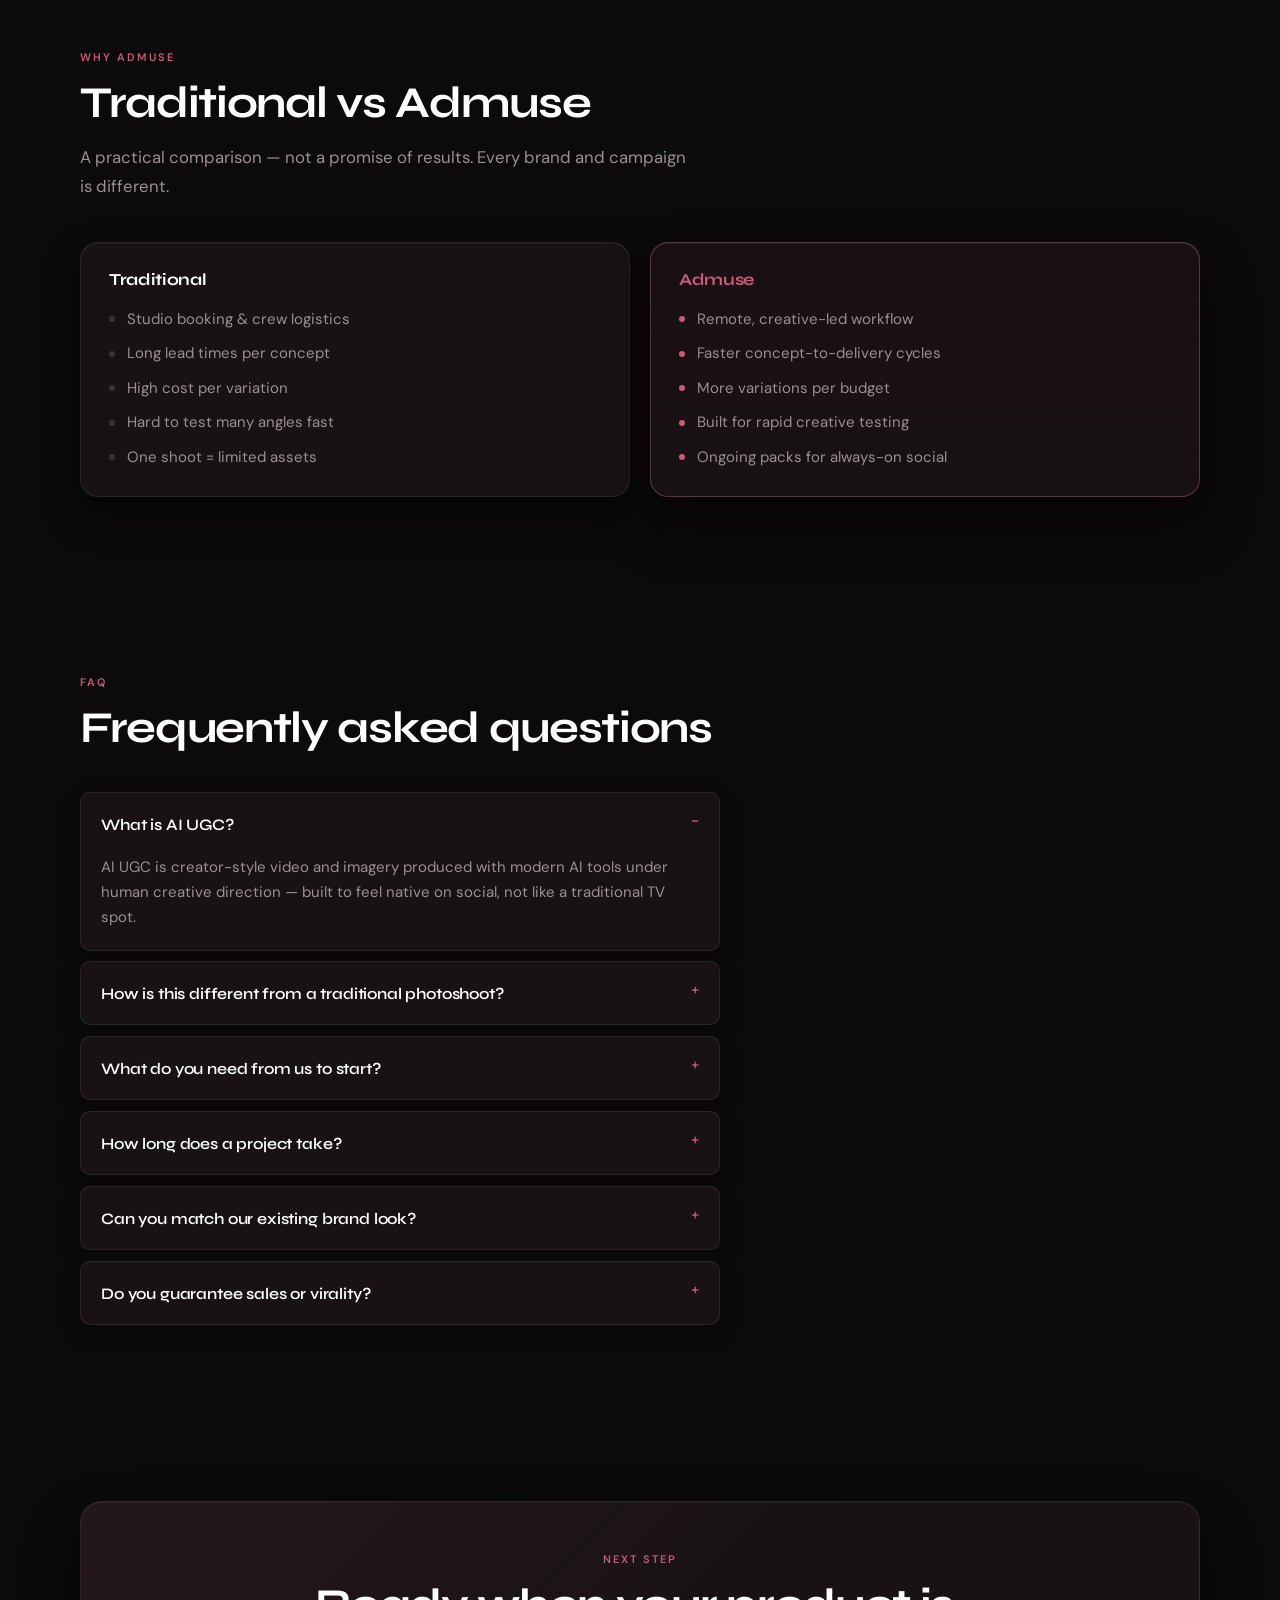
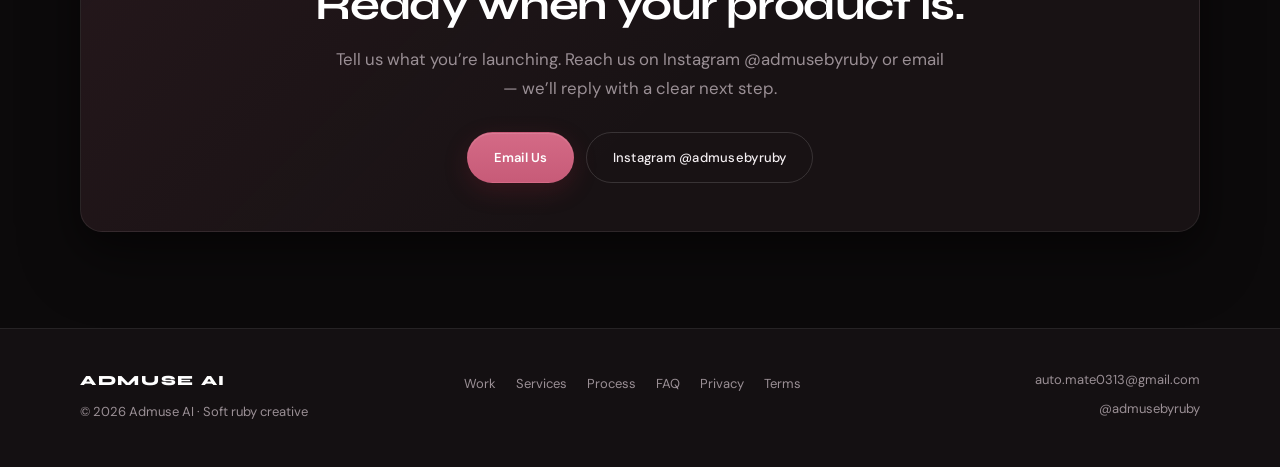
==== commit 033dad48: "Add files via upload" ====
--- a/index.html
+++ b/index.html
@@ -162,6 +162,7 @@
       </div>
     </footer>
 
+    <script src="vendor/anime.umd.min.js"></script>
     <script src="content.js"></script>
     <script src="main.js"></script>
   </body>
--- a/styles.css
+++ b/styles.css
@@ -1468,6 +1468,14 @@
   }
 }
 
+/* ── Anime.js takes over reveal motion when loaded ── */
+html.js-anime .reveal {
+  opacity: 1;
+  transform: none;
+  transition: none;
+  will-change: auto;
+}
+
 /* ── Scroll reveal ── */
 .reveal {
   opacity: 0;
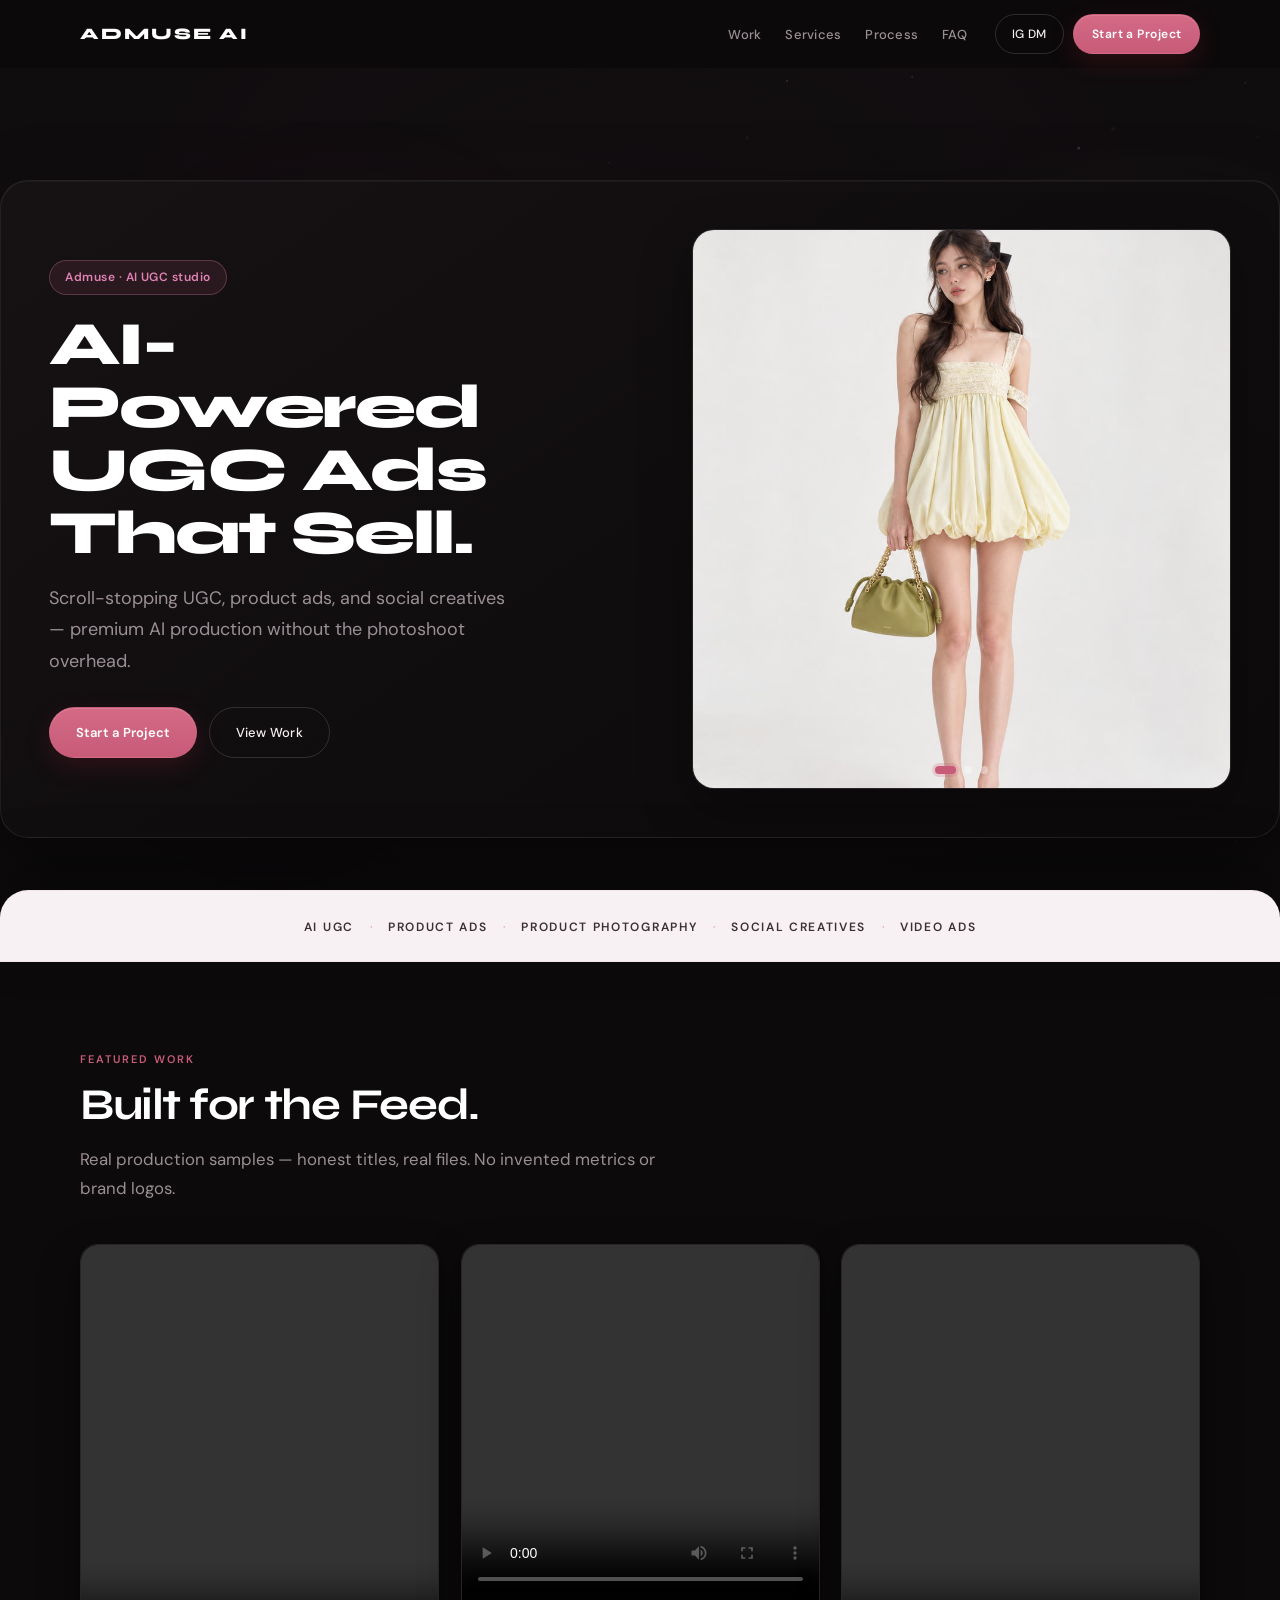
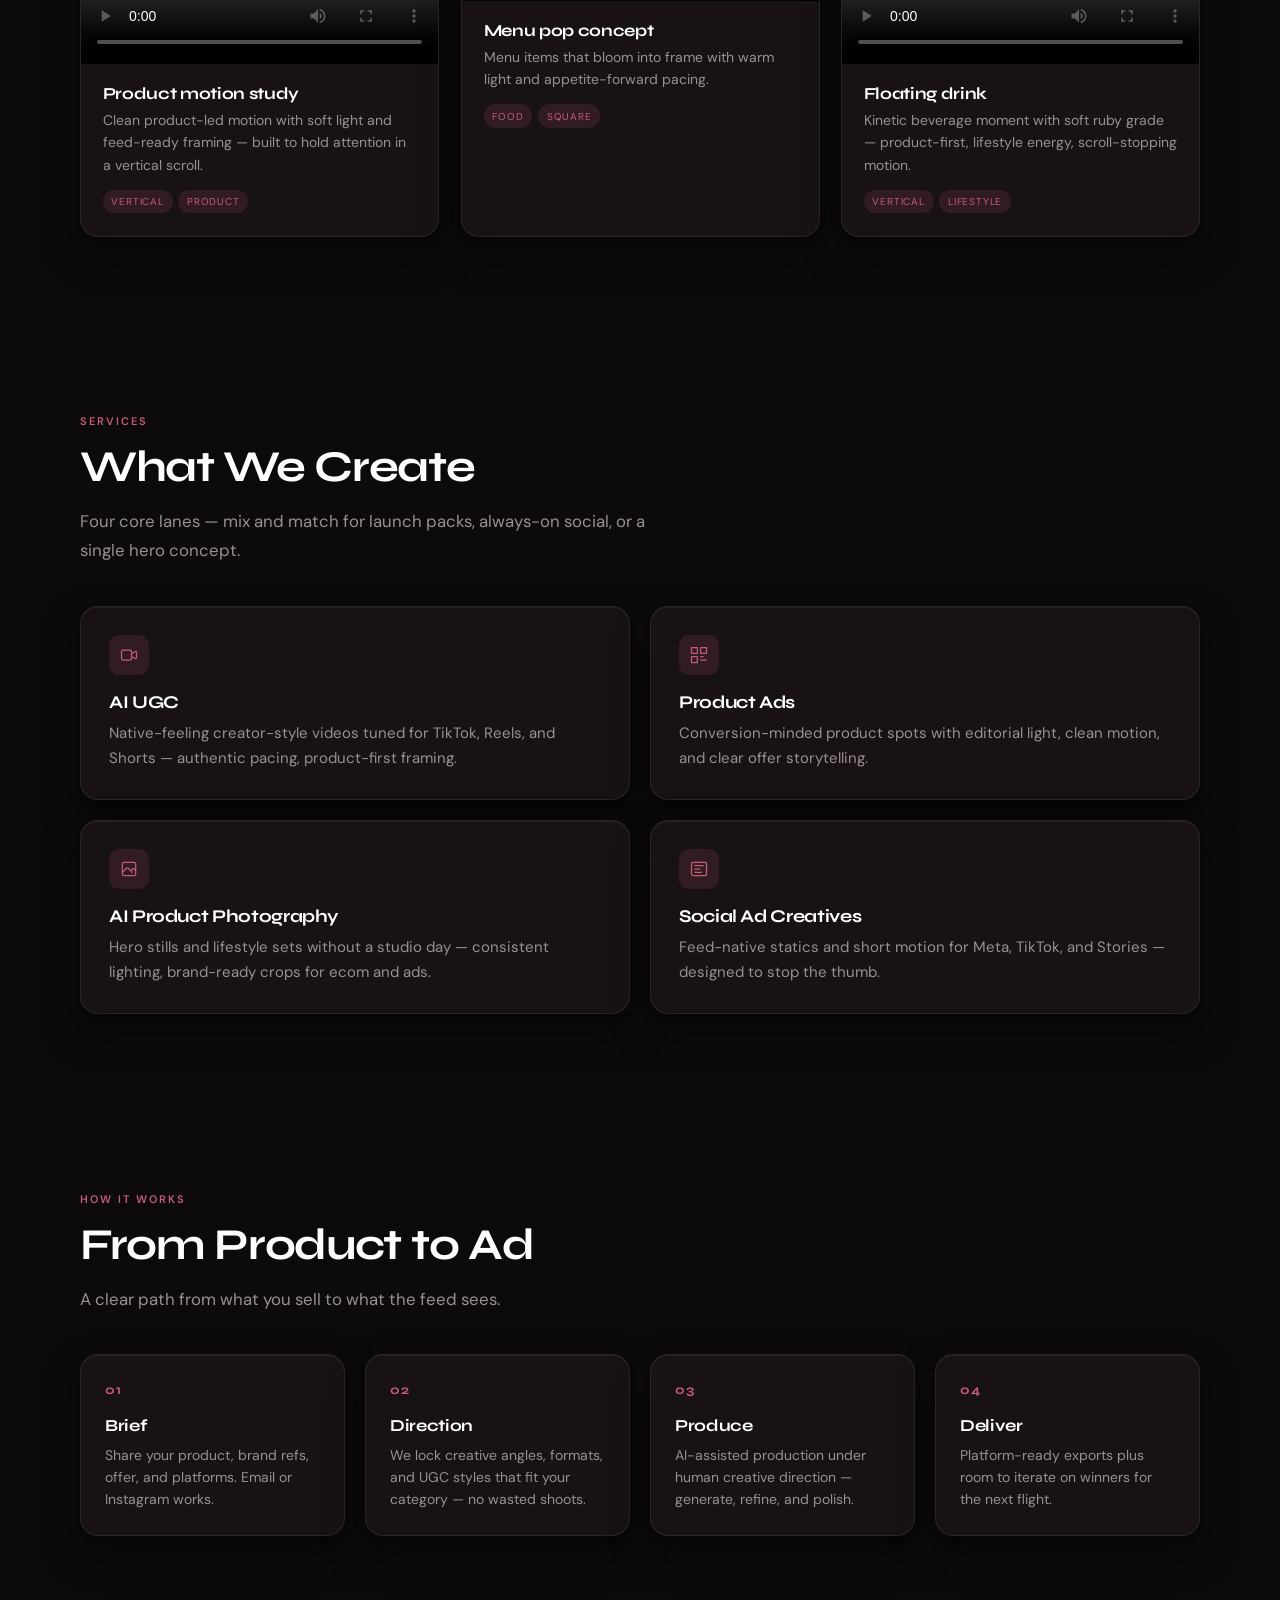
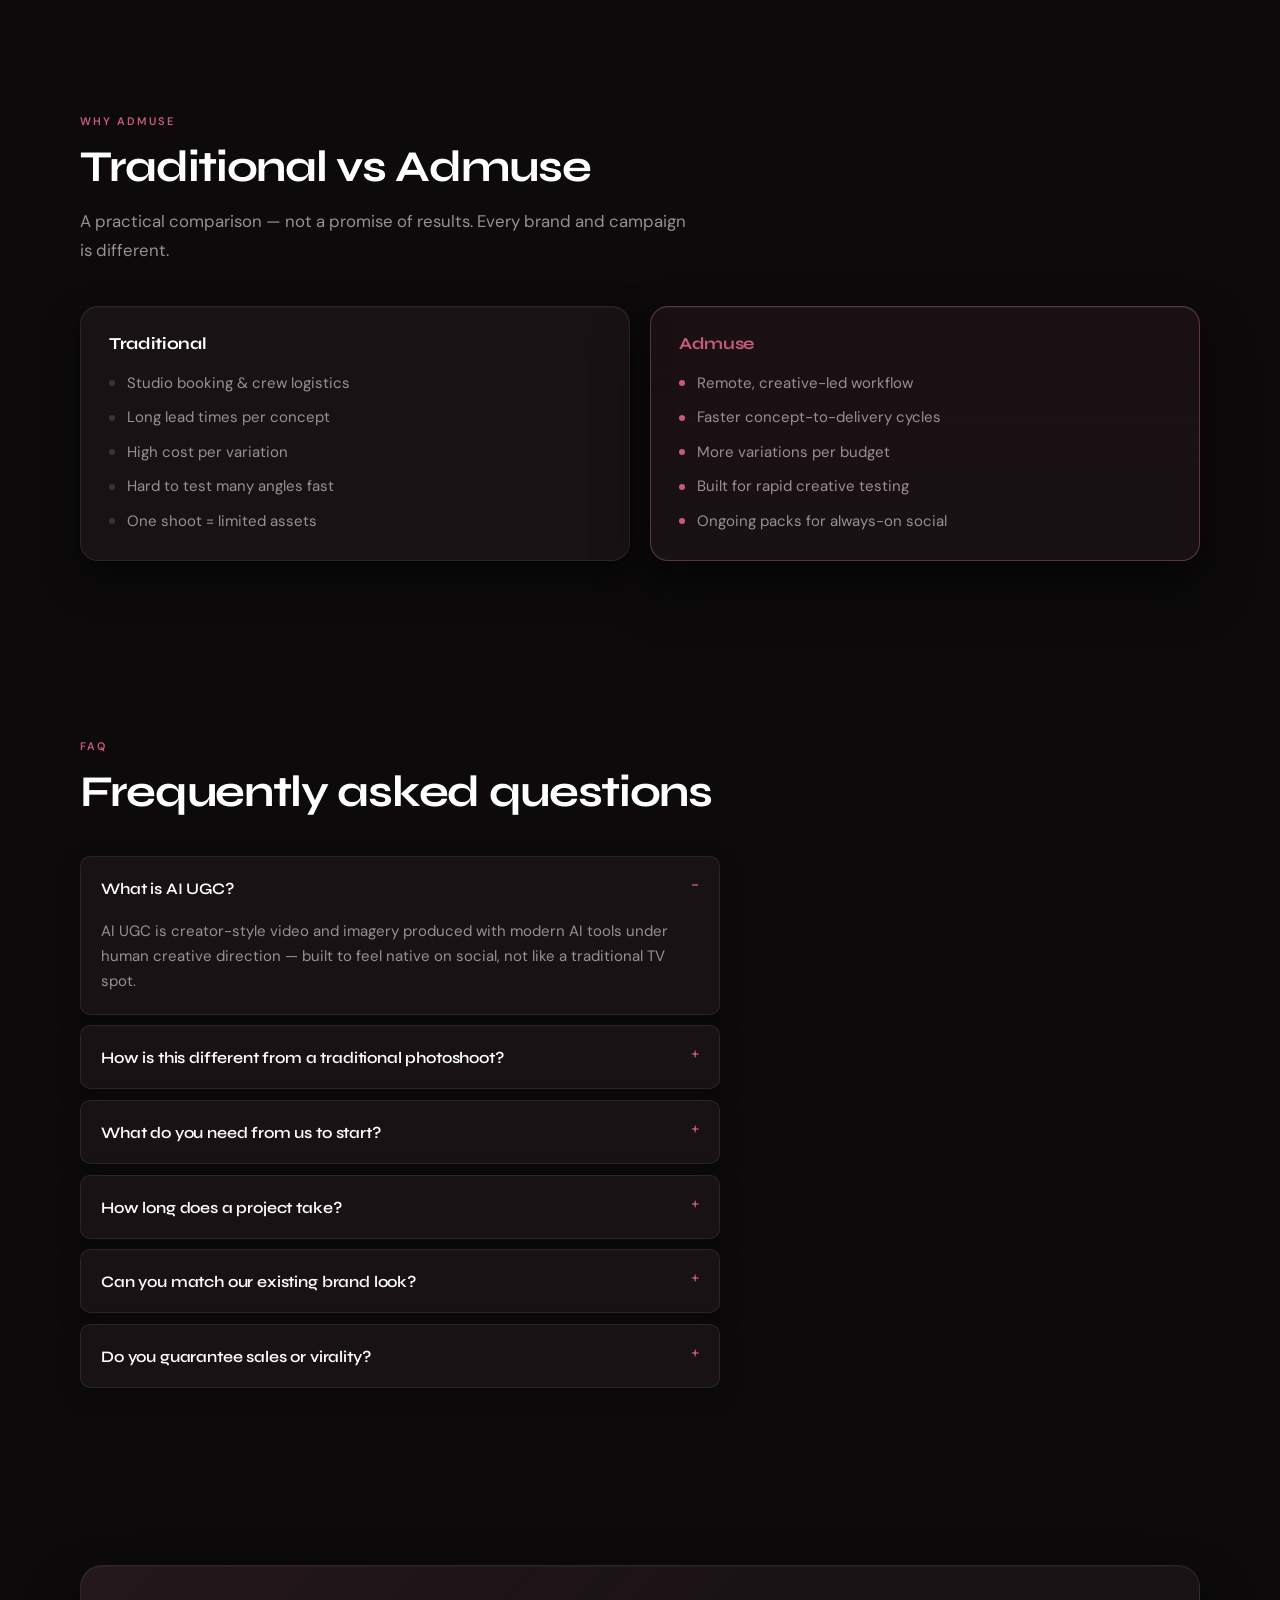
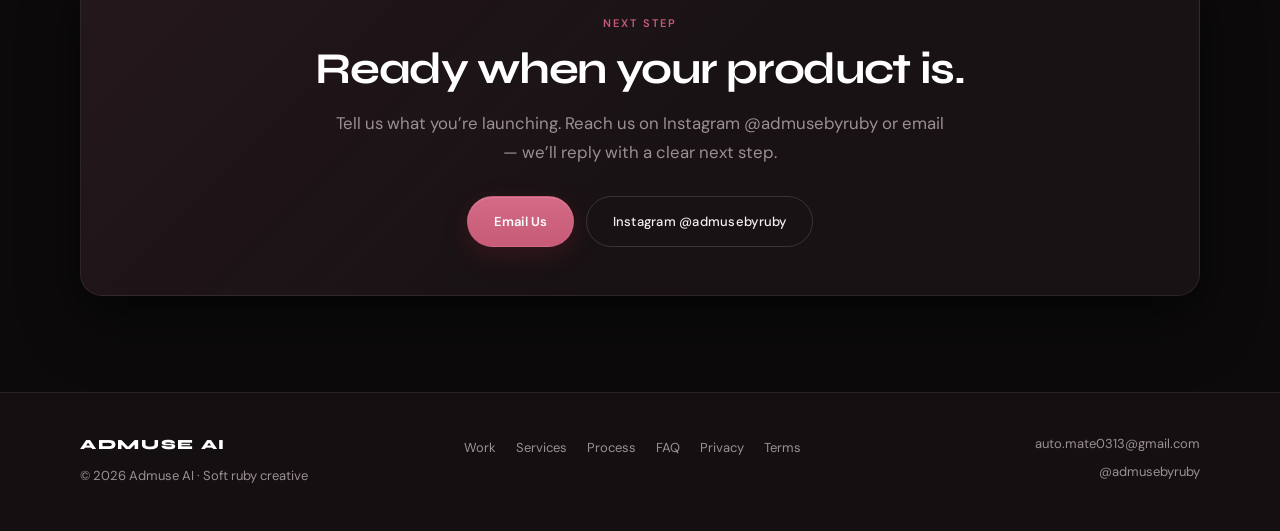
==== commit e092143f: "Add files via upload" ====
--- a/index.html
+++ b/index.html
@@ -55,8 +55,8 @@
     </header>
 
     <main id="main">
-      <!-- Hero -->
-      <section class="hero section" id="home" aria-labelledby="hero-title">
+      <!-- Hero — StyleHub-inspired dark split board -->
+      <section class="hero section hero-board" id="home" aria-labelledby="hero-title">
         <canvas class="hero-particles" aria-hidden="true"></canvas>
         <div class="hero-haze" aria-hidden="true">
           <span class="hero-haze-orb hero-haze-orb-a"></span>
@@ -64,18 +64,69 @@
           <span class="hero-haze-orb hero-haze-orb-c"></span>
         </div>
         <div class="shell hero-inner">
-          <div class="hero-copy">
-            <p class="hero-badge" data-bind="hero.badge"></p>
-            <p class="eyebrow hero-eyebrow" data-bind="hero.eyebrow" hidden></p>
-            <h1 id="hero-title" class="hero-title" data-bind="hero.headline"></h1>
-            <p class="lede" data-bind="hero.subhead"></p>
-            <div class="hero-actions" data-bind="hero.actions"></div>
+          <div class="hero-board-panel">
+            <div class="hero-copy">
+              <p class="hero-badge" data-bind="hero.badge"></p>
+              <p class="eyebrow hero-eyebrow" data-bind="hero.eyebrow" hidden></p>
+              <h1 id="hero-title" class="hero-title" data-bind="hero.headline"></h1>
+              <p class="lede" data-bind="hero.subhead"></p>
+              <div class="hero-actions" data-bind="hero.actions"></div>
+            </div>
+            <div class="hero-visual">
+              <div
+                class="hero-carousel"
+                data-hero-carousel
+                role="region"
+                aria-roledescription="carousel"
+                aria-label="Featured lookbook"
+              >
+                <div class="hero-carousel-viewport">
+                  <div class="hero-carousel-track">
+                    <figure class="hero-slide is-active" data-slide="0" aria-hidden="false">
+                      <img
+                        src="images/hero-slide-1.jpg"
+                        alt="AI UGC look — standing full-body in pale yellow dress with olive bag"
+                        width="900"
+                        height="1124"
+                        decoding="async"
+                        fetchpriority="high"
+                      />
+                    </figure>
+                    <figure class="hero-slide" data-slide="1" aria-hidden="true">
+                      <img
+                        src="images/hero-slide-2.jpg"
+                        alt="AI UGC look — close-up holding olive Loewe-style bag"
+                        width="900"
+                        height="1180"
+                        decoding="async"
+                        loading="lazy"
+                      />
+                    </figure>
+                    <figure class="hero-slide" data-slide="2" aria-hidden="true">
+                      <img
+                        src="images/hero-slide-3.jpg"
+                        alt="AI UGC look — seated floor portrait with olive bag"
+                        width="900"
+                        height="1124"
+                        decoding="async"
+                        loading="lazy"
+                      />
+                    </figure>
+                  </div>
+                </div>
+                <div class="hero-carousel-dots" role="tablist" aria-label="Carousel slides">
+                  <button type="button" class="hero-dot is-active" role="tab" aria-selected="true" aria-label="Slide 1" data-dot="0"></button>
+                  <button type="button" class="hero-dot" role="tab" aria-selected="false" aria-label="Slide 2" data-dot="1"></button>
+                  <button type="button" class="hero-dot" role="tab" aria-selected="false" aria-label="Slide 3" data-dot="2"></button>
+                </div>
+              </div>
+            </div>
           </div>
         </div>
       </section>
 
-      <!-- Value strip -->
-      <section class="value-strip" aria-label="Capabilities">
+      <!-- Soft sheet overlapping under hero -->
+      <section class="value-strip content-sheet" aria-label="Capabilities">
         <div class="shell value-strip-inner" data-bind="valueStrip"></div>
       </section>
 
--- a/styles.css
+++ b/styles.css
@@ -541,13 +541,22 @@
 /* ── Hero — typography + atmospheric light field (no device) ── */
 .hero {
   position: relative;
-  padding-top: clamp(4.5rem, 12vw, 7.5rem);
-  padding-bottom: clamp(4rem, 10vw, 6.5rem);
+  padding-top: clamp(5.5rem, 10vw, 7rem);
+  padding-bottom: clamp(3.5rem, 8vw, 5.5rem);
   overflow: hidden;
   isolation: isolate;
-  min-height: min(78vh, 720px);
+  min-height: min(82vh, 760px);
   display: flex;
   align-items: center;
+  background: #0c0a0b;
+}
+
+.hero-board {
+  /* charcoal stage for the split board */
+  background:
+    radial-gradient(ellipse 55% 50% at 18% 45%, rgba(199, 91, 120, 0.08), transparent 60%),
+    radial-gradient(ellipse 40% 40% at 88% 30%, rgba(232, 237, 242, 0.04), transparent 55%),
+    #100d0f;
 }
 
 .hero-particles {
@@ -557,7 +566,7 @@
   height: 100%;
   pointer-events: none;
   z-index: 0;
-  opacity: 0.9;
+  opacity: 0.55;
 }
 
 /* Soft ruby light field behind copy */
@@ -574,10 +583,10 @@
   position: absolute;
   inset: 0;
   background:
-    radial-gradient(ellipse 70% 55% at 50% 42%, rgba(199, 91, 120, 0.05), transparent 64%),
-    radial-gradient(ellipse 45% 40% at 18% 70%, rgba(199, 91, 120, 0.04), transparent 58%),
-    radial-gradient(ellipse 40% 35% at 88% 28%, rgba(232, 237, 242, 0.035), transparent 55%),
-    linear-gradient(180deg, rgba(12, 10, 11, 0) 0%, rgba(12, 10, 11, 0.35) 100%);
+    radial-gradient(ellipse 70% 55% at 28% 42%, rgba(199, 91, 120, 0.07), transparent 64%),
+    radial-gradient(ellipse 45% 40% at 12% 70%, rgba(199, 91, 120, 0.05), transparent 58%),
+    radial-gradient(ellipse 40% 35% at 92% 28%, rgba(232, 237, 242, 0.03), transparent 55%),
+    linear-gradient(180deg, rgba(12, 10, 11, 0) 0%, rgba(12, 10, 11, 0.45) 100%);
 }
 
 .hero-haze-orb {
@@ -592,9 +601,9 @@
   width: min(520px, 70vw);
   height: min(520px, 70vw);
   top: 8%;
-  left: 50%;
+  left: 28%;
   transform: translateX(-52%);
-  background: radial-gradient(circle, rgba(199, 91, 120, 0.11) 0%, transparent 70%);
+  background: radial-gradient(circle, rgba(199, 91, 120, 0.12) 0%, transparent 70%);
 }
 
 .hero-haze-orb-b {
@@ -602,7 +611,7 @@
   height: min(340px, 50vw);
   bottom: 6%;
   left: 8%;
-  background: radial-gradient(circle, rgba(224, 130, 180, 0.06) 0%, transparent 72%);
+  background: radial-gradient(circle, rgba(224, 130, 180, 0.07) 0%, transparent 72%);
 }
 
 .hero-haze-orb-c {
@@ -610,7 +619,7 @@
   height: min(280px, 42vw);
   top: 18%;
   right: 6%;
-  background: radial-gradient(circle, rgba(232, 237, 242, 0.06) 0%, transparent 70%);
+  background: radial-gradient(circle, rgba(232, 237, 242, 0.05) 0%, transparent 70%);
 }
 
 @media (prefers-reduced-motion: no-preference) {
@@ -647,29 +656,48 @@
   display: block;
 }
 
+/* Split board shell */
+.hero-board-panel {
+  display: grid;
+  grid-template-columns: minmax(0, 1.05fr) minmax(0, 0.95fr);
+  gap: clamp(1.5rem, 4vw, 3rem);
+  align-items: center;
+  background: linear-gradient(145deg, #161214 0%, #100d0f 55%, #0e0b0c 100%);
+  border: 1px solid rgba(255, 255, 255, 0.08);
+  border-radius: 28px;
+  padding: clamp(1.75rem, 4vw, 3rem);
+  box-shadow:
+    0 30px 80px rgba(0, 0, 0, 0.45),
+    inset 0 1px 0 rgba(255, 255, 255, 0.04);
+  overflow: hidden;
+  min-height: min(62vh, 560px);
+}
+
 .hero-copy {
-  max-width: 38rem;
-  margin: 0 auto;
-  text-align: center;
+  max-width: 34rem;
+  margin: 0;
+  text-align: left;
+  position: relative;
+  z-index: 2;
 }
 
 .hero-title {
-  font-size: clamp(2.6rem, 6.2vw, 4.25rem);
+  font-size: clamp(2.35rem, 5.2vw, 3.85rem);
   font-weight: 800;
   line-height: 1.02;
   letter-spacing: -0.035em;
-  margin-bottom: 1.35rem;
-  max-width: none;
+  margin-bottom: 1.15rem;
+  max-width: 12ch;
   color: #fff;
   text-wrap: balance;
 }
 
 .hero-copy .lede {
-  margin-left: auto;
-  margin-right: auto;
-  max-width: 36ch;
-  margin-bottom: 2.15rem;
-  font-size: clamp(1.05rem, 1.8vw, 1.2rem);
+  margin-left: 0;
+  margin-right: 0;
+  max-width: 38ch;
+  margin-bottom: 1.85rem;
+  font-size: clamp(1rem, 1.6vw, 1.125rem);
   color: var(--muted);
 }
 
@@ -682,16 +710,119 @@
   display: flex;
   flex-wrap: wrap;
   gap: 0.75rem;
+  justify-content: flex-start;
+}
+
+/* Right: lookbook carousel */
+.hero-visual {
+  position: relative;
+  min-width: 0;
+}
+
+.hero-carousel {
+  position: relative;
+  border-radius: 22px;
+  overflow: hidden;
+  background: #1a1518;
+  border: 1px solid rgba(255, 255, 255, 0.06);
+  aspect-ratio: 4 / 5;
+  max-height: min(560px, 68vh);
+  margin-inline: auto;
+  width: 100%;
+  box-shadow: 0 18px 50px rgba(0, 0, 0, 0.35);
+}
+
+.hero-carousel-viewport {
+  position: absolute;
+  inset: 0;
+  overflow: hidden;
+}
+
+.hero-carousel-track {
+  position: relative;
+  width: 100%;
+  height: 100%;
+}
+
+.hero-slide {
+  position: absolute;
+  inset: 0;
+  margin: 0;
+  opacity: 0;
+  visibility: hidden;
+  transition: opacity 0.7s ease, visibility 0.7s ease;
+  z-index: 1;
+}
+
+.hero-slide.is-active {
+  opacity: 1;
+  visibility: visible;
+  z-index: 2;
+}
+
+.hero-slide img {
+  display: block;
+  width: 100%;
+  height: 100%;
+  object-fit: cover;
+  object-position: center 18%;
+  user-select: none;
+  pointer-events: none;
+}
+
+.hero-carousel-dots {
+  position: absolute;
+  left: 0;
+  right: 0;
+  bottom: 0.85rem;
+  z-index: 5;
+  display: flex;
   justify-content: center;
-}
-
-/* ── Value strip ── */
-.value-strip {
+  gap: 0.45rem;
+  pointer-events: none;
+}
+
+.hero-dot {
+  pointer-events: auto;
+  width: 0.55rem;
+  height: 0.55rem;
+  padding: 0;
+  border: 0;
+  border-radius: 999px;
+  background: rgba(255, 255, 255, 0.38);
+  cursor: pointer;
+  transition: transform 0.2s ease, background 0.2s ease, width 0.2s ease;
+}
+
+.hero-dot.is-active {
+  background: var(--accent);
+  width: 1.35rem;
+  box-shadow: 0 0 0 3px rgba(199, 91, 120, 0.22);
+}
+
+.hero-dot:focus-visible {
+  outline: 2px solid var(--accent-soft);
+  outline-offset: 3px;
+}
+
+@media (prefers-reduced-motion: reduce) {
+  .hero-slide {
+    transition: none;
+  }
+}
+
+/* ── Value strip / soft white content sheet under hero ── */
+.value-strip,
+.content-sheet {
   position: relative;
   z-index: 10;
-  border-block: 1px solid var(--border);
-  background: var(--bg-elevated);
-  padding: 1.1rem 0;
+  border-block: 1px solid rgba(199, 91, 120, 0.08);
+  background: #f7f1f3;
+  padding: 1.35rem 0 1.25rem;
+  margin-top: -2.25rem;
+  border-radius: 28px 28px 0 0;
+  box-shadow: 0 -24px 60px rgba(0, 0, 0, 0.28);
+  color: #2a2226;
 }
 
 .value-strip-inner {
@@ -707,14 +838,19 @@
   font-weight: 600;
   letter-spacing: 0.14em;
   text-transform: uppercase;
-  color: var(--text);
+  color: #3a3035;
   padding: 0.25rem 0.65rem;
 }
 
 .value-sep {
   color: var(--accent);
-  opacity: 0.5;
+  opacity: 0.7;
   font-size: 0.75rem;
+}
+
+/* Work resumes dark below the light sheet bridge */
+.work.section {
+  border-top: 0;
 }
 
 /* ── Intro ── */
@@ -1336,12 +1472,36 @@
 @media (max-width: 960px) {
   .hero {
     min-height: auto;
-    padding-top: 3.75rem;
-    padding-bottom: 3.5rem;
+    padding-top: 4.25rem;
+    padding-bottom: 3.25rem;
+  }
+
+  .hero-board-panel {
+    grid-template-columns: 1fr;
+    gap: 1.75rem;
+    min-height: 0;
+    padding: 1.5rem;
+  }
+
+  .hero-copy {
+    max-width: none;
+    text-align: left;
   }
 
   .hero-title {
-    font-size: clamp(2.25rem, 8vw, 3.25rem);
+    font-size: clamp(2.2rem, 8vw, 3.1rem);
+    max-width: none;
+  }
+
+  .hero-carousel {
+    max-height: min(480px, 58vh);
+    aspect-ratio: 3 / 4;
+  }
+
+  .content-sheet,
+  .value-strip {
+    margin-top: -1.5rem;
+    border-radius: 22px 22px 0 0;
   }
 
   .process-grid,
@@ -1666,11 +1826,11 @@
   display: inline-flex;
   align-items: center;
   gap: 0.5rem;
-  margin: 0 auto 1.25rem;
+  margin: 0 0 1.15rem;
   padding: 0.4rem 0.95rem;
   border-radius: 999px;
   border: 1px solid rgba(224, 130, 180, 0.28);
-  background: rgba(199, 91, 120, 0.1);
+  background: rgba(199, 91, 120, 0.12);
   color: var(--accent-soft);
   font-size: 0.75rem;
   font-weight: 600;
@@ -1713,6 +1873,22 @@
   }
 }
 
+
+@media (max-width: 720px) {
+  .hero-board-panel {
+    border-radius: 20px;
+    padding: 1.25rem;
+  }
+
+  .hero-actions {
+    justify-content: flex-start;
+  }
+
+  .hero-carousel {
+    border-radius: 16px;
+  }
+}
+
 /* Soft ruby Stitch polish */
 
 .footer-brand { min-width: 0; }
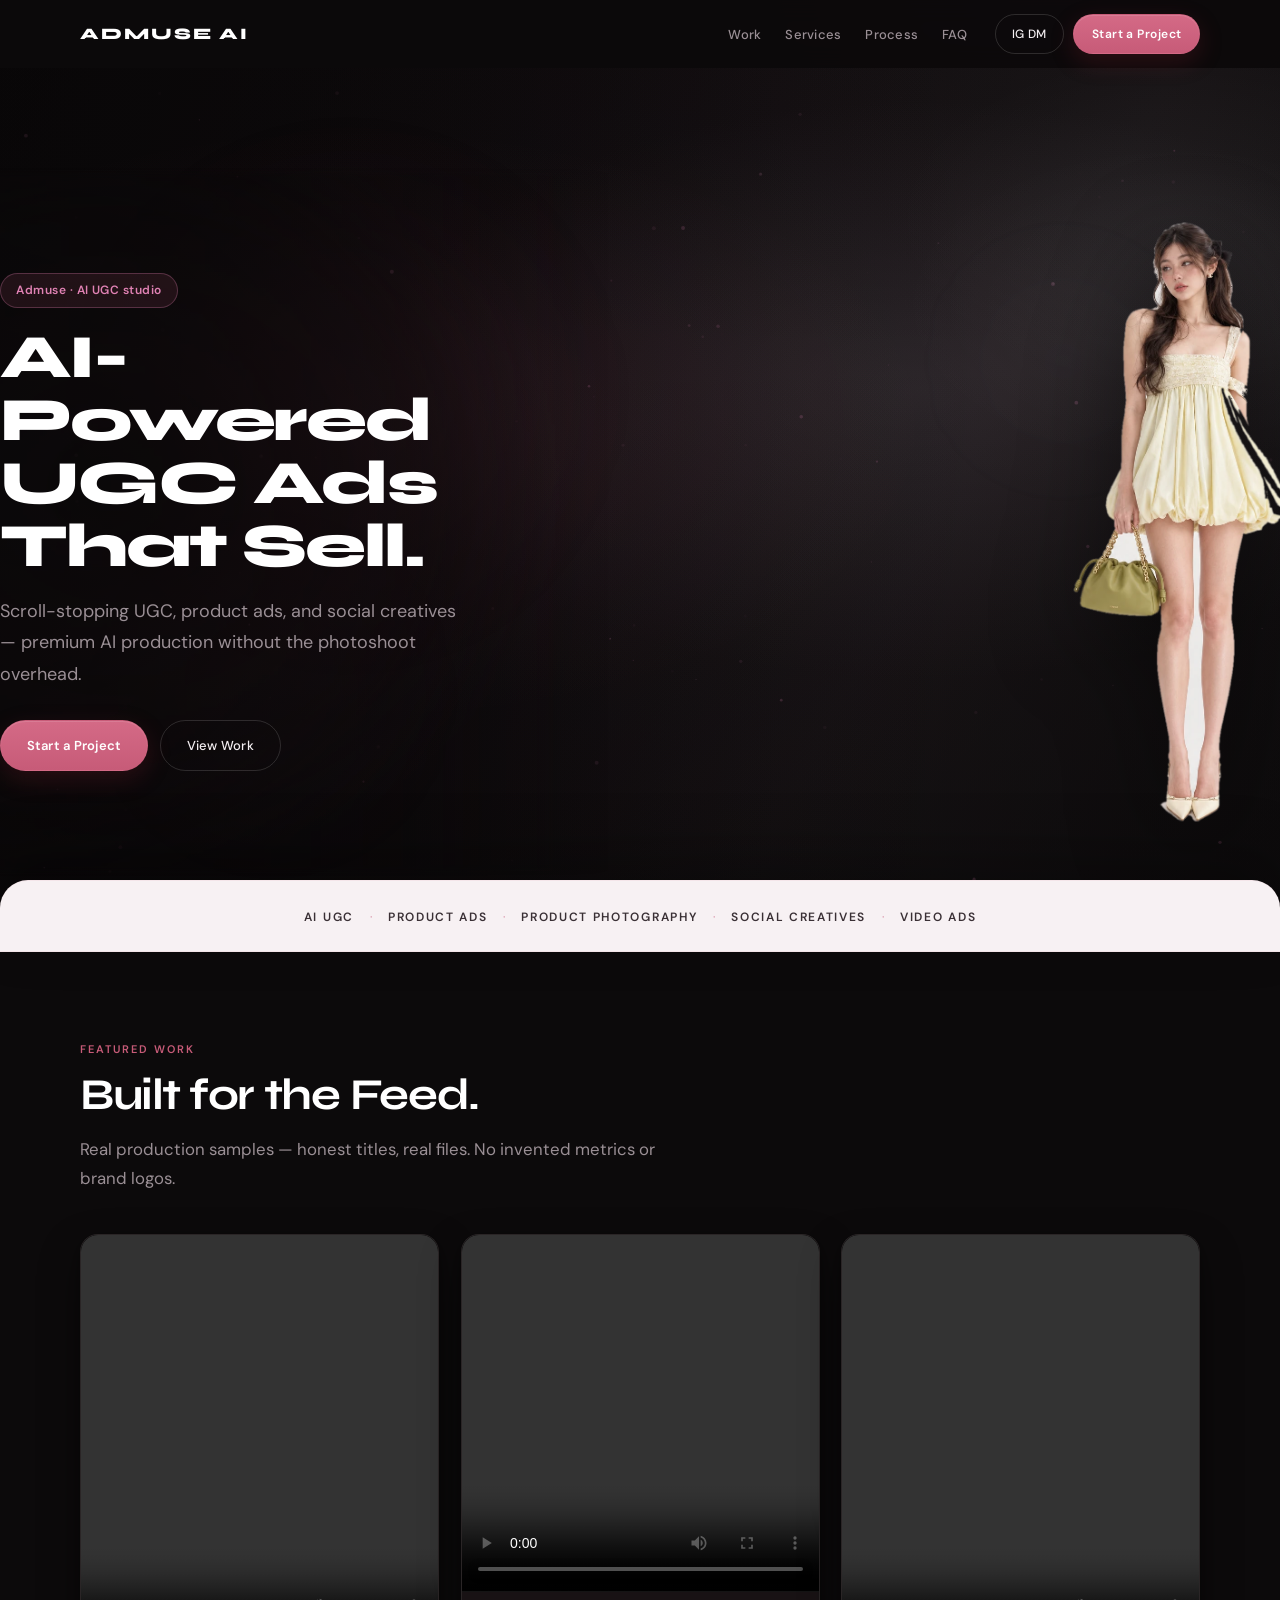
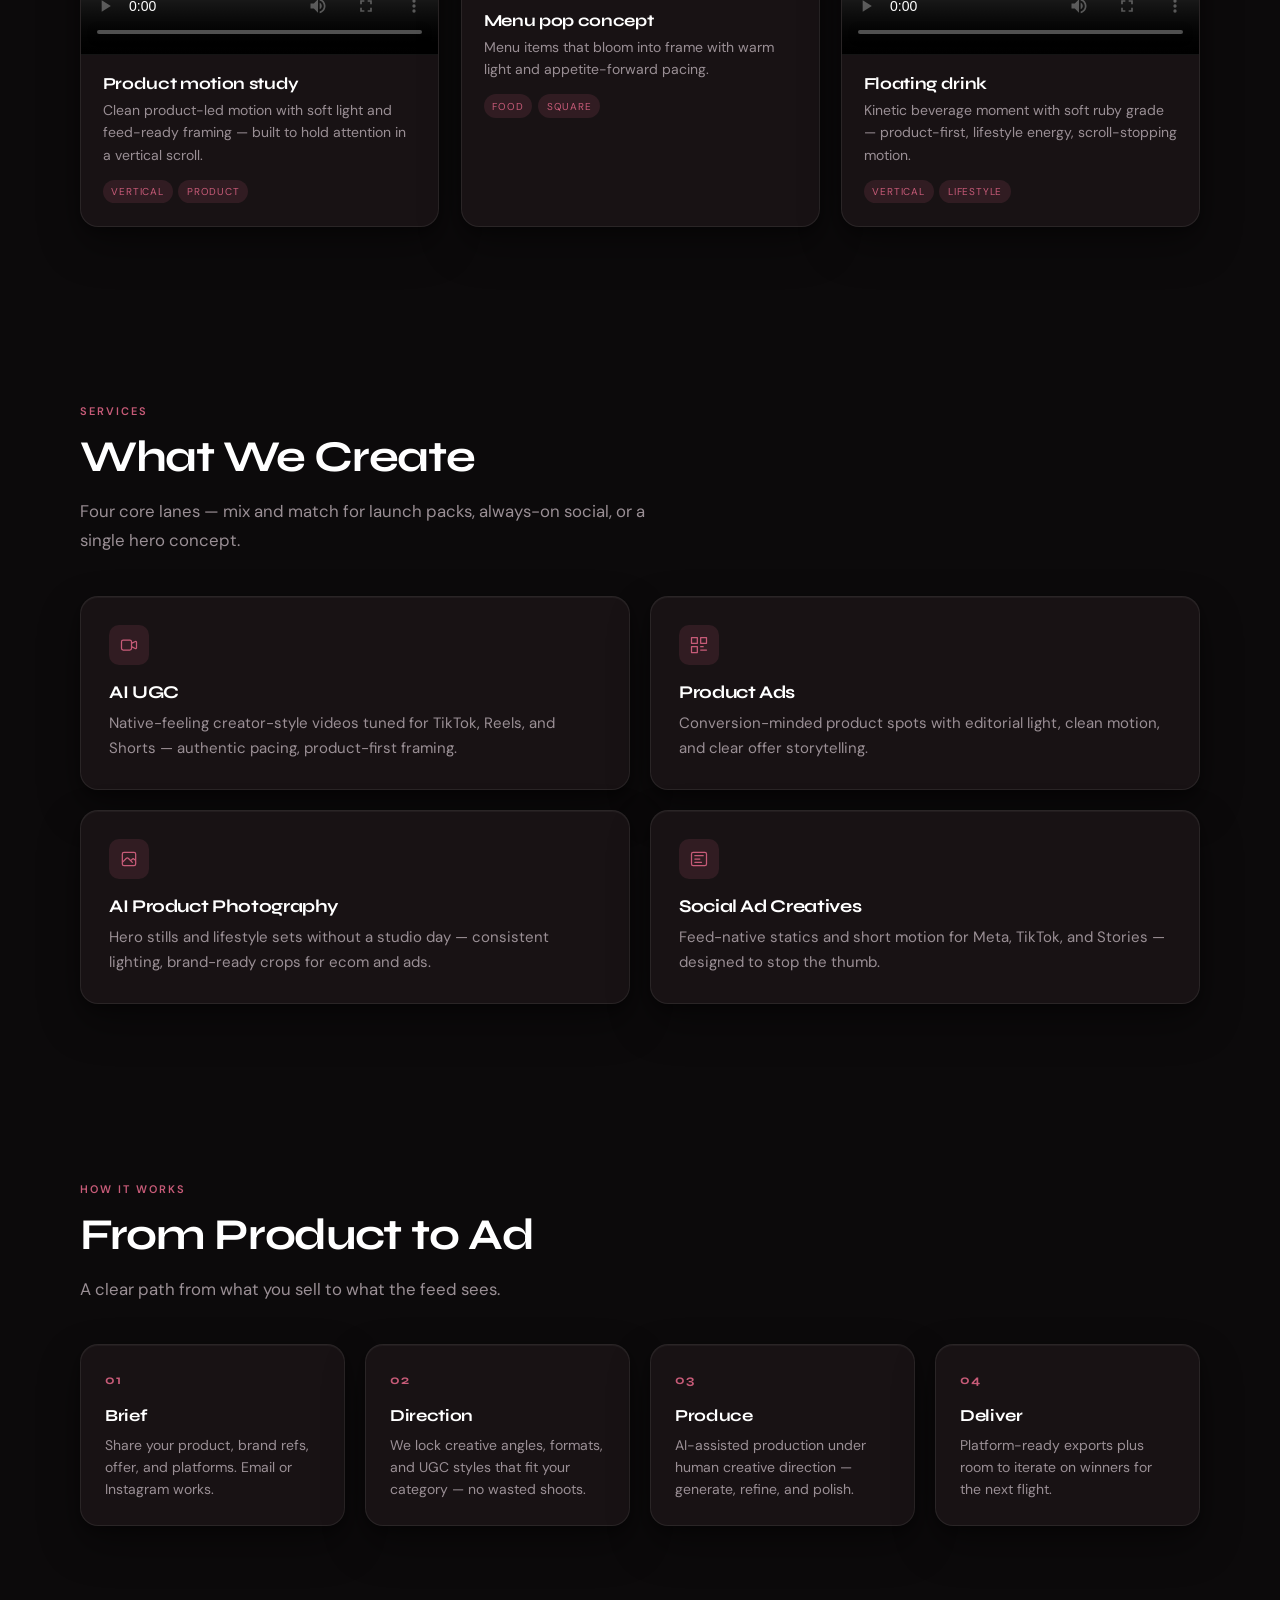
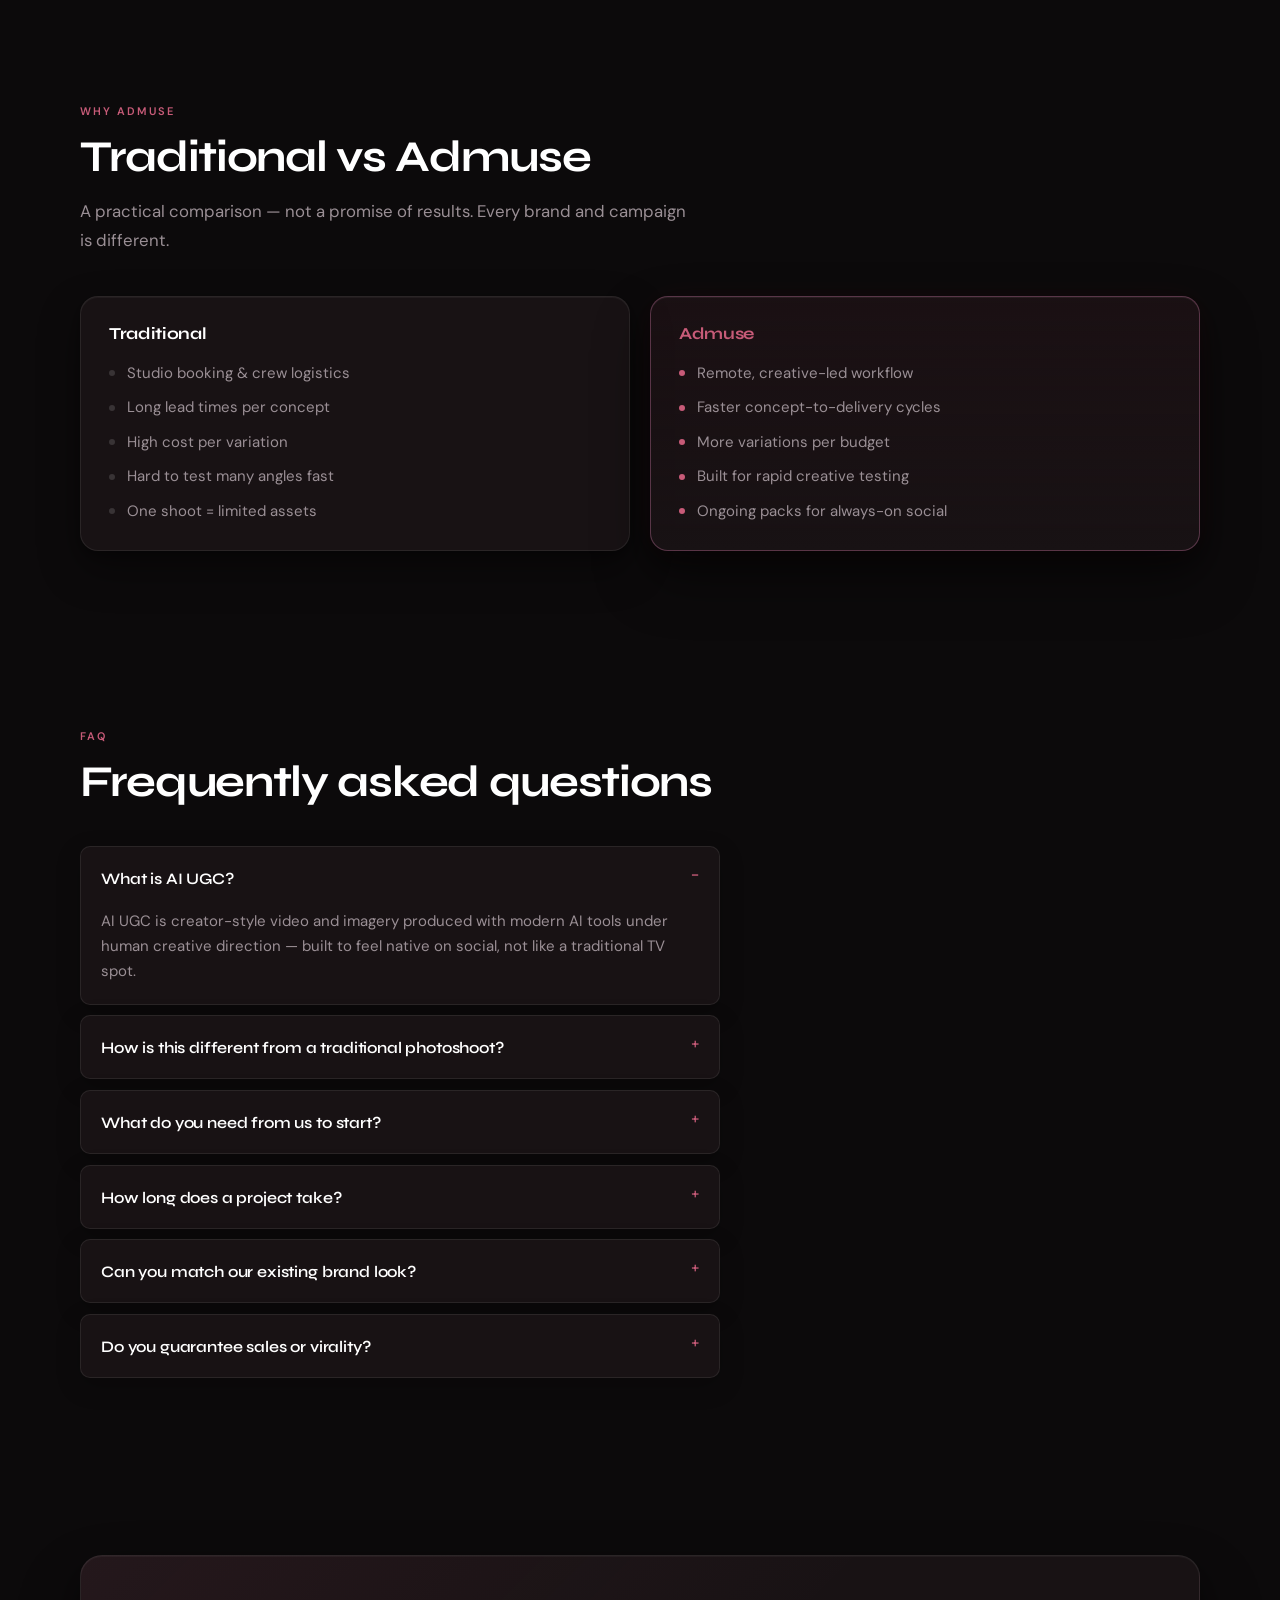
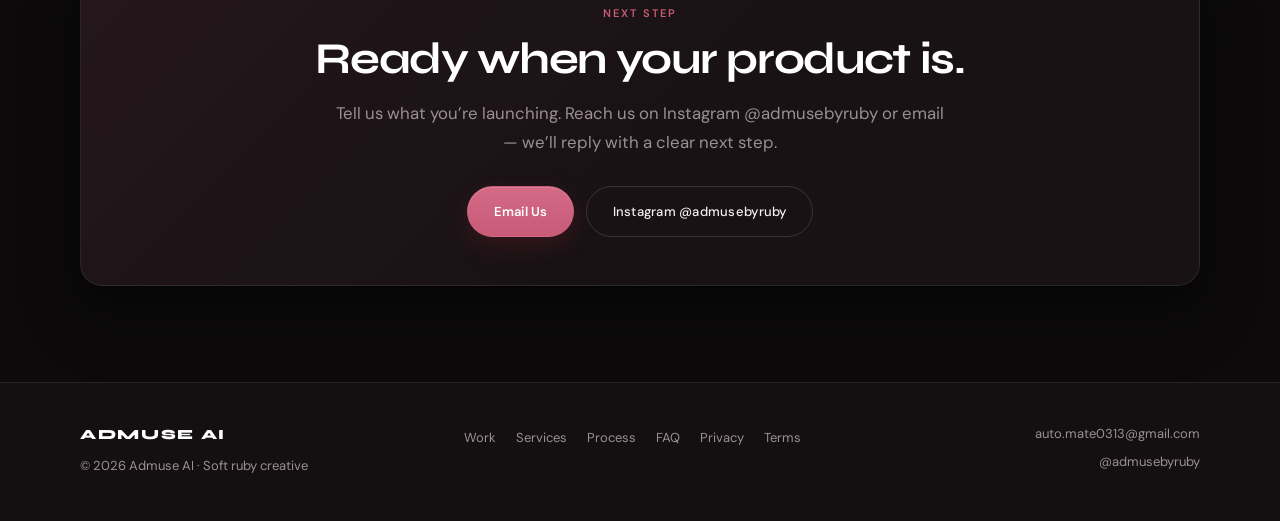
==== commit 6d5bd587: "Add files via upload" ====
--- a/index.html
+++ b/index.html
@@ -55,13 +55,15 @@
     </header>
 
     <main id="main">
-      <!-- Hero — StyleHub-inspired dark split board -->
+      <!-- Hero — StyleHub-inspired layered board (text left + figure overlay) -->
       <section class="hero section hero-board" id="home" aria-labelledby="hero-title">
-        <canvas class="hero-particles" aria-hidden="true"></canvas>
-        <div class="hero-haze" aria-hidden="true">
-          <span class="hero-haze-orb hero-haze-orb-a"></span>
-          <span class="hero-haze-orb hero-haze-orb-b"></span>
-          <span class="hero-haze-orb hero-haze-orb-c"></span>
+        <div class="hero-wallpaper" aria-hidden="true">
+          <canvas class="hero-particles" aria-hidden="true"></canvas>
+          <div class="hero-haze">
+            <span class="hero-haze-orb hero-haze-orb-a"></span>
+            <span class="hero-haze-orb hero-haze-orb-b"></span>
+            <span class="hero-haze-orb hero-haze-orb-c"></span>
+          </div>
         </div>
         <div class="shell hero-inner">
           <div class="hero-board-panel">
@@ -72,55 +74,16 @@
               <p class="lede" data-bind="hero.subhead"></p>
               <div class="hero-actions" data-bind="hero.actions"></div>
             </div>
-            <div class="hero-visual">
-              <div
-                class="hero-carousel"
-                data-hero-carousel
-                role="region"
-                aria-roledescription="carousel"
-                aria-label="Featured lookbook"
-              >
-                <div class="hero-carousel-viewport">
-                  <div class="hero-carousel-track">
-                    <figure class="hero-slide is-active" data-slide="0" aria-hidden="false">
-                      <img
-                        src="images/hero-slide-1.jpg"
-                        alt="AI UGC look — standing full-body in pale yellow dress with olive bag"
-                        width="900"
-                        height="1124"
-                        decoding="async"
-                        fetchpriority="high"
-                      />
-                    </figure>
-                    <figure class="hero-slide" data-slide="1" aria-hidden="true">
-                      <img
-                        src="images/hero-slide-2.jpg"
-                        alt="AI UGC look — close-up holding olive Loewe-style bag"
-                        width="900"
-                        height="1180"
-                        decoding="async"
-                        loading="lazy"
-                      />
-                    </figure>
-                    <figure class="hero-slide" data-slide="2" aria-hidden="true">
-                      <img
-                        src="images/hero-slide-3.jpg"
-                        alt="AI UGC look — seated floor portrait with olive bag"
-                        width="900"
-                        height="1124"
-                        decoding="async"
-                        loading="lazy"
-                      />
-                    </figure>
-                  </div>
-                </div>
-                <div class="hero-carousel-dots" role="tablist" aria-label="Carousel slides">
-                  <button type="button" class="hero-dot is-active" role="tab" aria-selected="true" aria-label="Slide 1" data-dot="0"></button>
-                  <button type="button" class="hero-dot" role="tab" aria-selected="false" aria-label="Slide 2" data-dot="1"></button>
-                  <button type="button" class="hero-dot" role="tab" aria-selected="false" aria-label="Slide 3" data-dot="2"></button>
-                </div>
-              </div>
-            </div>
+            <figure class="hero-figure">
+              <img
+                src="images/hero-figure.webp"
+                alt="AI UGC look — standing full-body in pale yellow dress with olive bag"
+                width="495"
+                height="1345"
+                decoding="async"
+                fetchpriority="high"
+              />
+            </figure>
           </div>
         </div>
       </section>
--- a/styles.css
+++ b/styles.css
@@ -538,25 +538,45 @@
   }
 }
 
-/* ── Hero — typography + atmospheric light field (no device) ── */
+/* ── Hero — StyleHub layered board (wallpaper + copy + figure) ── */
 .hero {
   position: relative;
-  padding-top: clamp(5.5rem, 10vw, 7rem);
-  padding-bottom: clamp(3.5rem, 8vw, 5.5rem);
+  padding-top: clamp(5.25rem, 9vw, 6.5rem);
+  padding-bottom: clamp(2.75rem, 6vw, 4.5rem);
   overflow: hidden;
   isolation: isolate;
-  min-height: min(82vh, 760px);
+  min-height: min(88vh, 820px);
   display: flex;
-  align-items: center;
+  align-items: stretch;
   background: #0c0a0b;
 }
 
 .hero-board {
-  /* charcoal stage for the split board */
+  background: transparent;
+}
+
+/* Atmospheric wallpaper / architectural depth */
+.hero-wallpaper {
+  position: absolute;
+  inset: 0;
+  z-index: 0;
+  pointer-events: none;
+  overflow: hidden;
   background:
-    radial-gradient(ellipse 55% 50% at 18% 45%, rgba(199, 91, 120, 0.08), transparent 60%),
-    radial-gradient(ellipse 40% 40% at 88% 30%, rgba(232, 237, 242, 0.04), transparent 55%),
-    #100d0f;
+    radial-gradient(ellipse 70% 55% at 72% 38%, rgba(80, 72, 78, 0.35), transparent 62%),
+    radial-gradient(ellipse 55% 50% at 18% 48%, rgba(199, 91, 120, 0.1), transparent 58%),
+    radial-gradient(ellipse 40% 36% at 92% 18%, rgba(232, 237, 242, 0.05), transparent 55%),
+    linear-gradient(118deg, #0a0809 0%, #141012 42%, #1a1618 68%, #0e0c0d 100%);
+}
+
+.hero-wallpaper::after {
+  content: "";
+  position: absolute;
+  inset: 0;
+  background:
+    linear-gradient(90deg, rgba(8, 6, 7, 0.72) 0%, rgba(8, 6, 7, 0.45) 38%, rgba(8, 6, 7, 0.08) 62%, transparent 78%),
+    linear-gradient(180deg, rgba(12, 10, 11, 0.15) 0%, transparent 35%, rgba(12, 10, 11, 0.55) 100%);
+  z-index: 1;
 }
 
 .hero-particles {
@@ -565,15 +585,15 @@
   width: 100%;
   height: 100%;
   pointer-events: none;
-  z-index: 0;
-  opacity: 0.55;
-}
-
-/* Soft ruby light field behind copy */
+  z-index: 2;
+  opacity: 0.45;
+}
+
+/* Soft ruby light field */
 .hero-haze {
   position: absolute;
   inset: 0;
-  z-index: 0;
+  z-index: 2;
   pointer-events: none;
   overflow: hidden;
 }
@@ -583,10 +603,9 @@
   position: absolute;
   inset: 0;
   background:
-    radial-gradient(ellipse 70% 55% at 28% 42%, rgba(199, 91, 120, 0.07), transparent 64%),
-    radial-gradient(ellipse 45% 40% at 12% 70%, rgba(199, 91, 120, 0.05), transparent 58%),
-    radial-gradient(ellipse 40% 35% at 92% 28%, rgba(232, 237, 242, 0.03), transparent 55%),
-    linear-gradient(180deg, rgba(12, 10, 11, 0) 0%, rgba(12, 10, 11, 0.45) 100%);
+    radial-gradient(ellipse 70% 55% at 28% 42%, rgba(199, 91, 120, 0.08), transparent 64%),
+    radial-gradient(ellipse 45% 40% at 12% 70%, rgba(199, 91, 120, 0.06), transparent 58%),
+    radial-gradient(ellipse 40% 35% at 92% 28%, rgba(232, 237, 242, 0.035), transparent 55%);
 }
 
 .hero-haze-orb {
@@ -651,34 +670,49 @@
 
 .hero-inner {
   position: relative;
-  z-index: 1;
+  z-index: 2;
   width: 100%;
-  display: block;
-}
-
-/* Split board shell */
+  display: flex;
+  align-items: stretch;
+}
+
+/* Single layered board — no image card / no carousel */
 .hero-board-panel {
+  position: relative;
   display: grid;
-  grid-template-columns: minmax(0, 1.05fr) minmax(0, 0.95fr);
-  gap: clamp(1.5rem, 4vw, 3rem);
-  align-items: center;
-  background: linear-gradient(145deg, #161214 0%, #100d0f 55%, #0e0b0c 100%);
-  border: 1px solid rgba(255, 255, 255, 0.08);
-  border-radius: 28px;
-  padding: clamp(1.75rem, 4vw, 3rem);
-  box-shadow:
-    0 30px 80px rgba(0, 0, 0, 0.45),
-    inset 0 1px 0 rgba(255, 255, 255, 0.04);
-  overflow: hidden;
-  min-height: min(62vh, 560px);
+  grid-template-columns: minmax(0, 1fr) minmax(0, 0.95fr);
+  align-items: end;
+  width: 100%;
+  min-height: min(72vh, 640px);
+  padding: clamp(1.5rem, 3.5vw, 2.75rem) 0 clamp(0.5rem, 1.5vw, 1rem);
+  overflow: visible;
+  background: transparent;
+  border: 0;
+  border-radius: 0;
+  box-shadow: none;
 }
 
 .hero-copy {
+  position: relative;
+  z-index: 3;
   max-width: 34rem;
   margin: 0;
+  padding: clamp(1.5rem, 4vw, 3.25rem) 0;
   text-align: left;
-  position: relative;
-  z-index: 2;
+  align-self: center;
+}
+
+/* Soft veil so copy stays readable when figure overlaps */
+.hero-copy::before {
+  content: "";
+  position: absolute;
+  z-index: -1;
+  inset: -8% -12% -8% -18%;
+  background:
+    radial-gradient(ellipse 80% 70% at 30% 45%, rgba(10, 8, 9, 0.78) 0%, rgba(10, 8, 9, 0.42) 55%, transparent 78%),
+    linear-gradient(90deg, rgba(10, 8, 9, 0.65) 0%, rgba(10, 8, 9, 0.28) 70%, transparent 100%);
+  pointer-events: none;
+  filter: blur(2px);
 }
 
 .hero-title {
@@ -713,102 +747,31 @@
   justify-content: flex-start;
 }
 
-/* Right: lookbook carousel */
-.hero-visual {
+/* Figure cutout overlaid on wallpaper — can bleed left into copy */
+.hero-figure {
   position: relative;
-  min-width: 0;
-}
-
-.hero-carousel {
-  position: relative;
-  border-radius: 22px;
-  overflow: hidden;
-  background: #1a1518;
-  border: 1px solid rgba(255, 255, 255, 0.06);
-  aspect-ratio: 4 / 5;
-  max-height: min(560px, 68vh);
-  margin-inline: auto;
-  width: 100%;
-  box-shadow: 0 18px 50px rgba(0, 0, 0, 0.35);
-}
-
-.hero-carousel-viewport {
-  position: absolute;
-  inset: 0;
-  overflow: hidden;
-}
-
-.hero-carousel-track {
-  position: relative;
-  width: 100%;
-  height: 100%;
-}
-
-.hero-slide {
-  position: absolute;
-  inset: 0;
+  z-index: 2;
   margin: 0;
-  opacity: 0;
-  visibility: hidden;
-  transition: opacity 0.7s ease, visibility 0.7s ease;
-  z-index: 1;
-}
-
-.hero-slide.is-active {
-  opacity: 1;
-  visibility: visible;
-  z-index: 2;
-}
-
-.hero-slide img {
+  justify-self: end;
+  align-self: end;
+  width: min(100%, 420px);
+  max-width: none;
+  height: min(68vh, 620px);
+  pointer-events: none;
+  /* slight left bleed into text column */
+  margin-right: -2%;
+  margin-left: -12%;
+  filter: drop-shadow(0 24px 48px rgba(0, 0, 0, 0.45));
+}
+
+.hero-figure img {
   display: block;
   width: 100%;
   height: 100%;
-  object-fit: cover;
-  object-position: center 18%;
+  object-fit: contain;
+  object-position: bottom right;
   user-select: none;
-  pointer-events: none;
-}
-
-.hero-carousel-dots {
-  position: absolute;
-  left: 0;
-  right: 0;
-  bottom: 0.85rem;
-  z-index: 5;
-  display: flex;
-  justify-content: center;
-  gap: 0.45rem;
-  pointer-events: none;
-}
-
-.hero-dot {
-  pointer-events: auto;
-  width: 0.55rem;
-  height: 0.55rem;
-  padding: 0;
-  border: 0;
-  border-radius: 999px;
-  background: rgba(255, 255, 255, 0.38);
-  cursor: pointer;
-  transition: transform 0.2s ease, background 0.2s ease, width 0.2s ease;
-}
-
-.hero-dot.is-active {
-  background: var(--accent);
-  width: 1.35rem;
-  box-shadow: 0 0 0 3px rgba(199, 91, 120, 0.22);
-}
-
-.hero-dot:focus-visible {
-  outline: 2px solid var(--accent-soft);
-  outline-offset: 3px;
-}
-
-@media (prefers-reduced-motion: reduce) {
-  .hero-slide {
-    transition: none;
-  }
+  -webkit-user-drag: none;
 }
 
 /* ── Value strip / soft white content sheet under hero ── */
@@ -1471,31 +1434,38 @@
 /* ── Responsive ── */
 @media (max-width: 960px) {
   .hero {
-    min-height: auto;
+    min-height: min(78vh, 680px);
     padding-top: 4.25rem;
-    padding-bottom: 3.25rem;
+    padding-bottom: 2.5rem;
   }
 
   .hero-board-panel {
-    grid-template-columns: 1fr;
-    gap: 1.75rem;
-    min-height: 0;
-    padding: 1.5rem;
+    /* Keep StyleHub layered side-by-side; figure overlays right */
+    grid-template-columns: minmax(0, 1.1fr) minmax(0, 0.9fr);
+    gap: 0;
+    min-height: min(58vh, 520px);
+    padding: 1rem 0 0;
+    align-items: end;
   }
 
   .hero-copy {
     max-width: none;
     text-align: left;
+    z-index: 4;
+    padding: 1.25rem 0 1.5rem;
   }
 
   .hero-title {
-    font-size: clamp(2.2rem, 8vw, 3.1rem);
-    max-width: none;
-  }
-
-  .hero-carousel {
-    max-height: min(480px, 58vh);
-    aspect-ratio: 3 / 4;
+    font-size: clamp(2.05rem, 7vw, 3rem);
+    max-width: 11ch;
+  }
+
+  .hero-figure {
+    width: min(100%, 340px);
+    height: min(56vh, 480px);
+    margin-left: -22%;
+    margin-right: -4%;
+    justify-self: end;
   }
 
   .content-sheet,
@@ -1875,17 +1845,36 @@
 
 
 @media (max-width: 720px) {
+  .hero {
+    min-height: min(72vh, 620px);
+  }
+
   .hero-board-panel {
-    border-radius: 20px;
-    padding: 1.25rem;
+    padding: 0.35rem 0 0;
+    min-height: min(52vh, 460px);
   }
 
   .hero-actions {
     justify-content: flex-start;
   }
 
-  .hero-carousel {
-    border-radius: 16px;
+  .hero-figure {
+    width: min(100%, 260px);
+    height: min(50vh, 400px);
+    margin-left: -28%;
+    margin-right: -6%;
+  }
+
+  .hero-copy {
+    padding-bottom: 2rem;
+  }
+
+  .hero-copy::before {
+    inset: -6% -8% -6% -10%;
+  }
+
+  .hero-title {
+    font-size: clamp(1.9rem, 8.5vw, 2.6rem);
   }
 }
 
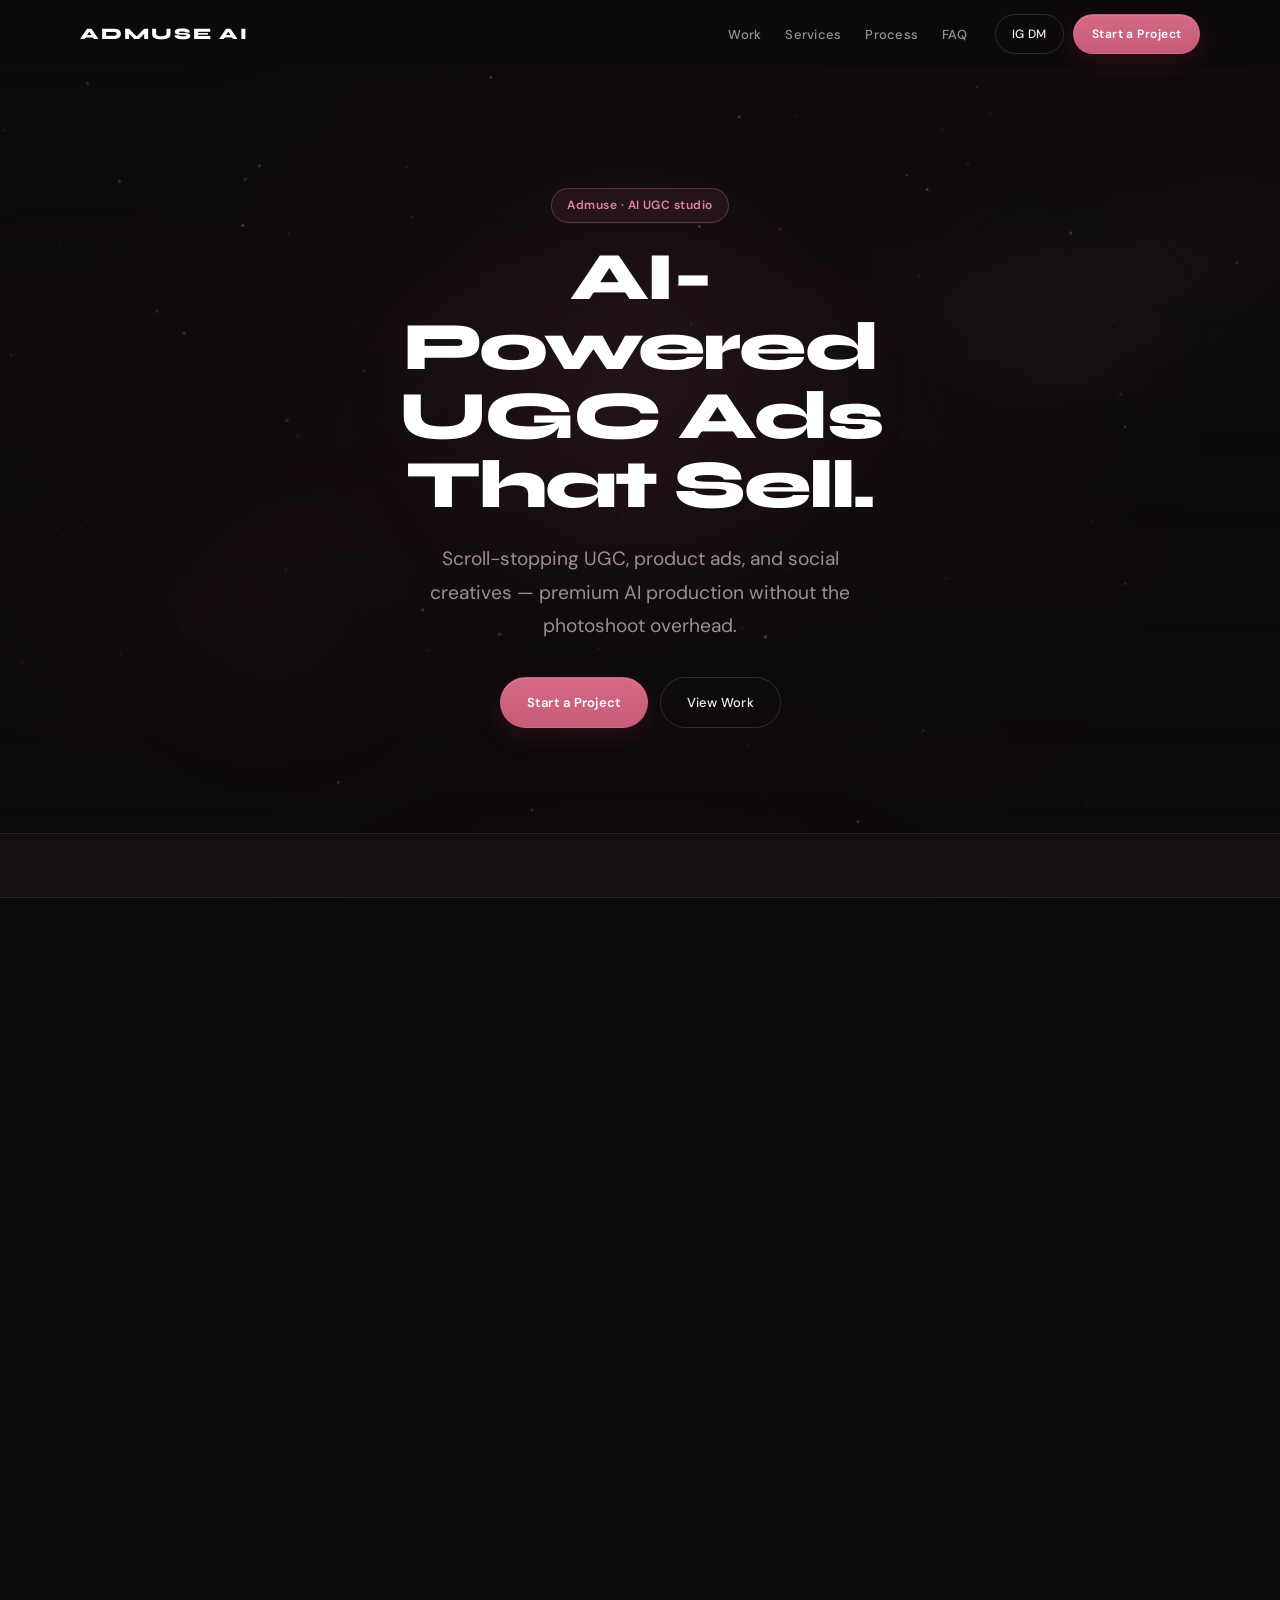
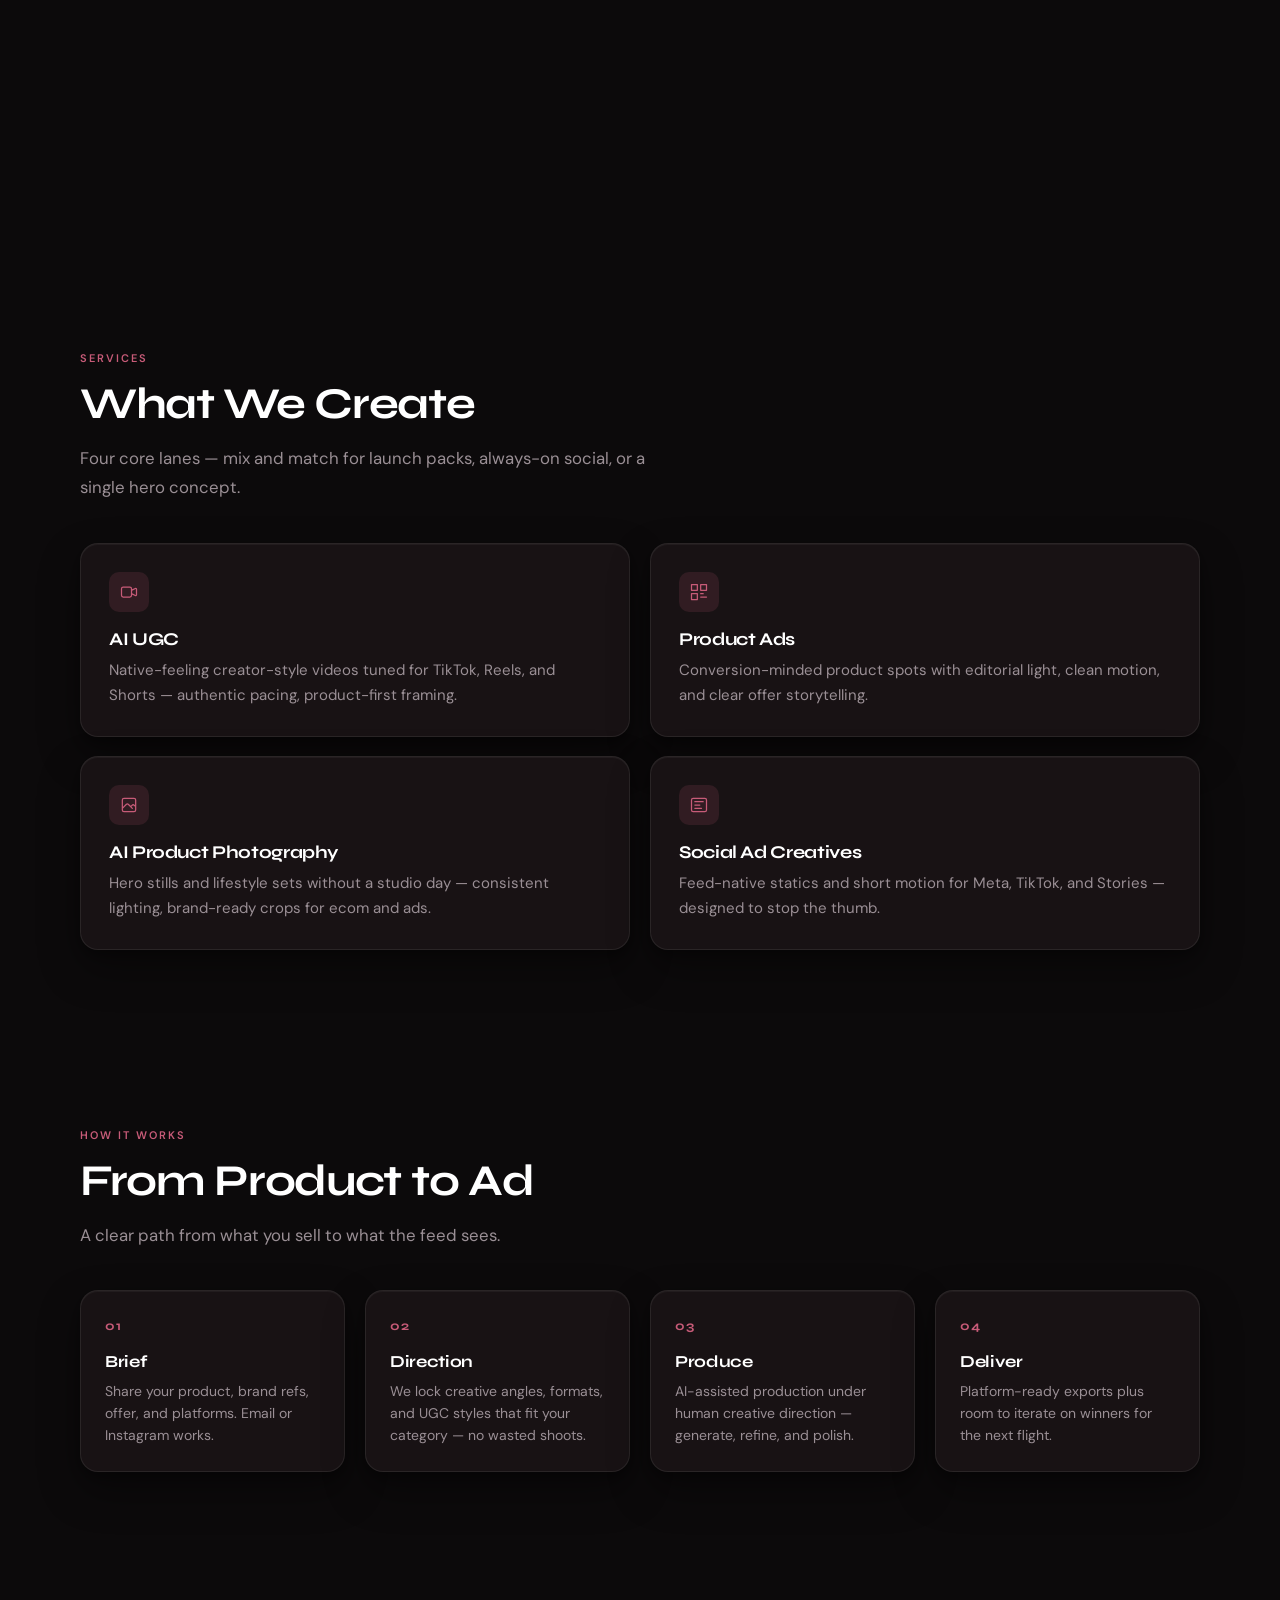
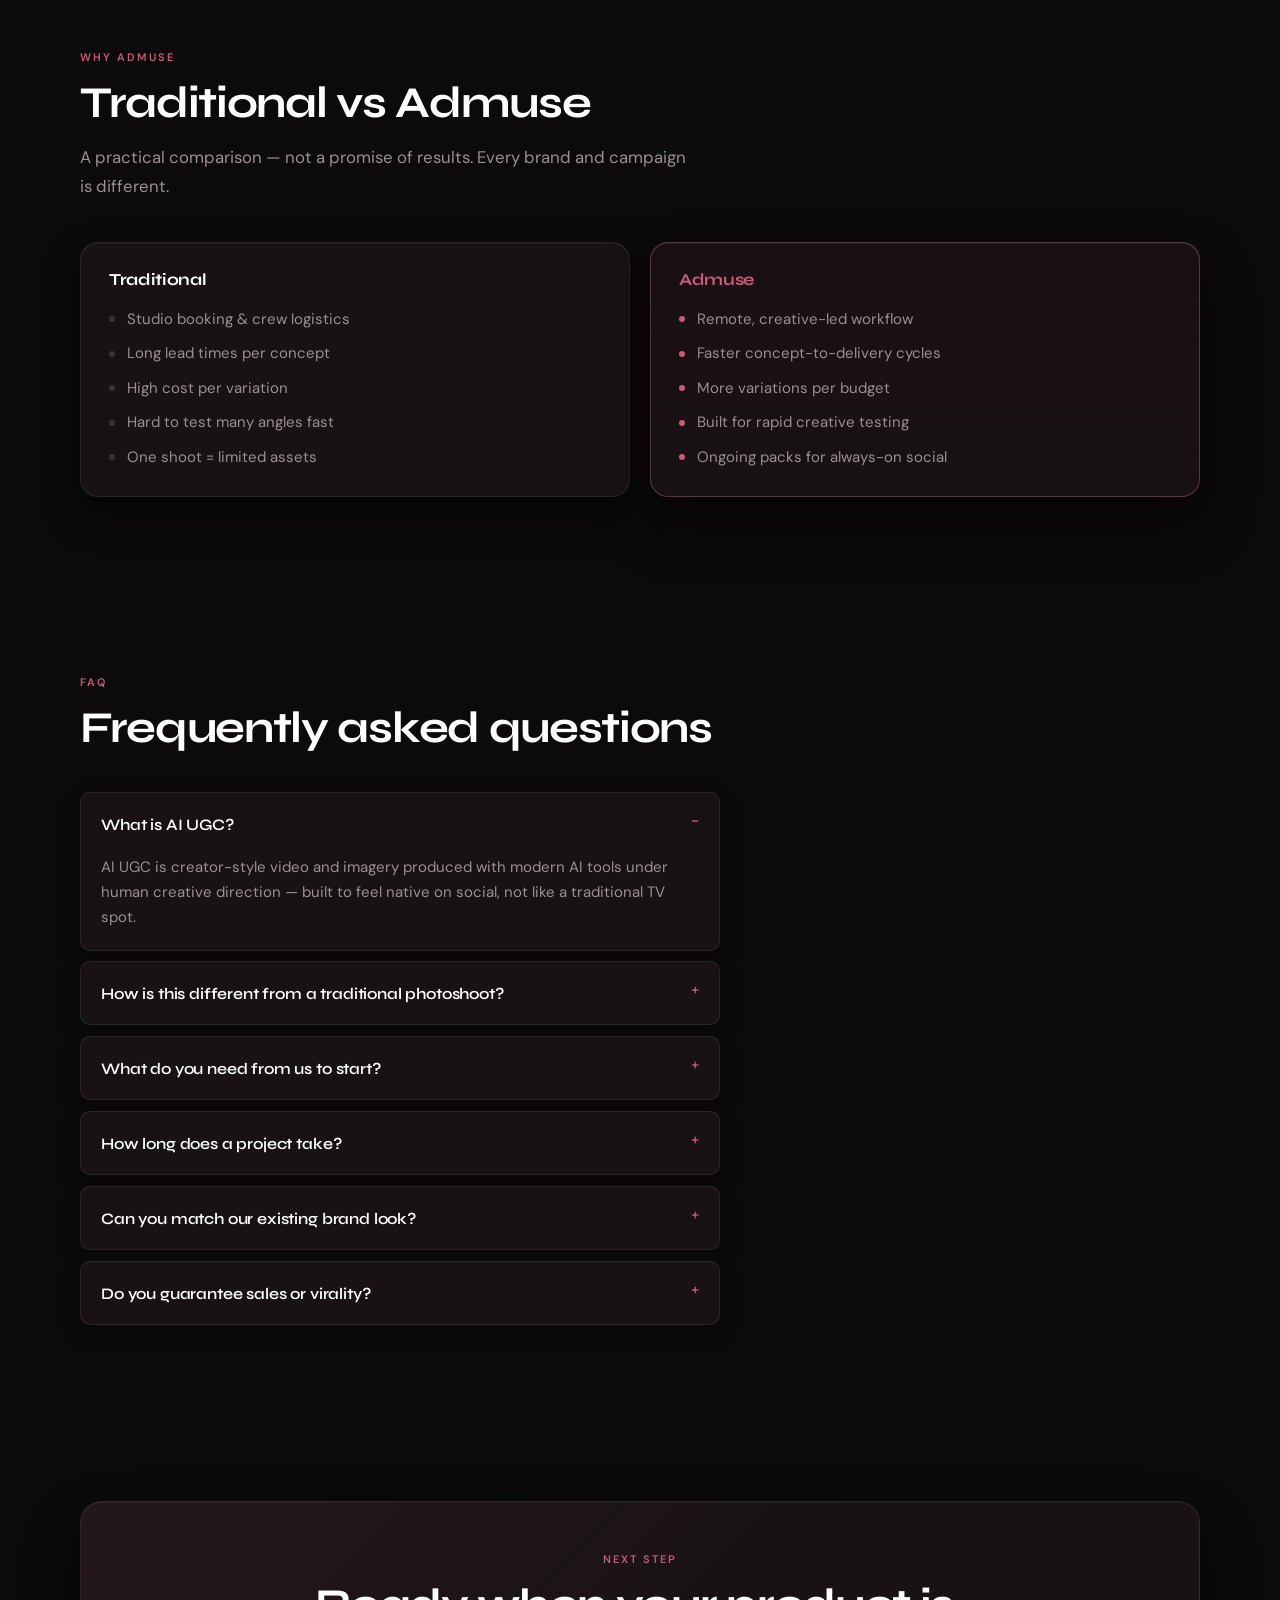
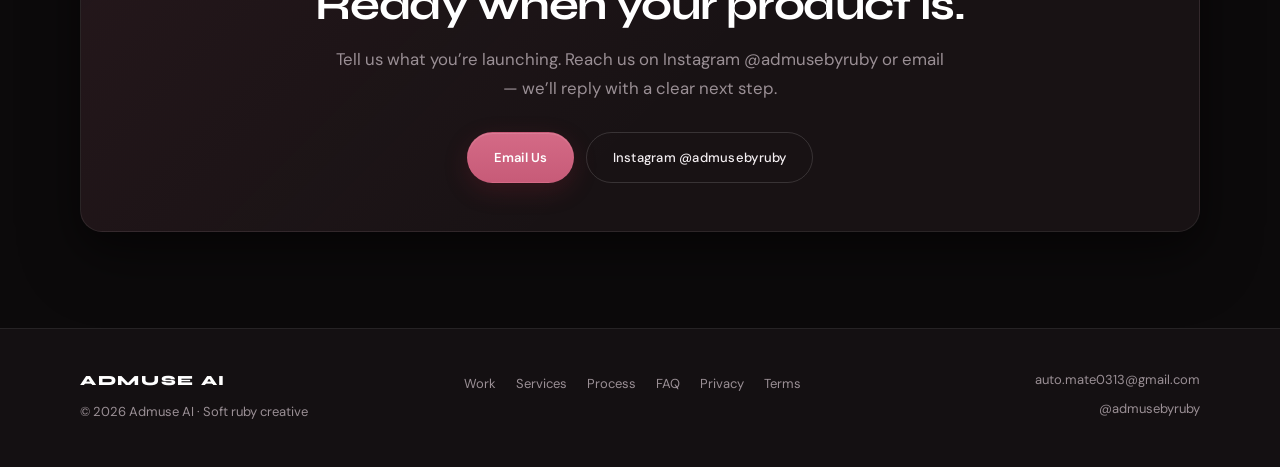
==== commit 9c6ee90c: "Add files via upload" ====
--- a/index.html
+++ b/index.html
@@ -55,41 +55,27 @@
     </header>
 
     <main id="main">
-      <!-- Hero — StyleHub-inspired layered board (text left + figure overlay) -->
-      <section class="hero section hero-board" id="home" aria-labelledby="hero-title">
-        <div class="hero-wallpaper" aria-hidden="true">
-          <canvas class="hero-particles" aria-hidden="true"></canvas>
-          <div class="hero-haze">
-            <span class="hero-haze-orb hero-haze-orb-a"></span>
-            <span class="hero-haze-orb hero-haze-orb-b"></span>
-            <span class="hero-haze-orb hero-haze-orb-c"></span>
-          </div>
+      <!-- Hero -->
+      <section class="hero section" id="home" aria-labelledby="hero-title">
+        <canvas class="hero-particles" aria-hidden="true"></canvas>
+        <div class="hero-haze" aria-hidden="true">
+          <span class="hero-haze-orb hero-haze-orb-a"></span>
+          <span class="hero-haze-orb hero-haze-orb-b"></span>
+          <span class="hero-haze-orb hero-haze-orb-c"></span>
         </div>
         <div class="shell hero-inner">
-          <div class="hero-board-panel">
-            <div class="hero-copy">
-              <p class="hero-badge" data-bind="hero.badge"></p>
-              <p class="eyebrow hero-eyebrow" data-bind="hero.eyebrow" hidden></p>
-              <h1 id="hero-title" class="hero-title" data-bind="hero.headline"></h1>
-              <p class="lede" data-bind="hero.subhead"></p>
-              <div class="hero-actions" data-bind="hero.actions"></div>
-            </div>
-            <figure class="hero-figure">
-              <img
-                src="images/hero-figure.webp"
-                alt="AI UGC look — standing full-body in pale yellow dress with olive bag"
-                width="495"
-                height="1345"
-                decoding="async"
-                fetchpriority="high"
-              />
-            </figure>
+          <div class="hero-copy">
+            <p class="hero-badge" data-bind="hero.badge"></p>
+            <p class="eyebrow hero-eyebrow" data-bind="hero.eyebrow" hidden></p>
+            <h1 id="hero-title" class="hero-title" data-bind="hero.headline"></h1>
+            <p class="lede" data-bind="hero.subhead"></p>
+            <div class="hero-actions" data-bind="hero.actions"></div>
           </div>
         </div>
       </section>
 
-      <!-- Soft sheet overlapping under hero -->
-      <section class="value-strip content-sheet" aria-label="Capabilities">
+      <!-- Value strip -->
+      <section class="value-strip" aria-label="Capabilities">
         <div class="shell value-strip-inner" data-bind="valueStrip"></div>
       </section>
 
--- a/styles.css
+++ b/styles.css
@@ -538,45 +538,16 @@
   }
 }
 
-/* ── Hero — StyleHub layered board (wallpaper + copy + figure) ── */
+/* ── Hero — typography + atmospheric light field (no device) ── */
 .hero {
   position: relative;
-  padding-top: clamp(5.25rem, 9vw, 6.5rem);
-  padding-bottom: clamp(2.75rem, 6vw, 4.5rem);
+  padding-top: clamp(4.5rem, 12vw, 7.5rem);
+  padding-bottom: clamp(4rem, 10vw, 6.5rem);
   overflow: hidden;
   isolation: isolate;
-  min-height: min(88vh, 820px);
+  min-height: min(78vh, 720px);
   display: flex;
-  align-items: stretch;
-  background: #0c0a0b;
-}
-
-.hero-board {
-  background: transparent;
-}
-
-/* Atmospheric wallpaper / architectural depth */
-.hero-wallpaper {
-  position: absolute;
-  inset: 0;
-  z-index: 0;
-  pointer-events: none;
-  overflow: hidden;
-  background:
-    radial-gradient(ellipse 70% 55% at 72% 38%, rgba(80, 72, 78, 0.35), transparent 62%),
-    radial-gradient(ellipse 55% 50% at 18% 48%, rgba(199, 91, 120, 0.1), transparent 58%),
-    radial-gradient(ellipse 40% 36% at 92% 18%, rgba(232, 237, 242, 0.05), transparent 55%),
-    linear-gradient(118deg, #0a0809 0%, #141012 42%, #1a1618 68%, #0e0c0d 100%);
-}
-
-.hero-wallpaper::after {
-  content: "";
-  position: absolute;
-  inset: 0;
-  background:
-    linear-gradient(90deg, rgba(8, 6, 7, 0.72) 0%, rgba(8, 6, 7, 0.45) 38%, rgba(8, 6, 7, 0.08) 62%, transparent 78%),
-    linear-gradient(180deg, rgba(12, 10, 11, 0.15) 0%, transparent 35%, rgba(12, 10, 11, 0.55) 100%);
-  z-index: 1;
+  align-items: center;
 }
 
 .hero-particles {
@@ -585,15 +556,15 @@
   width: 100%;
   height: 100%;
   pointer-events: none;
-  z-index: 2;
-  opacity: 0.45;
-}
-
-/* Soft ruby light field */
+  z-index: 0;
+  opacity: 0.9;
+}
+
+/* Soft ruby light field behind copy */
 .hero-haze {
   position: absolute;
   inset: 0;
-  z-index: 2;
+  z-index: 0;
   pointer-events: none;
   overflow: hidden;
 }
@@ -603,9 +574,10 @@
   position: absolute;
   inset: 0;
   background:
-    radial-gradient(ellipse 70% 55% at 28% 42%, rgba(199, 91, 120, 0.08), transparent 64%),
-    radial-gradient(ellipse 45% 40% at 12% 70%, rgba(199, 91, 120, 0.06), transparent 58%),
-    radial-gradient(ellipse 40% 35% at 92% 28%, rgba(232, 237, 242, 0.035), transparent 55%);
+    radial-gradient(ellipse 70% 55% at 50% 42%, rgba(199, 91, 120, 0.05), transparent 64%),
+    radial-gradient(ellipse 45% 40% at 18% 70%, rgba(199, 91, 120, 0.04), transparent 58%),
+    radial-gradient(ellipse 40% 35% at 88% 28%, rgba(232, 237, 242, 0.035), transparent 55%),
+    linear-gradient(180deg, rgba(12, 10, 11, 0) 0%, rgba(12, 10, 11, 0.35) 100%);
 }
 
 .hero-haze-orb {
@@ -620,9 +592,9 @@
   width: min(520px, 70vw);
   height: min(520px, 70vw);
   top: 8%;
-  left: 28%;
+  left: 50%;
   transform: translateX(-52%);
-  background: radial-gradient(circle, rgba(199, 91, 120, 0.12) 0%, transparent 70%);
+  background: radial-gradient(circle, rgba(199, 91, 120, 0.11) 0%, transparent 70%);
 }
 
 .hero-haze-orb-b {
@@ -630,7 +602,7 @@
   height: min(340px, 50vw);
   bottom: 6%;
   left: 8%;
-  background: radial-gradient(circle, rgba(224, 130, 180, 0.07) 0%, transparent 72%);
+  background: radial-gradient(circle, rgba(224, 130, 180, 0.06) 0%, transparent 72%);
 }
 
 .hero-haze-orb-c {
@@ -638,7 +610,7 @@
   height: min(280px, 42vw);
   top: 18%;
   right: 6%;
-  background: radial-gradient(circle, rgba(232, 237, 242, 0.05) 0%, transparent 70%);
+  background: radial-gradient(circle, rgba(232, 237, 242, 0.06) 0%, transparent 70%);
 }
 
 @media (prefers-reduced-motion: no-preference) {
@@ -670,68 +642,34 @@
 
 .hero-inner {
   position: relative;
-  z-index: 2;
+  z-index: 1;
   width: 100%;
-  display: flex;
-  align-items: stretch;
-}
-
-/* Single layered board — no image card / no carousel */
-.hero-board-panel {
-  position: relative;
-  display: grid;
-  grid-template-columns: minmax(0, 1fr) minmax(0, 0.95fr);
-  align-items: end;
-  width: 100%;
-  min-height: min(72vh, 640px);
-  padding: clamp(1.5rem, 3.5vw, 2.75rem) 0 clamp(0.5rem, 1.5vw, 1rem);
-  overflow: visible;
-  background: transparent;
-  border: 0;
-  border-radius: 0;
-  box-shadow: none;
+  display: block;
 }
 
 .hero-copy {
-  position: relative;
-  z-index: 3;
-  max-width: 34rem;
-  margin: 0;
-  padding: clamp(1.5rem, 4vw, 3.25rem) 0;
-  text-align: left;
-  align-self: center;
-}
-
-/* Soft veil so copy stays readable when figure overlaps */
-.hero-copy::before {
-  content: "";
-  position: absolute;
-  z-index: -1;
-  inset: -8% -12% -8% -18%;
-  background:
-    radial-gradient(ellipse 80% 70% at 30% 45%, rgba(10, 8, 9, 0.78) 0%, rgba(10, 8, 9, 0.42) 55%, transparent 78%),
-    linear-gradient(90deg, rgba(10, 8, 9, 0.65) 0%, rgba(10, 8, 9, 0.28) 70%, transparent 100%);
-  pointer-events: none;
-  filter: blur(2px);
+  max-width: 38rem;
+  margin: 0 auto;
+  text-align: center;
 }
 
 .hero-title {
-  font-size: clamp(2.35rem, 5.2vw, 3.85rem);
+  font-size: clamp(2.6rem, 6.2vw, 4.25rem);
   font-weight: 800;
   line-height: 1.02;
   letter-spacing: -0.035em;
-  margin-bottom: 1.15rem;
-  max-width: 12ch;
+  margin-bottom: 1.35rem;
+  max-width: none;
   color: #fff;
   text-wrap: balance;
 }
 
 .hero-copy .lede {
-  margin-left: 0;
-  margin-right: 0;
-  max-width: 38ch;
-  margin-bottom: 1.85rem;
-  font-size: clamp(1rem, 1.6vw, 1.125rem);
+  margin-left: auto;
+  margin-right: auto;
+  max-width: 36ch;
+  margin-bottom: 2.15rem;
+  font-size: clamp(1.05rem, 1.8vw, 1.2rem);
   color: var(--muted);
 }
 
@@ -744,48 +682,16 @@
   display: flex;
   flex-wrap: wrap;
   gap: 0.75rem;
-  justify-content: flex-start;
-}
-
-/* Figure cutout overlaid on wallpaper — can bleed left into copy */
-.hero-figure {
-  position: relative;
-  z-index: 2;
-  margin: 0;
-  justify-self: end;
-  align-self: end;
-  width: min(100%, 420px);
-  max-width: none;
-  height: min(68vh, 620px);
-  pointer-events: none;
-  /* slight left bleed into text column */
-  margin-right: -2%;
-  margin-left: -12%;
-  filter: drop-shadow(0 24px 48px rgba(0, 0, 0, 0.45));
-}
-
-.hero-figure img {
-  display: block;
-  width: 100%;
-  height: 100%;
-  object-fit: contain;
-  object-position: bottom right;
-  user-select: none;
-  -webkit-user-drag: none;
-}
-
-/* ── Value strip / soft white content sheet under hero ── */
-.value-strip,
-.content-sheet {
+  justify-content: center;
+}
+
+/* ── Value strip ── */
+.value-strip {
   position: relative;
   z-index: 10;
-  border-block: 1px solid rgba(199, 91, 120, 0.08);
-  background: #f7f1f3;
-  padding: 1.35rem 0 1.25rem;
-  margin-top: -2.25rem;
-  border-radius: 28px 28px 0 0;
-  box-shadow: 0 -24px 60px rgba(0, 0, 0, 0.28);
-  color: #2a2226;
+  border-block: 1px solid var(--border);
+  background: var(--bg-elevated);
+  padding: 1.1rem 0;
 }
 
 .value-strip-inner {
@@ -801,19 +707,14 @@
   font-weight: 600;
   letter-spacing: 0.14em;
   text-transform: uppercase;
-  color: #3a3035;
+  color: var(--text);
   padding: 0.25rem 0.65rem;
 }
 
 .value-sep {
   color: var(--accent);
-  opacity: 0.7;
+  opacity: 0.5;
   font-size: 0.75rem;
-}
-
-/* Work resumes dark below the light sheet bridge */
-.work.section {
-  border-top: 0;
 }
 
 /* ── Intro ── */
@@ -1434,44 +1335,13 @@
 /* ── Responsive ── */
 @media (max-width: 960px) {
   .hero {
-    min-height: min(78vh, 680px);
-    padding-top: 4.25rem;
-    padding-bottom: 2.5rem;
-  }
-
-  .hero-board-panel {
-    /* Keep StyleHub layered side-by-side; figure overlays right */
-    grid-template-columns: minmax(0, 1.1fr) minmax(0, 0.9fr);
-    gap: 0;
-    min-height: min(58vh, 520px);
-    padding: 1rem 0 0;
-    align-items: end;
-  }
-
-  .hero-copy {
-    max-width: none;
-    text-align: left;
-    z-index: 4;
-    padding: 1.25rem 0 1.5rem;
+    min-height: auto;
+    padding-top: 3.75rem;
+    padding-bottom: 3.5rem;
   }
 
   .hero-title {
-    font-size: clamp(2.05rem, 7vw, 3rem);
-    max-width: 11ch;
-  }
-
-  .hero-figure {
-    width: min(100%, 340px);
-    height: min(56vh, 480px);
-    margin-left: -22%;
-    margin-right: -4%;
-    justify-self: end;
-  }
-
-  .content-sheet,
-  .value-strip {
-    margin-top: -1.5rem;
-    border-radius: 22px 22px 0 0;
+    font-size: clamp(2.25rem, 8vw, 3.25rem);
   }
 
   .process-grid,
@@ -1796,11 +1666,11 @@
   display: inline-flex;
   align-items: center;
   gap: 0.5rem;
-  margin: 0 0 1.15rem;
+  margin: 0 auto 1.25rem;
   padding: 0.4rem 0.95rem;
   border-radius: 999px;
   border: 1px solid rgba(224, 130, 180, 0.28);
-  background: rgba(199, 91, 120, 0.12);
+  background: rgba(199, 91, 120, 0.1);
   color: var(--accent-soft);
   font-size: 0.75rem;
   font-weight: 600;
@@ -1843,41 +1713,6 @@
   }
 }
 
-
-@media (max-width: 720px) {
-  .hero {
-    min-height: min(72vh, 620px);
-  }
-
-  .hero-board-panel {
-    padding: 0.35rem 0 0;
-    min-height: min(52vh, 460px);
-  }
-
-  .hero-actions {
-    justify-content: flex-start;
-  }
-
-  .hero-figure {
-    width: min(100%, 260px);
-    height: min(50vh, 400px);
-    margin-left: -28%;
-    margin-right: -6%;
-  }
-
-  .hero-copy {
-    padding-bottom: 2rem;
-  }
-
-  .hero-copy::before {
-    inset: -6% -8% -6% -10%;
-  }
-
-  .hero-title {
-    font-size: clamp(1.9rem, 8.5vw, 2.6rem);
-  }
-}
-
 /* Soft ruby Stitch polish */
 
 .footer-brand { min-width: 0; }
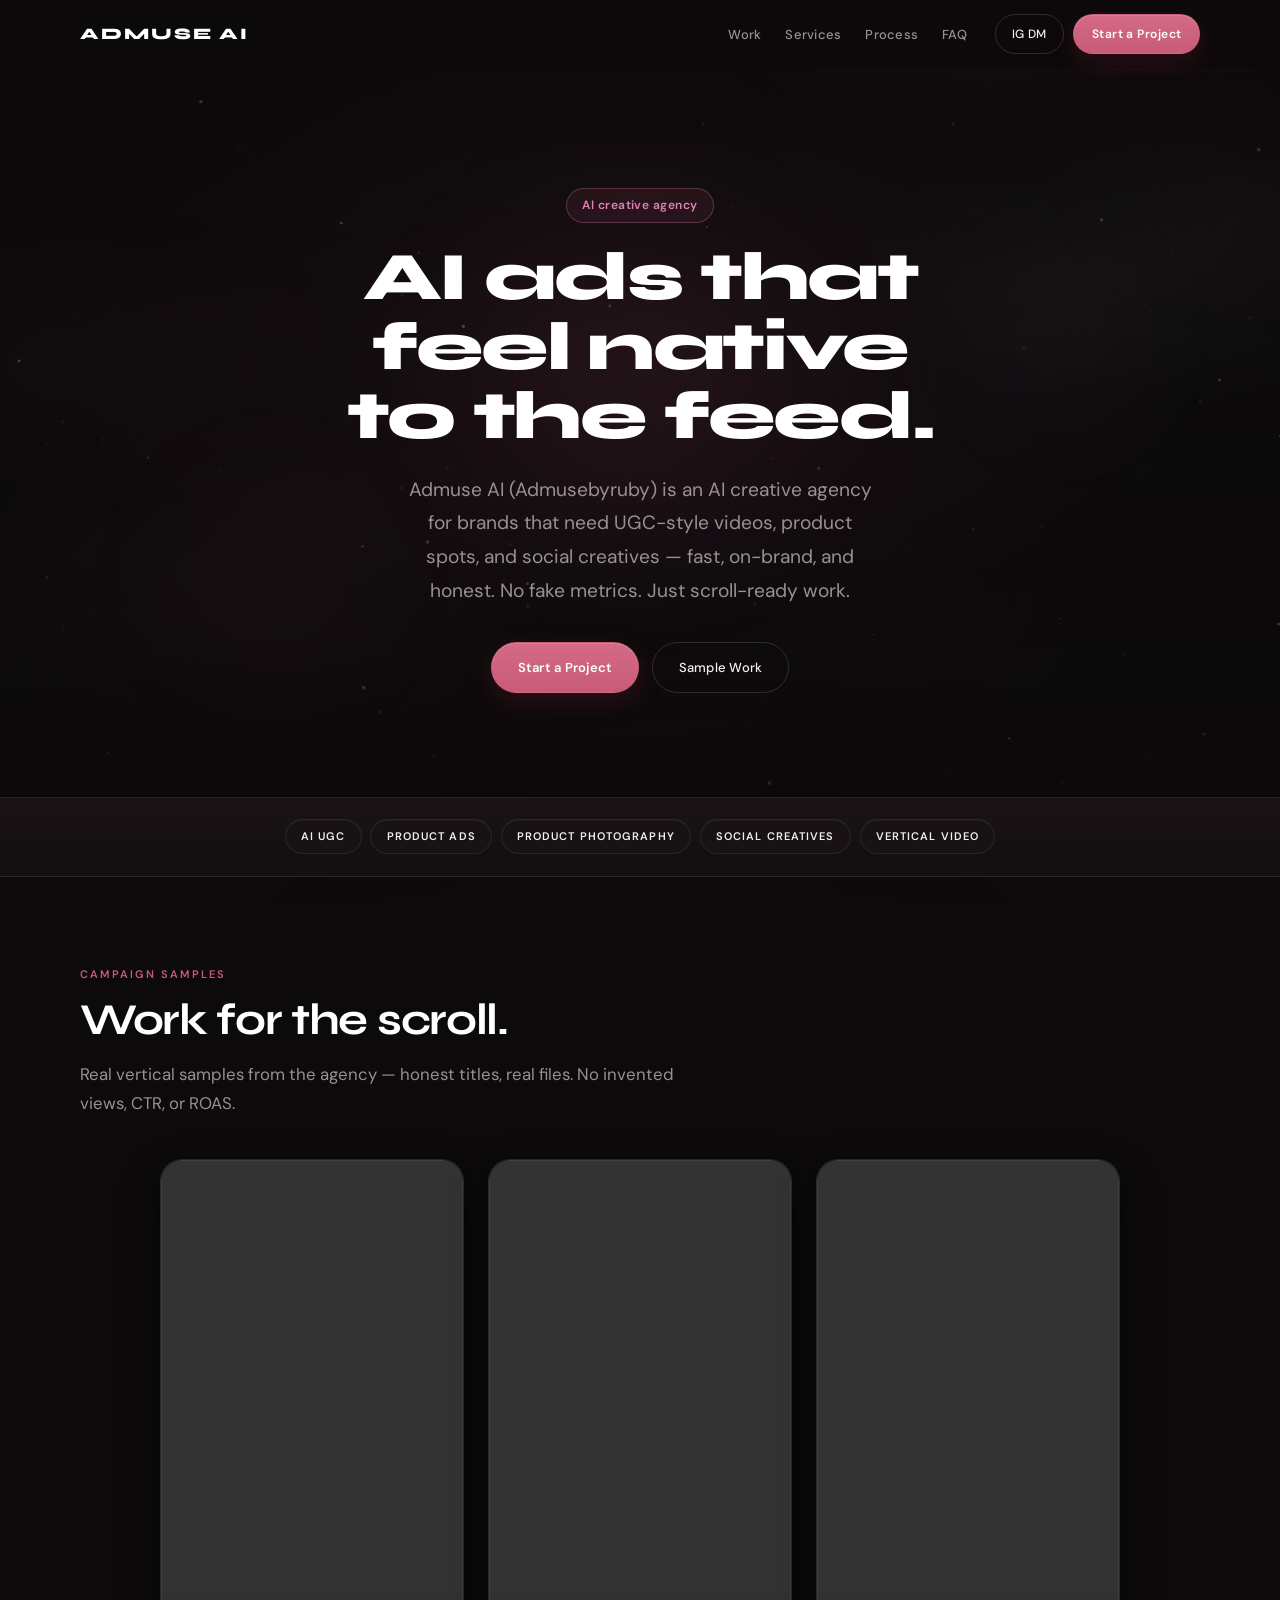
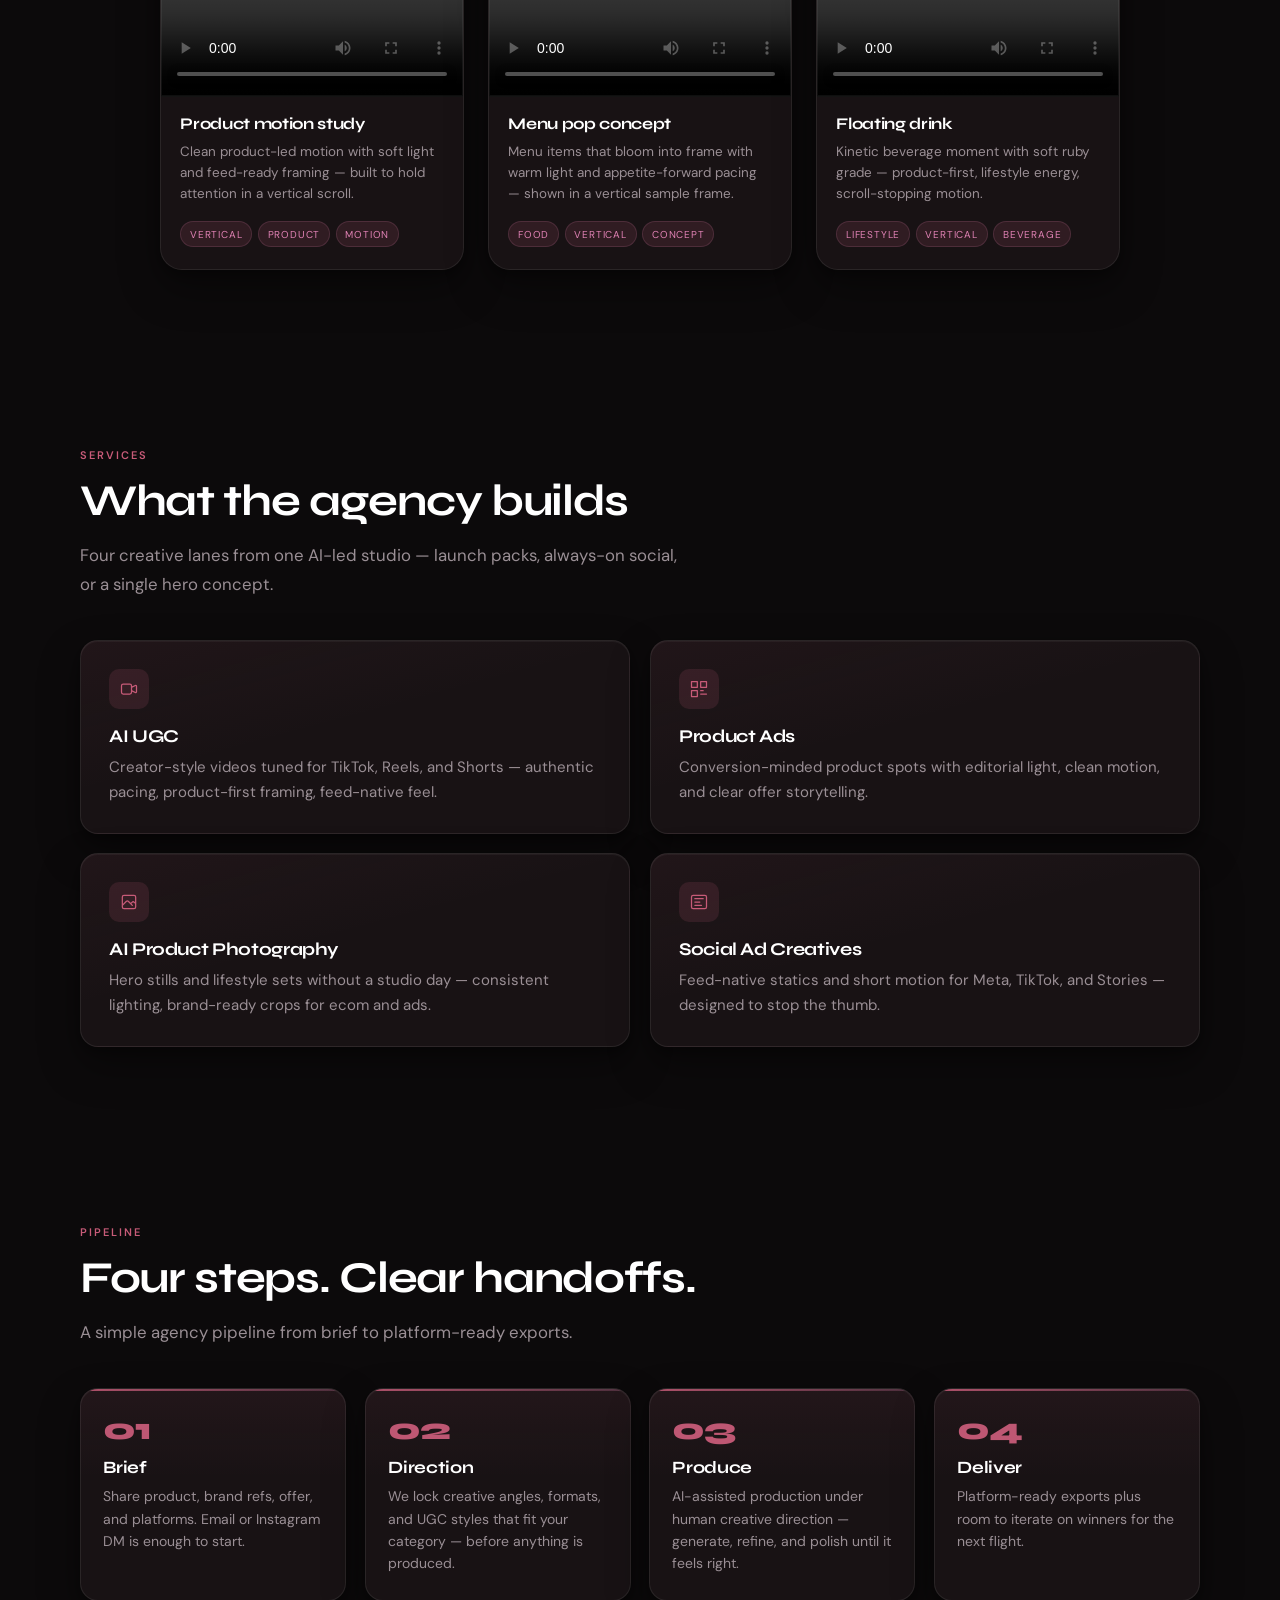
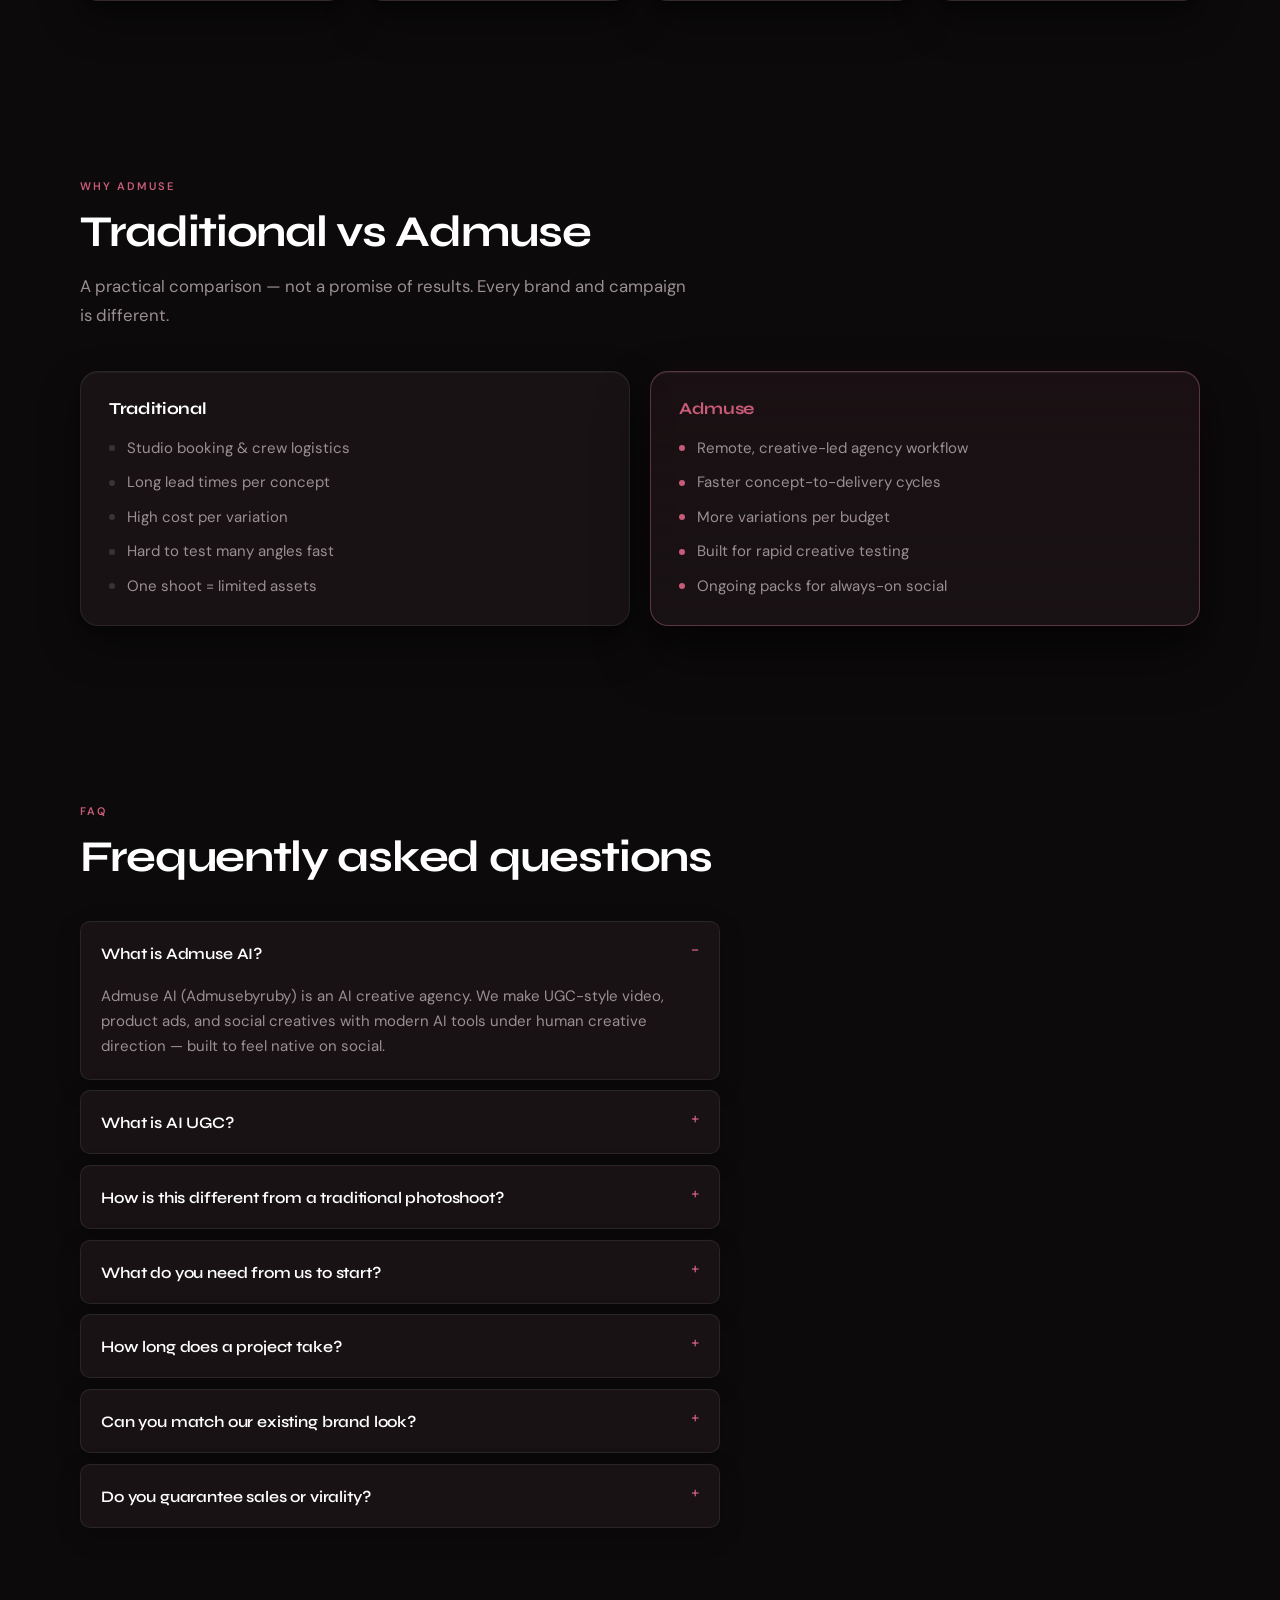
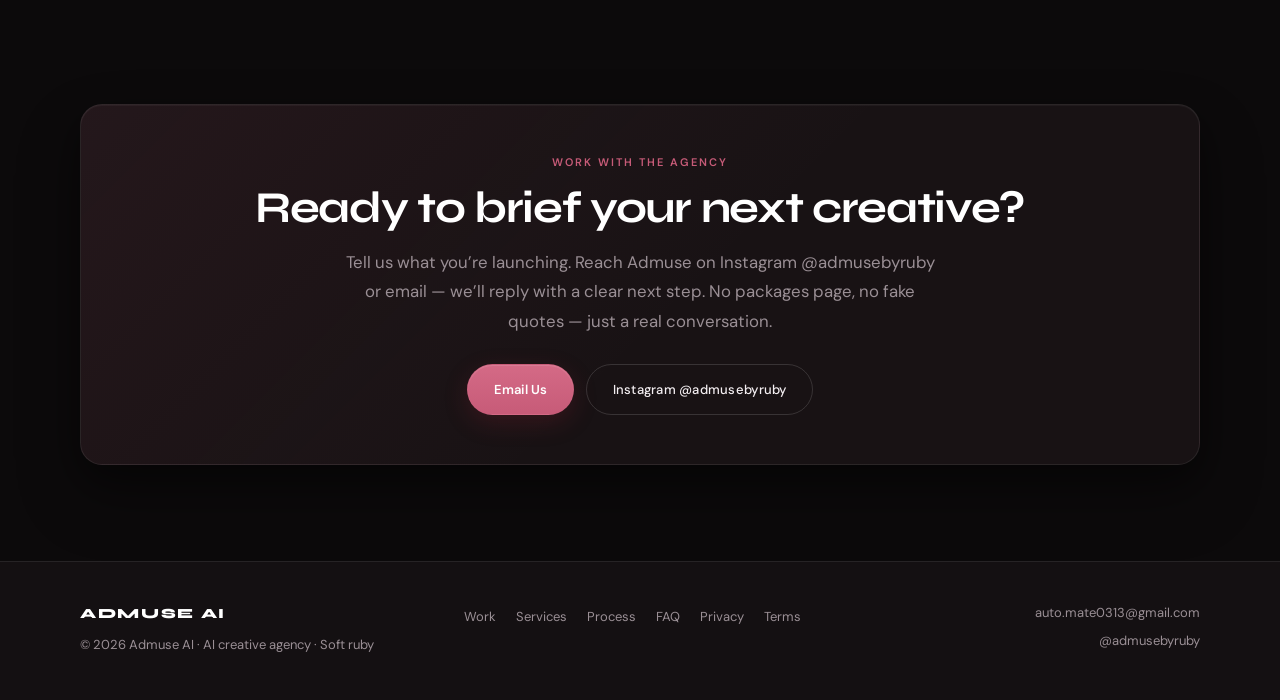
==== commit 64009fe0: "Add files via upload" ====
--- a/index.html
+++ b/index.html
@@ -5,15 +5,15 @@
     <meta name="viewport" content="width=device-width, initial-scale=1" />
     <meta name="theme-color" content="#0c0a0b" />
     <meta name="color-scheme" content="dark" />
-    <title>Admuse AI — AI UGC & Product Ads for Modern Brands</title>
+    <title>Admuse AI — AI Creative Agency for UGC & Product Ads</title>
     <meta
       name="description"
-      content="Create scroll-stopping UGC videos, product ads, and social creatives with Admuse AI — premium AI-powered production without expensive photoshoots."
+      content="Admuse AI is an AI creative agency making scroll-stopping UGC videos, product ads, and social creatives — without expensive photoshoots or invented performance claims."
     />
-    <meta property="og:title" content="Admuse AI — AI UGC & Product Ads for Modern Brands" />
+    <meta property="og:title" content="Admuse AI — AI Creative Agency for UGC & Product Ads" />
     <meta
       property="og:description"
-      content="Create scroll-stopping UGC videos, product ads, and social creatives without expensive photoshoots."
+      content="AI creative agency for UGC videos, product ads, and social creatives — honest samples, no fake metrics."
     />
     <meta property="og:type" content="website" />
     <link rel="preconnect" href="https://fonts.googleapis.com" />
@@ -75,7 +75,7 @@
       </section>
 
       <!-- Value strip -->
-      <section class="value-strip" aria-label="Capabilities">
+      <section class="value-strip" aria-label="What we do">
         <div class="shell value-strip-inner" data-bind="valueStrip"></div>
       </section>
 
--- a/styles.css
+++ b/styles.css
@@ -685,13 +685,15 @@
   justify-content: center;
 }
 
-/* ── Value strip ── */
+/* ── Value strip (capability chips) ── */
 .value-strip {
   position: relative;
   z-index: 10;
   border-block: 1px solid var(--border);
-  background: var(--bg-elevated);
-  padding: 1.1rem 0;
+  background:
+    linear-gradient(180deg, rgba(199, 91, 120, 0.04), transparent 70%),
+    var(--bg-elevated);
+  padding: 1.35rem 0;
 }
 
 .value-strip-inner {
@@ -699,7 +701,7 @@
   flex-wrap: wrap;
   align-items: center;
   justify-content: center;
-  gap: 0.65rem 0.35rem;
+  gap: 0.55rem;
 }
 
 .value-item {
@@ -717,6 +719,33 @@
   font-size: 0.75rem;
 }
 
+.value-chip {
+  display: inline-flex;
+  align-items: center;
+  padding: 0.45rem 0.95rem;
+  border-radius: 999px;
+  border: 1px solid var(--border);
+  background: var(--bg-card);
+  color: var(--text);
+  font-size: 0.6875rem;
+  font-weight: 600;
+  letter-spacing: 0.1em;
+  text-transform: uppercase;
+  box-shadow: 0 1px 0 rgba(255, 255, 255, 0.04) inset;
+  transition: border-color 0.2s ease, color 0.2s ease, background 0.2s ease,
+    box-shadow 0.2s ease, transform 0.2s var(--pop-ease);
+}
+
+@media (hover: hover) and (pointer: fine) {
+  .value-chip:hover {
+    border-color: var(--accent-ring);
+    color: var(--accent-soft);
+    background: rgba(199, 91, 120, 0.08);
+    box-shadow: 0 0 20px rgba(199, 91, 120, 0.08);
+    transform: translateY(-2px);
+  }
+}
+
 /* ── Intro ── */
 .intro-inner {
   max-width: 40rem;
@@ -735,7 +764,9 @@
 
 .service-card {
   padding: 1.75rem;
-  background: var(--bg-card);
+  background:
+    linear-gradient(165deg, rgba(199, 91, 120, 0.05), transparent 45%),
+    var(--bg-card);
   border: 1px solid var(--border);
   border-radius: var(--radius);
   box-shadow: var(--shadow-card);
@@ -768,20 +799,24 @@
   line-height: 1.65;
 }
 
-/* ── Work ── */
+/* ── Work: Manus-like vertical campaign sample grid ── */
 .project-grid {
   display: grid;
-  grid-template-columns: repeat(3, 1fr);
-  gap: 1.35rem;
-}
-
-.project-card {
+  grid-template-columns: repeat(3, minmax(0, 1fr));
+  gap: 1.5rem;
+  align-items: stretch;
+  max-width: 960px;
+  margin-inline: auto;
+}
+
+.project-card,
+.project-card--sample {
   display: flex;
   flex-direction: column;
   margin: 0;
   background: var(--bg-card);
   border: 1px solid var(--border);
-  border-radius: var(--radius);
+  border-radius: 22px;
   overflow: hidden;
   box-shadow: var(--shadow-card);
 }
@@ -789,13 +824,25 @@
 .project-media {
   position: relative;
   width: 100%;
-  background: #120e10;
+  aspect-ratio: 9 / 16;
+  background: #0a0809;
   border-bottom: 1px solid var(--border);
   overflow: hidden;
+  isolation: isolate;
 }
 
 .project-media.has-video {
   background: #000;
+}
+
+.project-media::after {
+  content: "";
+  position: absolute;
+  inset: 0;
+  pointer-events: none;
+  border-radius: inherit;
+  box-shadow: inset 0 0 0 1px rgba(255, 255, 255, 0.06);
+  z-index: 2;
 }
 
 .project-media-inner {
@@ -827,26 +874,41 @@
 }
 
 .project-video {
+  display: block;
   width: 100%;
   height: 100%;
   object-fit: cover;
+  object-position: center;
   background: #000;
+  transition: transform 0.45s var(--pop-ease);
+}
+
+@media (hover: hover) and (pointer: fine) and (prefers-reduced-motion: no-preference) {
+  .project-card--sample:hover .project-video {
+    transform: scale(1.03);
+  }
 }
 
 .project-body {
-  padding: 1.25rem 1.35rem 1.4rem;
+  display: flex;
+  flex-direction: column;
+  flex: 1;
+  padding: 1.15rem 1.2rem 1.35rem;
+  gap: 0.15rem;
 }
 
 .project-body h3 {
-  font-size: 1.05rem;
-  margin-bottom: 0.35rem;
+  font-size: 1.02rem;
+  margin-bottom: 0.4rem;
+  letter-spacing: -0.02em;
 }
 
 .project-body > p {
   margin: 0;
-  font-size: 0.875rem;
+  font-size: 0.84rem;
   color: var(--muted);
-  line-height: 1.6;
+  line-height: 1.55;
+  flex: 1;
 }
 
 .project-tags {
@@ -854,17 +916,18 @@
   flex-wrap: wrap;
   gap: 0.35rem;
   list-style: none;
-  margin: 0.85rem 0 0;
+  margin: 0.9rem 0 0;
   padding: 0;
 }
 
 .project-tags li {
-  padding: 0.2rem 0.55rem;
+  padding: 0.22rem 0.55rem;
   font-size: 0.625rem;
   letter-spacing: 0.08em;
   text-transform: uppercase;
-  color: var(--accent);
+  color: var(--accent-soft);
   background: var(--accent-dim);
+  border: 1px solid rgba(224, 130, 180, 0.16);
   border-radius: 999px;
 }
 
@@ -881,12 +944,12 @@
   text-decoration: underline;
 }
 
-/* ── Process / How ── */
+/* ── Process / How — pipeline cards ── */
 .process-grid,
 .how-grid {
   display: grid;
   grid-template-columns: repeat(4, 1fr);
-  gap: 1.25rem;
+  gap: 1.15rem;
   list-style: none;
   margin: 0;
   padding: 0;
@@ -895,27 +958,45 @@
 
 .process-step,
 .how-step {
-  padding: 1.5rem;
-  background: var(--bg-card);
+  position: relative;
+  padding: 1.55rem 1.4rem 1.6rem;
+  background:
+    linear-gradient(180deg, rgba(199, 91, 120, 0.06), transparent 42%),
+    var(--bg-card);
   border: 1px solid var(--border);
   border-radius: var(--radius);
   box-shadow: var(--shadow-card);
+  overflow: hidden;
+}
+
+.process-step::before,
+.how-step::before {
+  content: "";
+  position: absolute;
+  top: 0;
+  left: 0;
+  right: 0;
+  height: 2px;
+  background: linear-gradient(90deg, var(--accent), rgba(224, 130, 180, 0.25));
+  opacity: 0.85;
 }
 
 .step-num {
   display: block;
-  margin-bottom: 1rem;
+  margin-bottom: 0.85rem;
   font-family: var(--font-display);
-  font-size: 0.8125rem;
-  font-weight: 700;
-  letter-spacing: 0.08em;
+  font-size: clamp(1.65rem, 2.4vw, 2rem);
+  font-weight: 800;
+  letter-spacing: -0.04em;
+  line-height: 1;
   color: var(--accent);
+  opacity: 0.95;
 }
 
 .process-step h3,
 .how-step h3 {
   margin-bottom: 0.5rem;
-  font-size: 1.05rem;
+  font-size: 1.08rem;
 }
 
 .process-step p,
@@ -1415,7 +1496,6 @@
   }
 
   .service-grid,
-  .project-grid,
   .compare-grid,
   .process-grid,
   .how-grid,
@@ -1425,6 +1505,8 @@
     grid-template-columns: 1fr;
   }
 
+  /* project-grid keeps 2-col / single-card rules in the Manus overrides below */
+
   .footer-inner {
     grid-template-columns: 1fr;
     gap: 1.5rem;
@@ -1435,7 +1517,7 @@
   }
 
   .value-strip-inner {
-    justify-content: flex-start;
+    justify-content: center;
   }
 }
 
@@ -1693,23 +1775,27 @@
   letter-spacing: 0.03em !important;
 }
 
-/* Work: keep vertical videos readable in 3-col */
-@media (min-width: 900px) {
-  .project-grid .project-card:nth-child(1) .project-media,
-  .project-grid .project-card:nth-child(3) .project-media {
-    max-height: 420px;
-  }
-}
-
+/* Work grid: even vertical sample cards at all breakpoints */
 @media (max-width: 900px) {
   .project-grid {
+    grid-template-columns: repeat(3, minmax(0, 1fr));
+    gap: 1rem;
+    max-width: 100%;
+  }
+}
+
+@media (max-width: 720px) {
+  .project-grid {
     grid-template-columns: 1fr 1fr;
-  }
-}
-
-@media (max-width: 640px) {
+    max-width: 34rem;
+  }
+}
+
+@media (max-width: 520px) {
   .project-grid {
-    grid-template-columns: 1fr;
+    grid-template-columns: minmax(0, 18rem);
+    justify-content: center;
+    max-width: 20rem;
   }
 }
 
